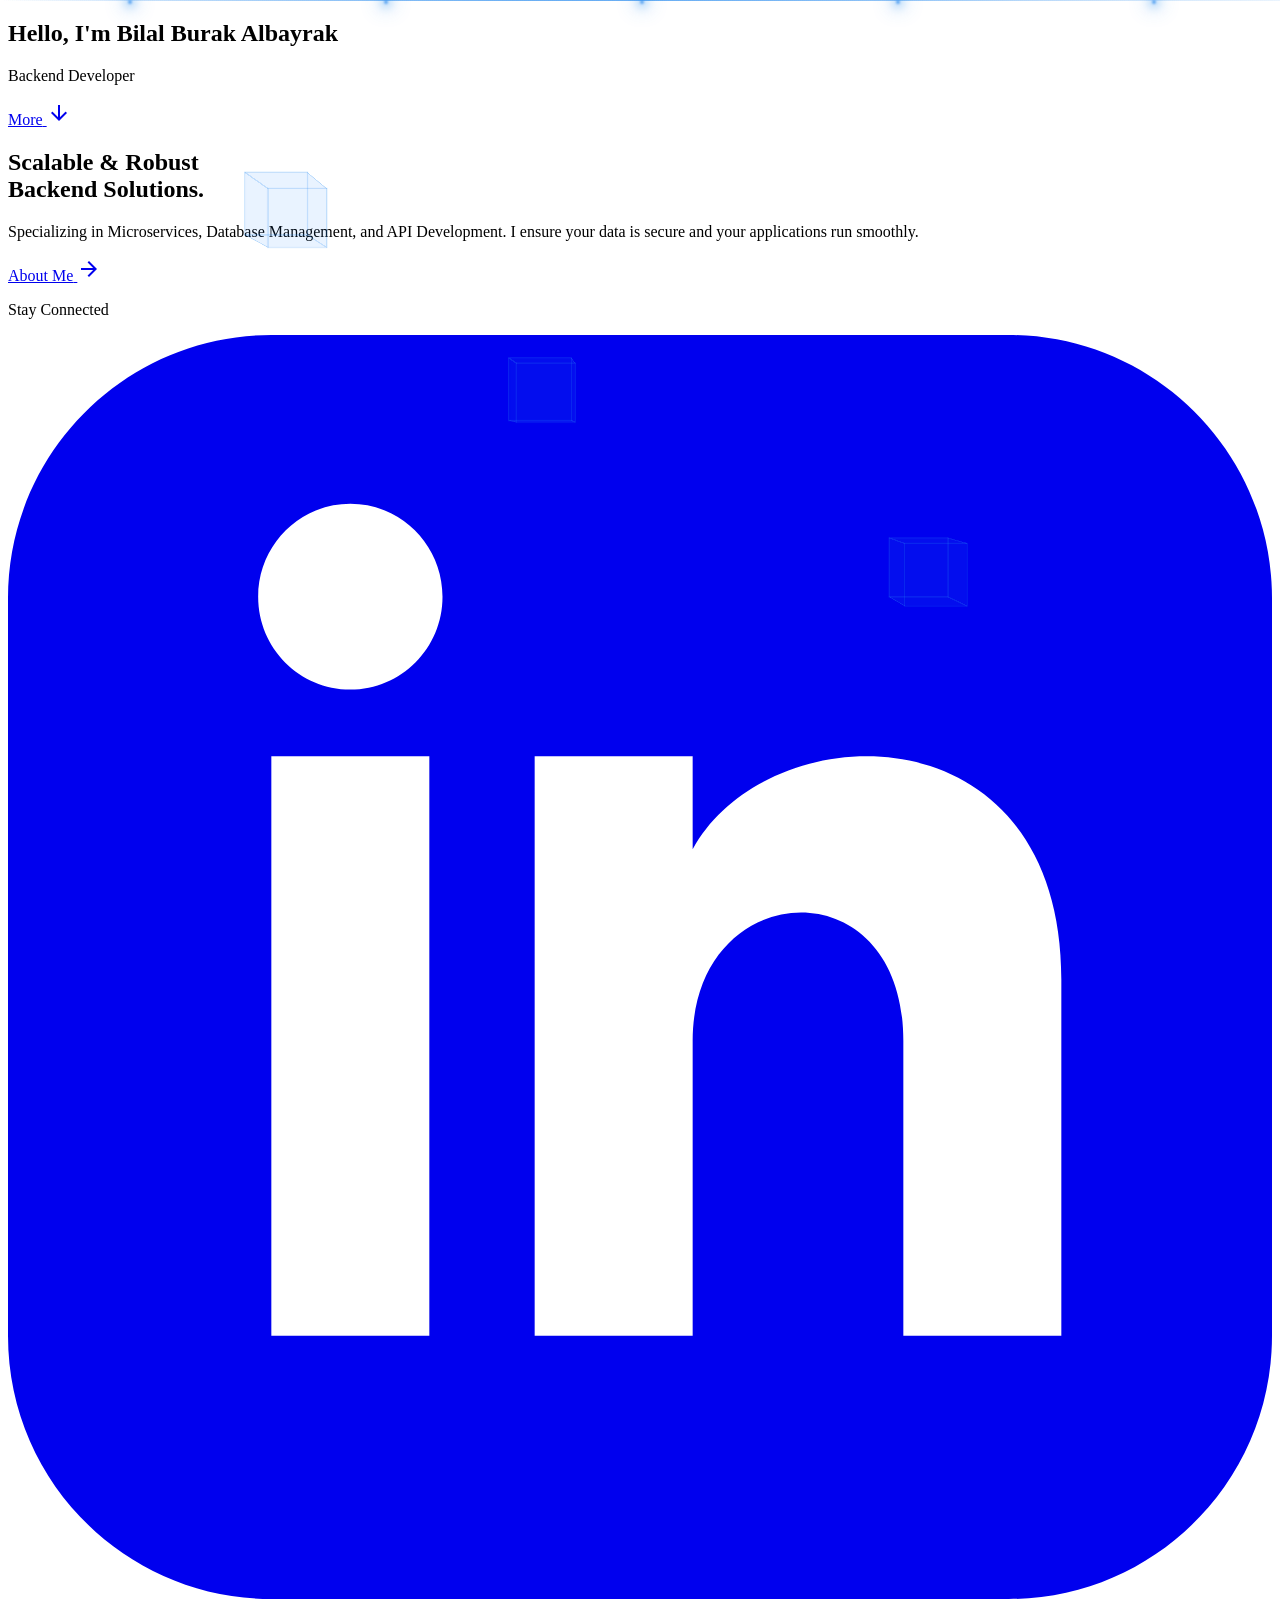
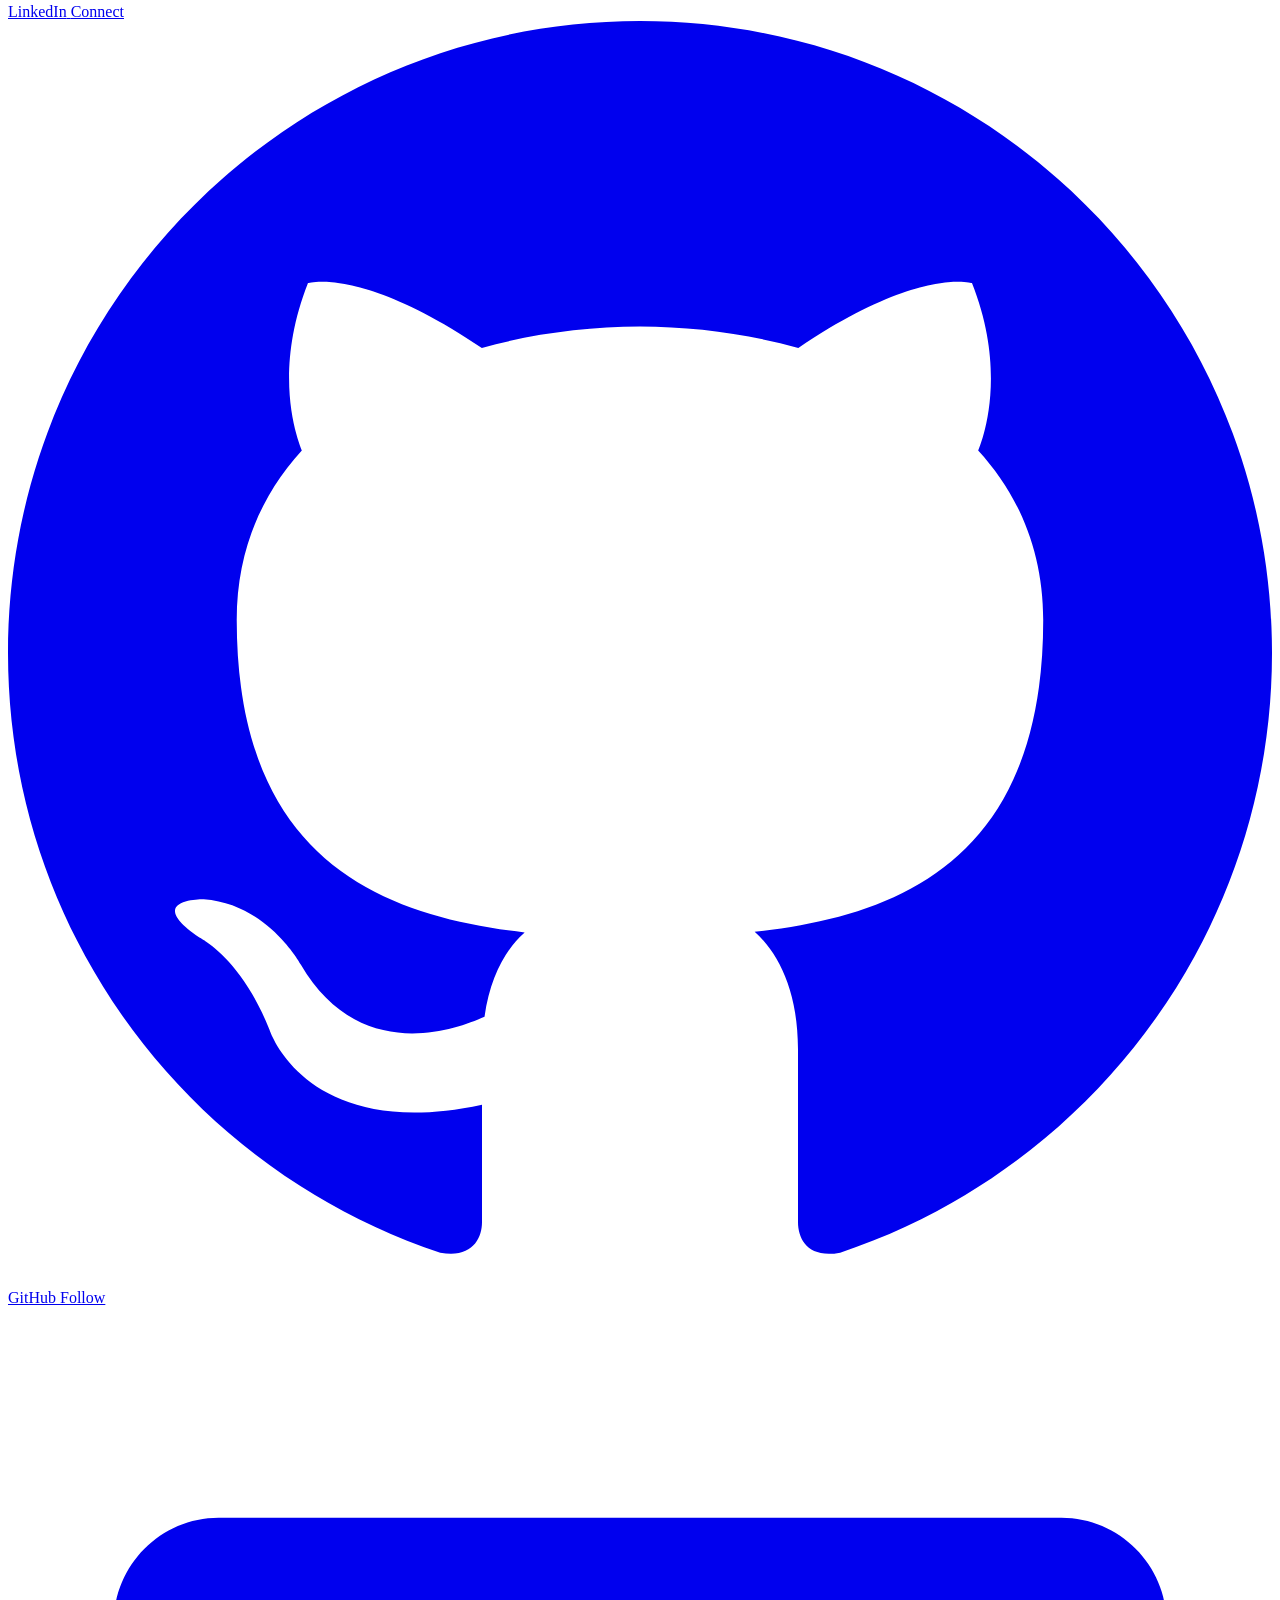
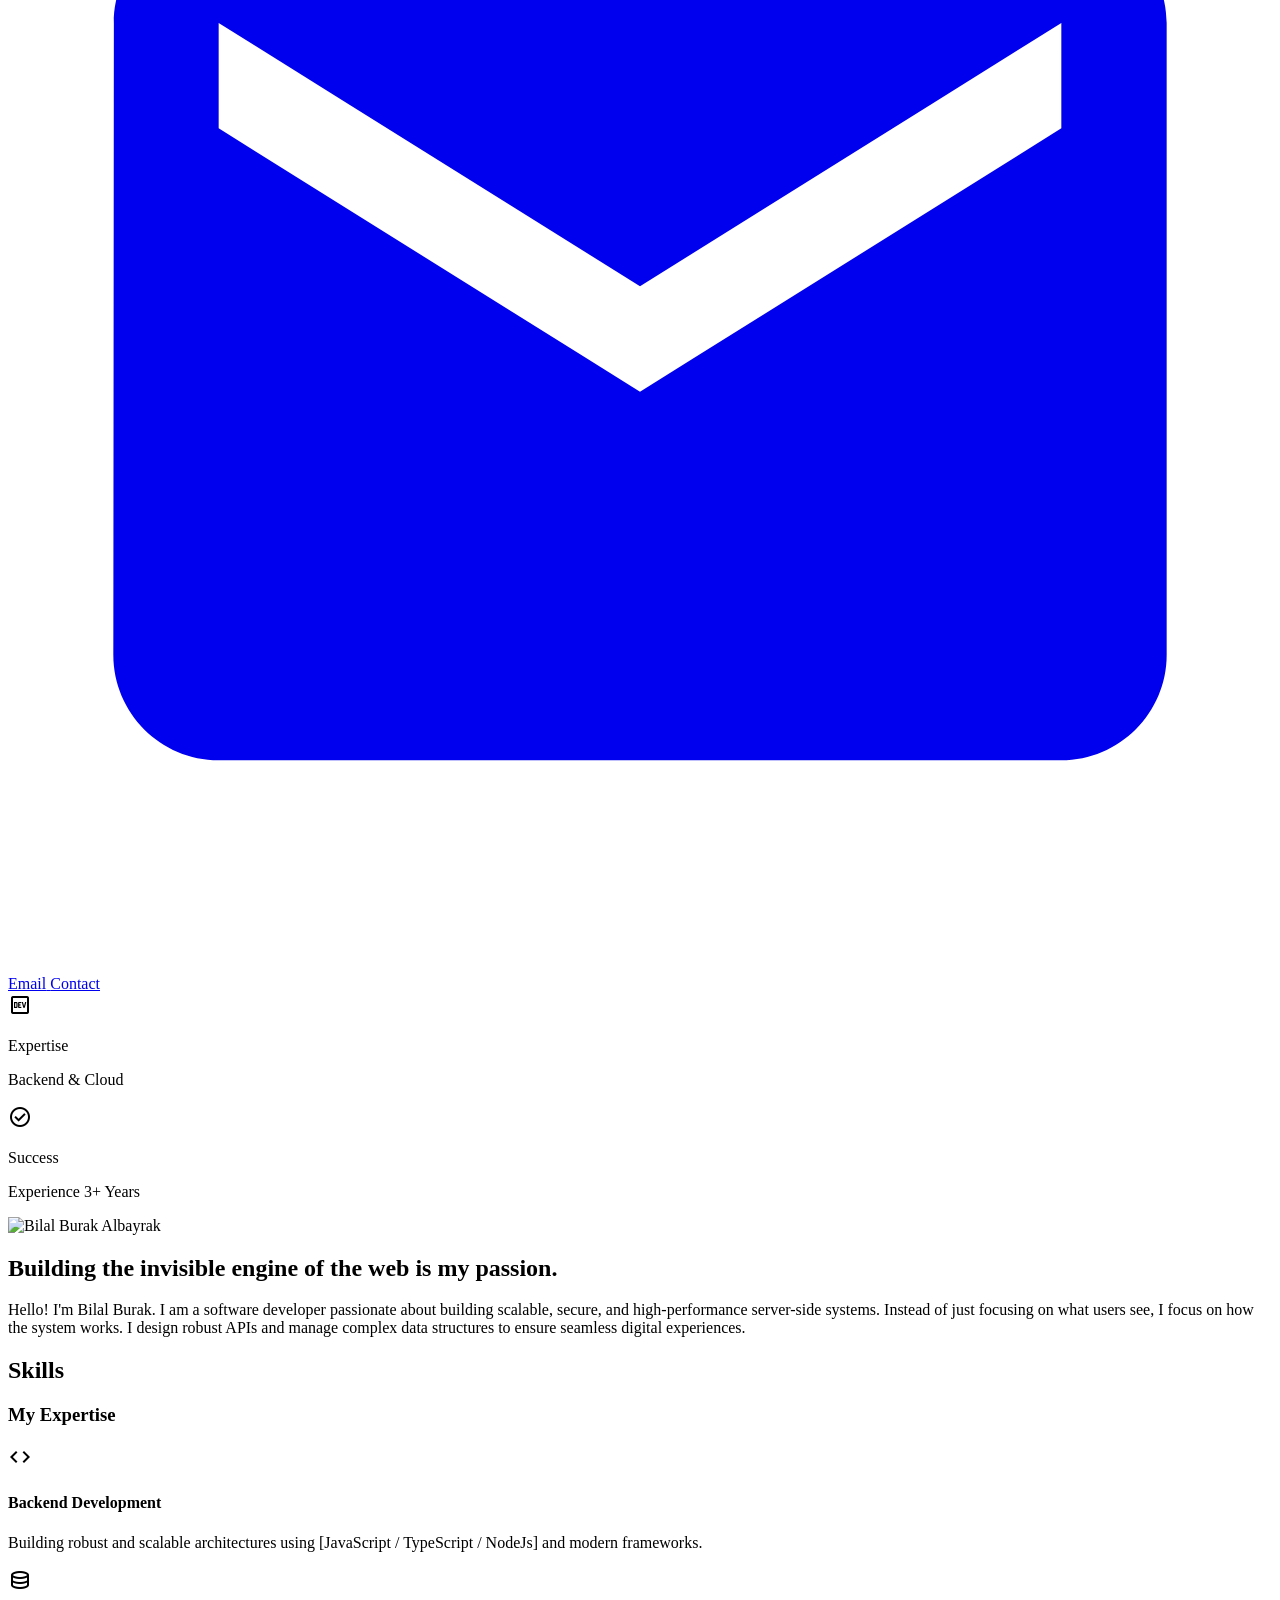
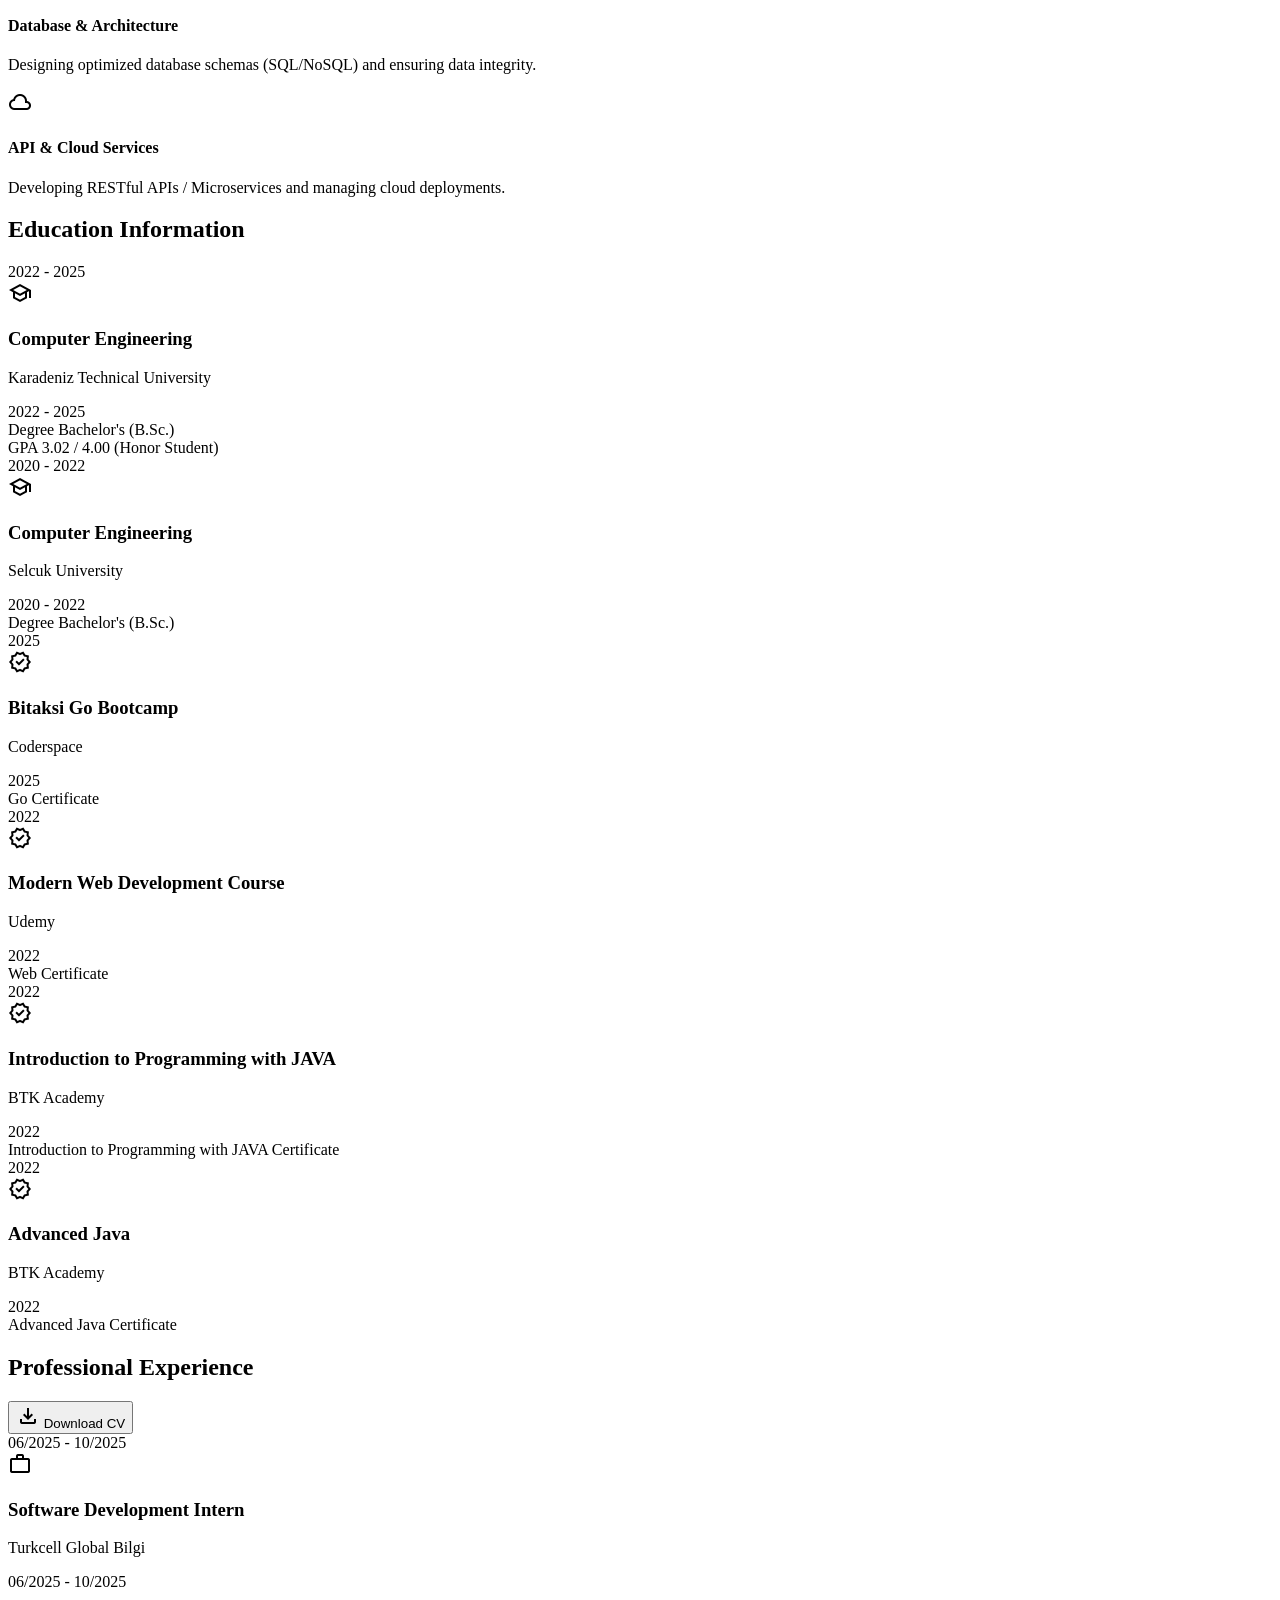
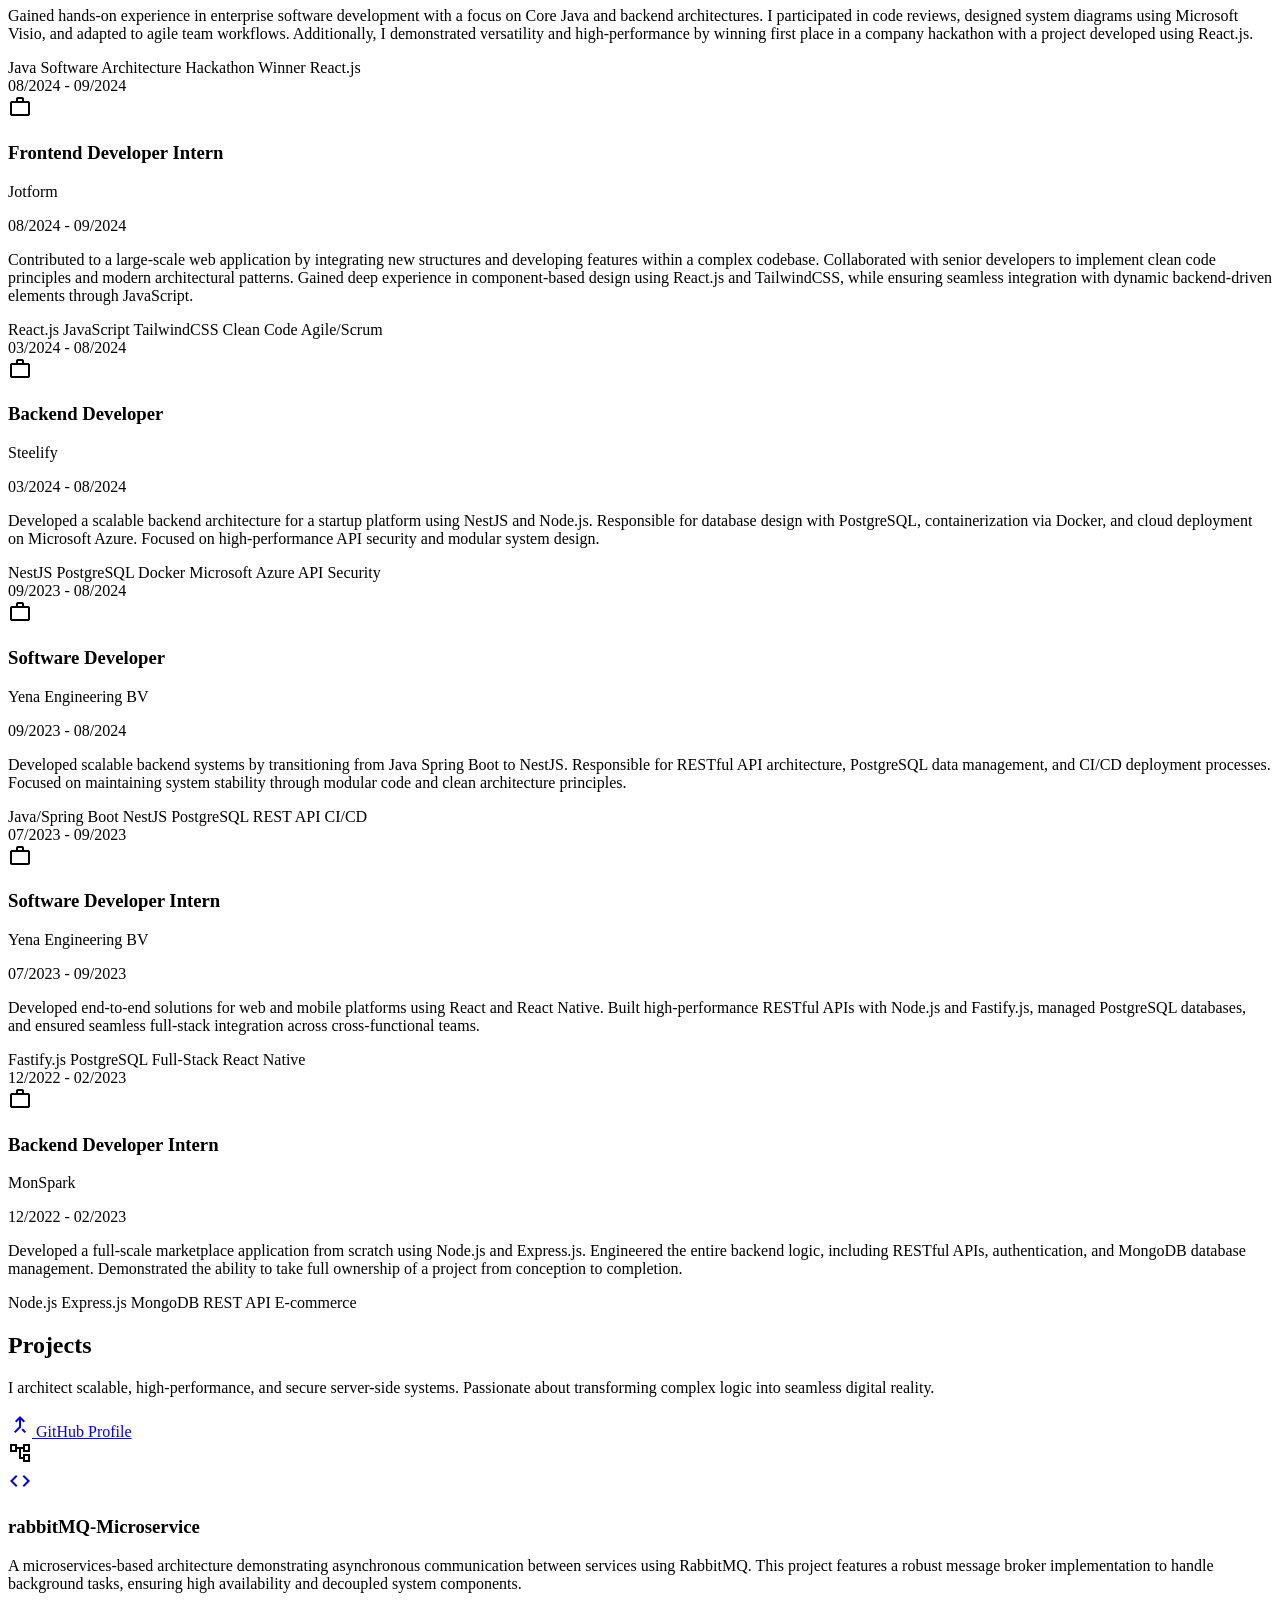
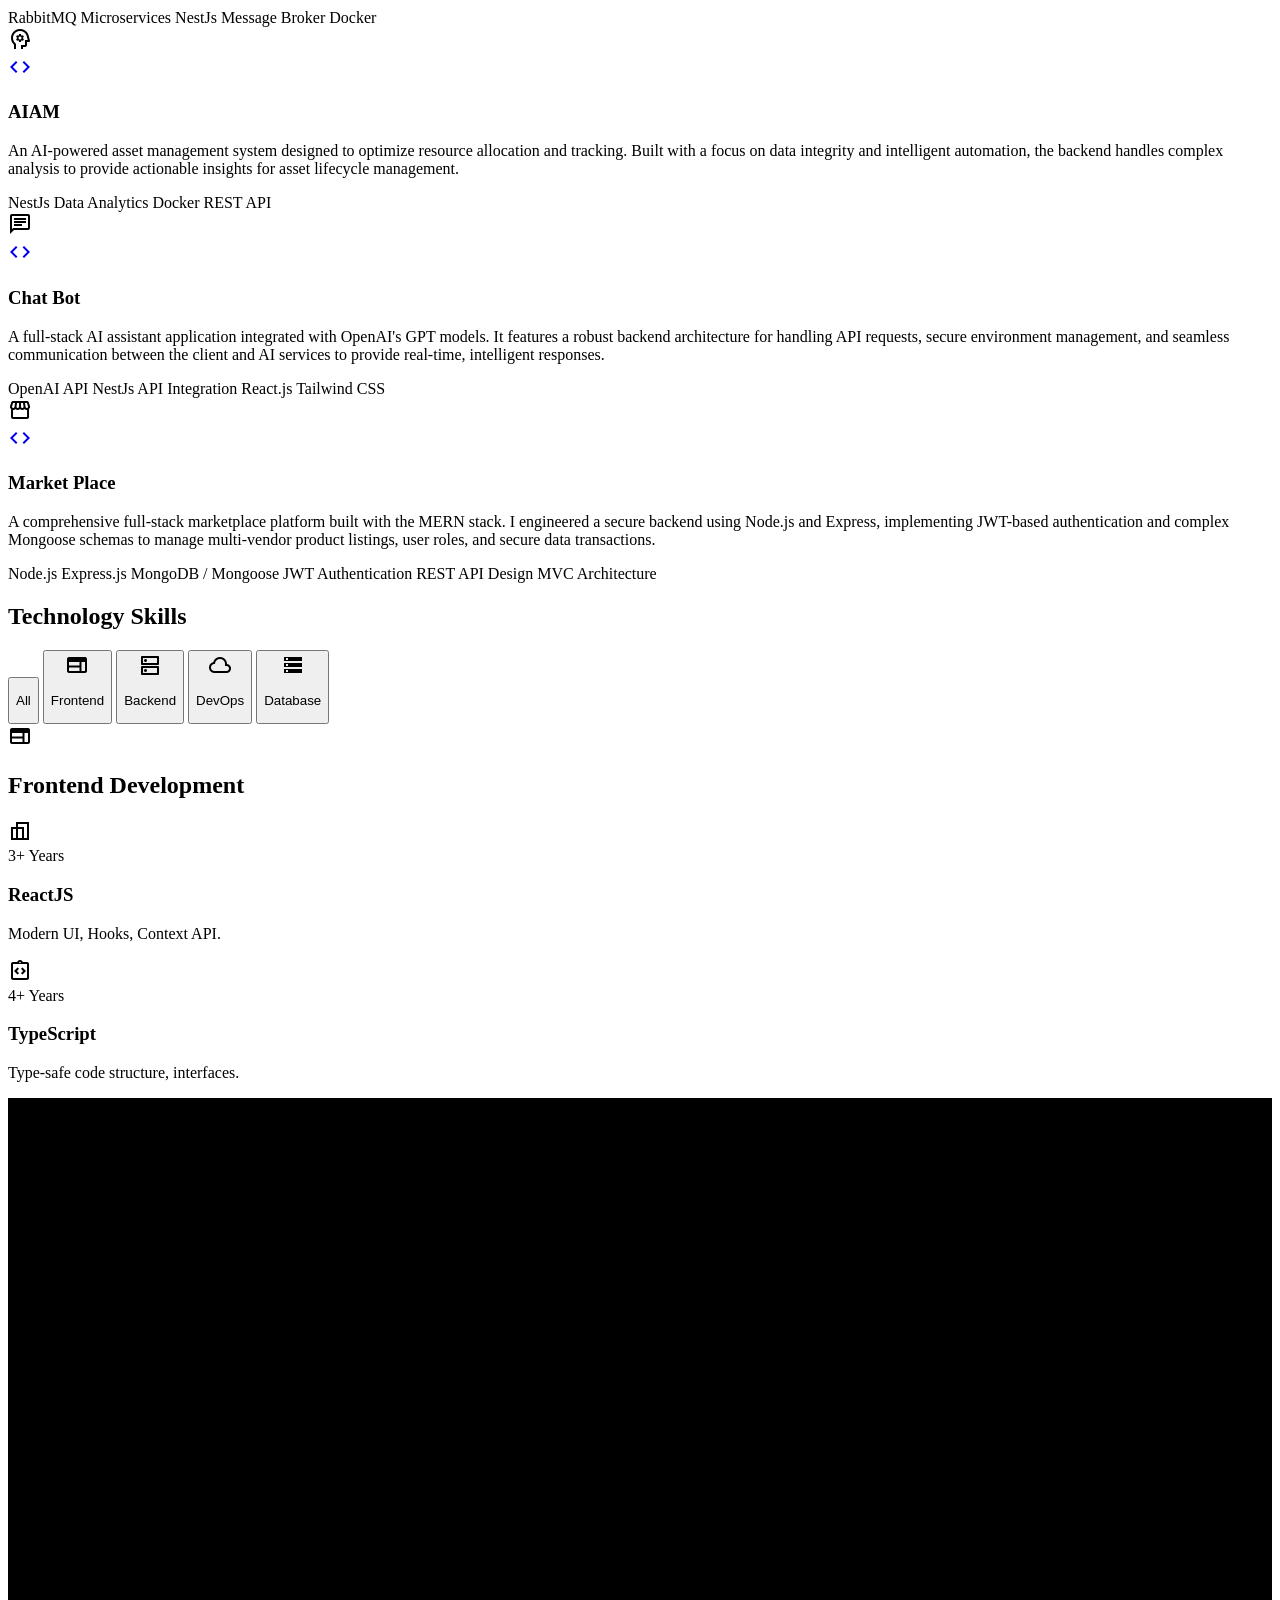
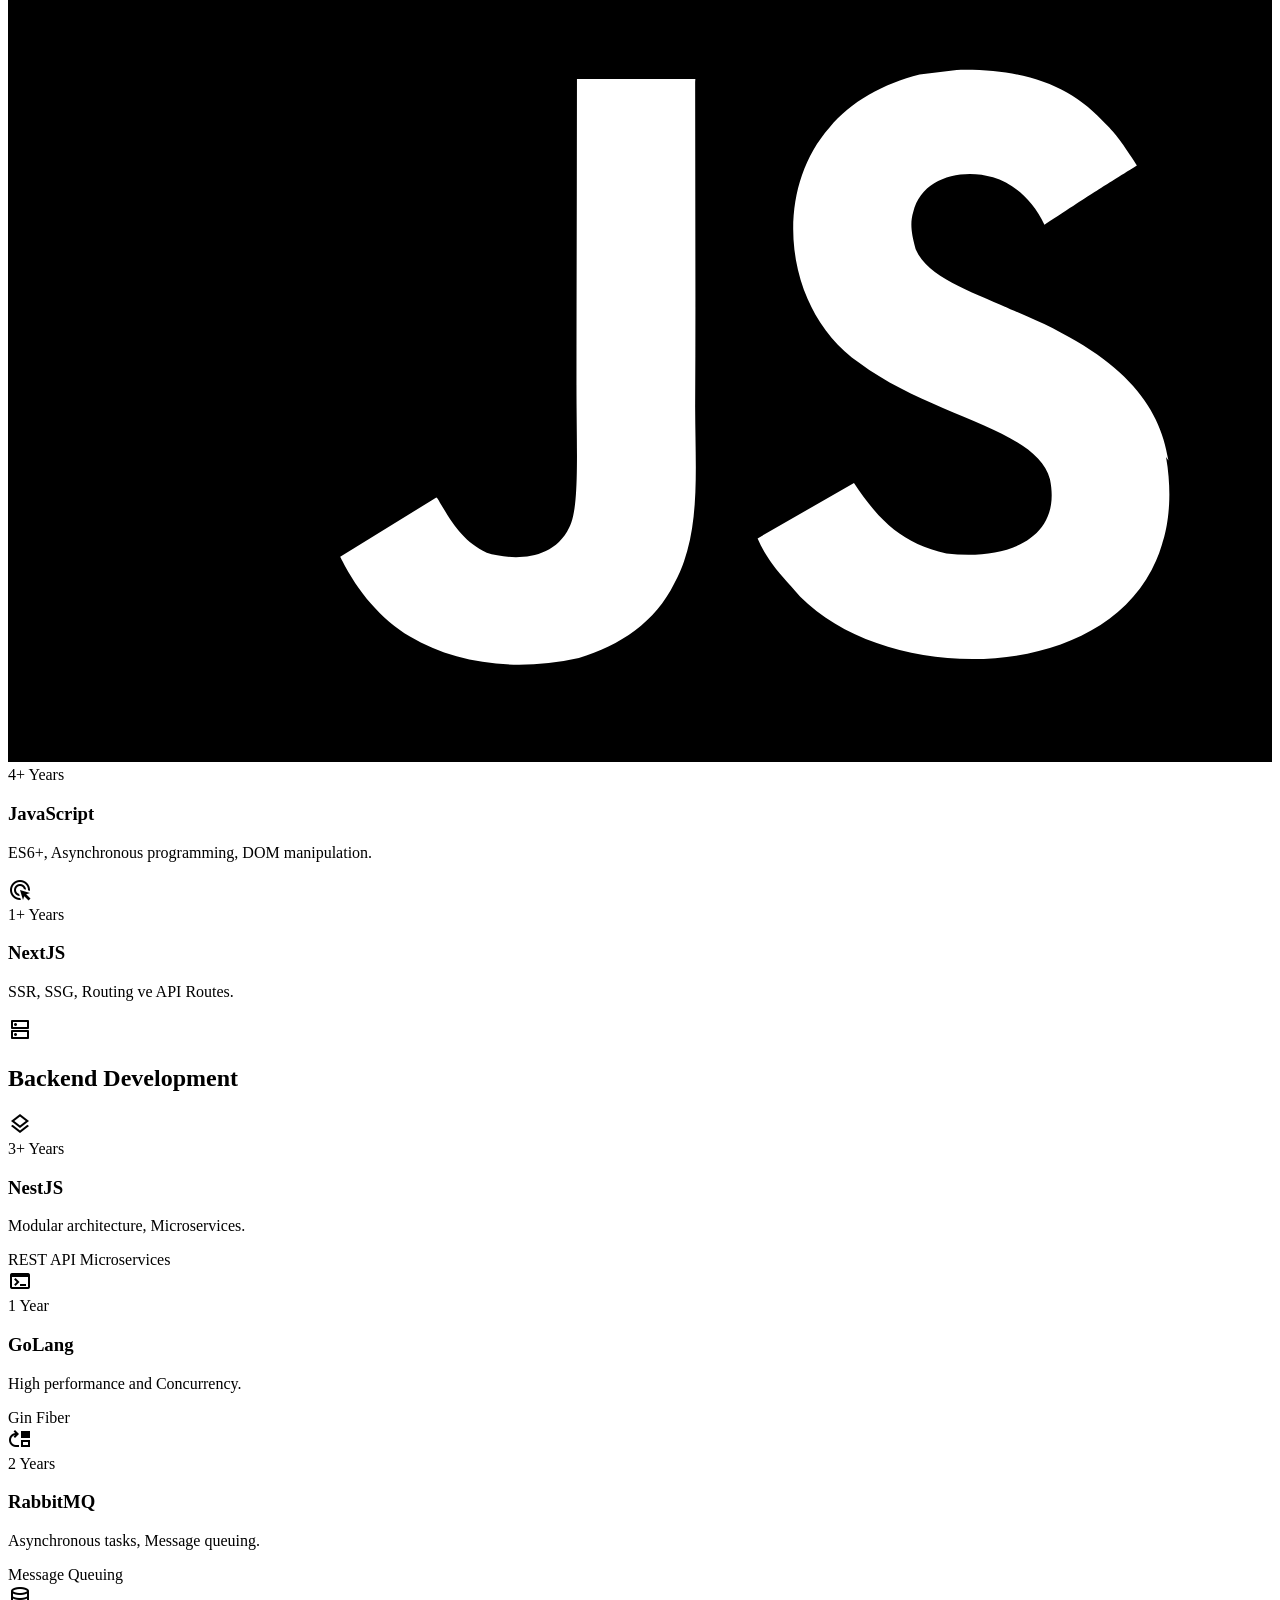
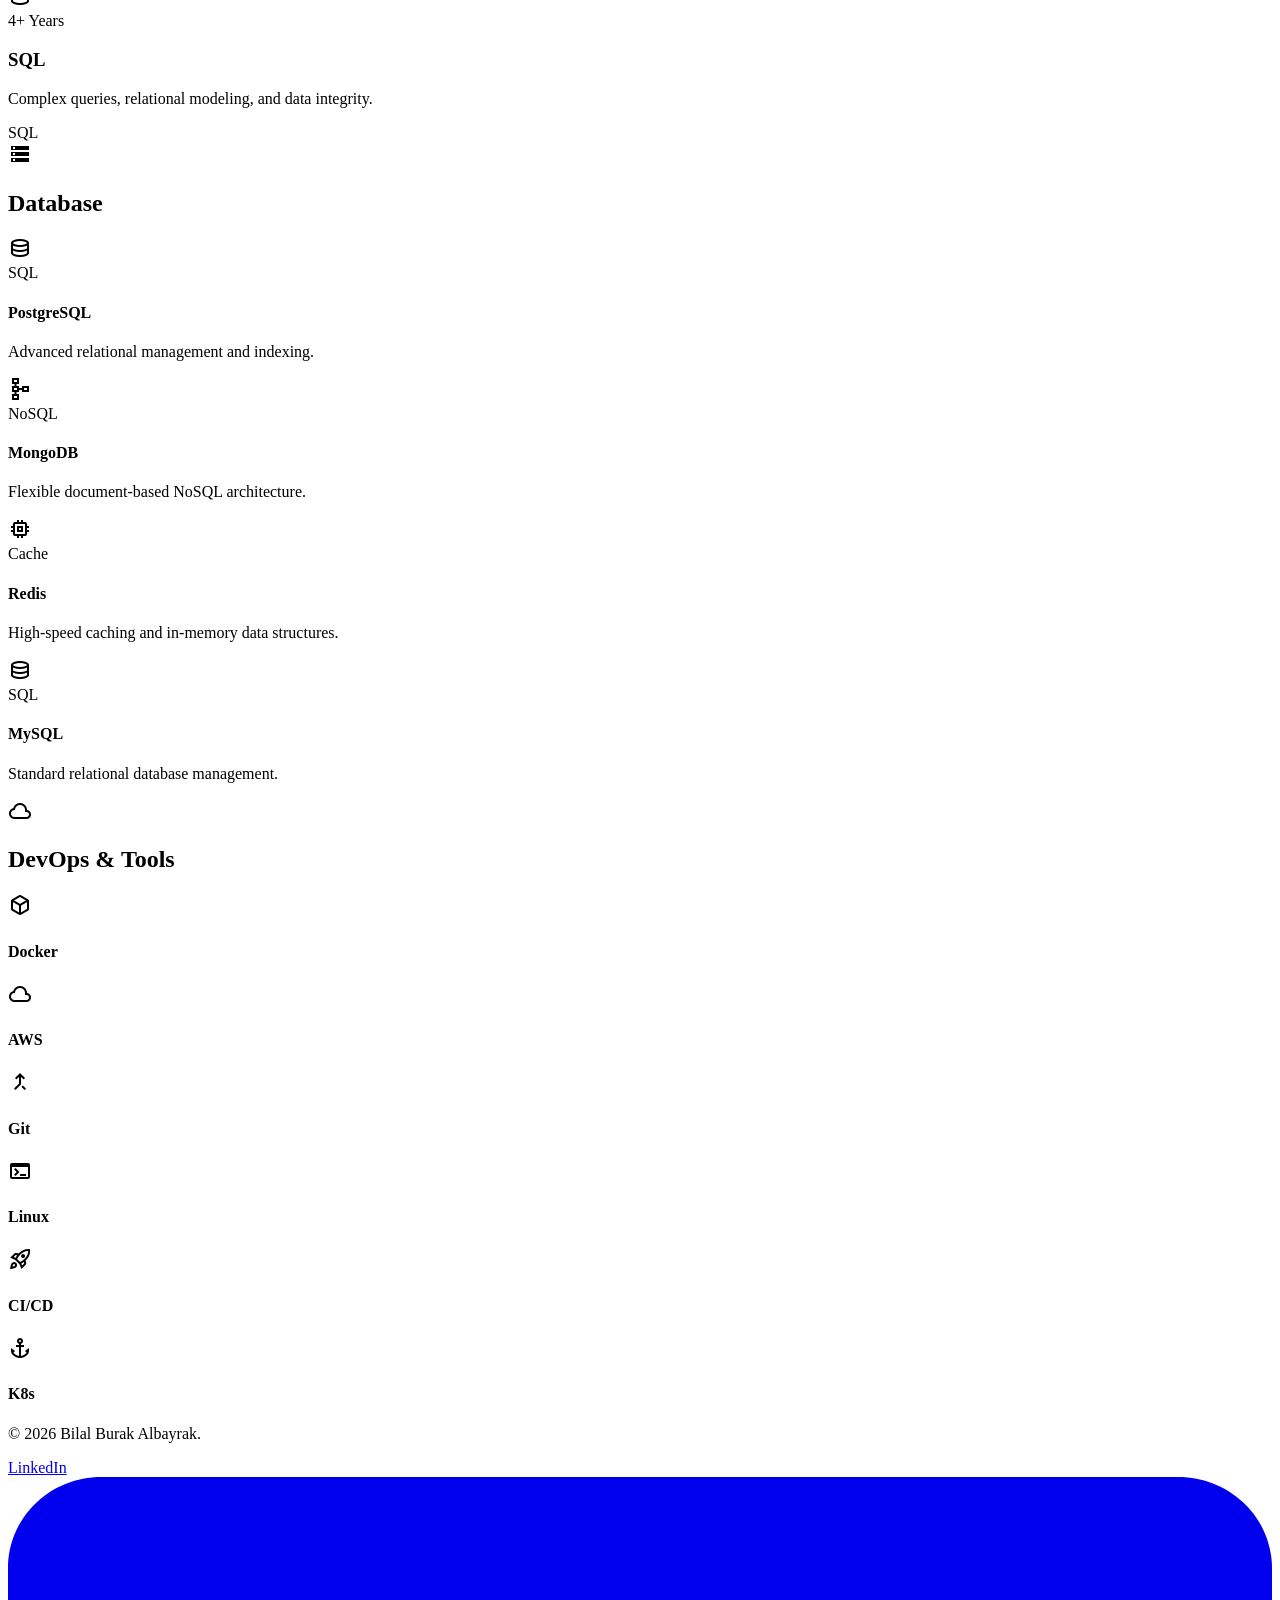
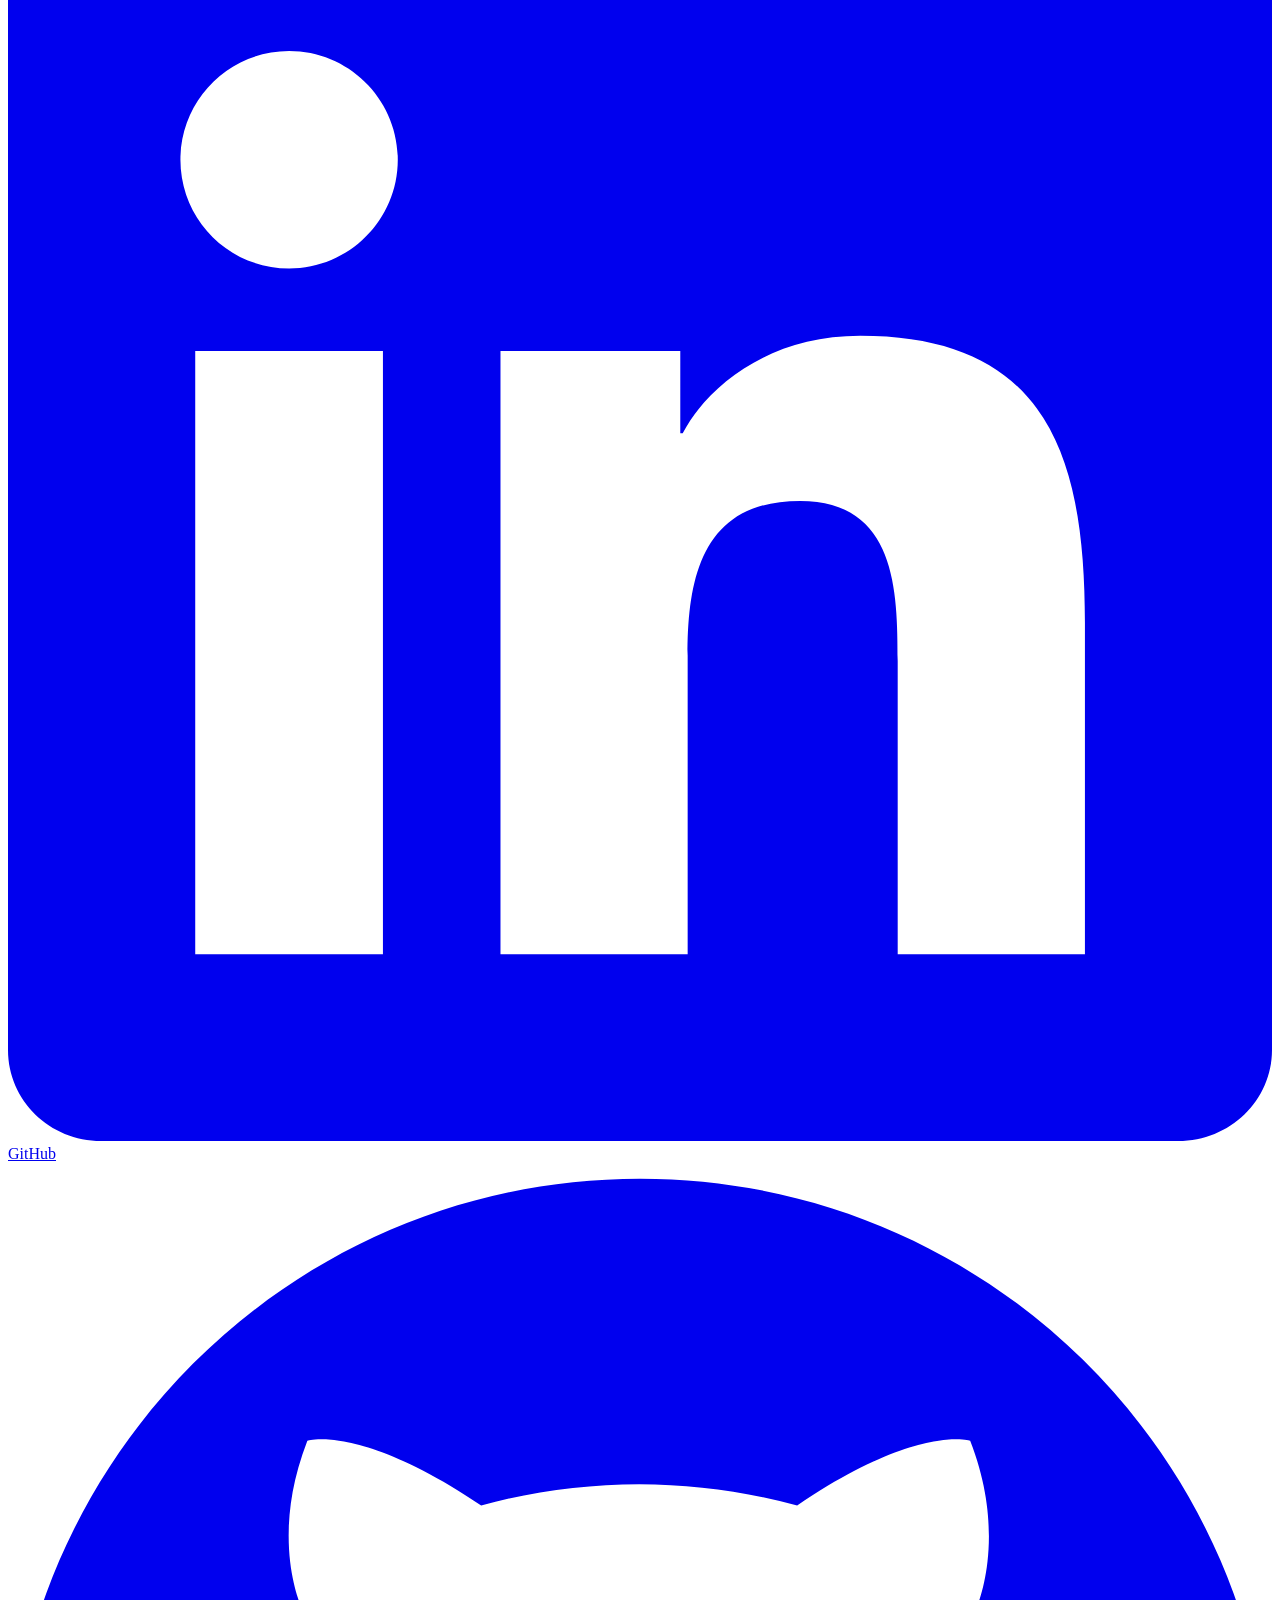
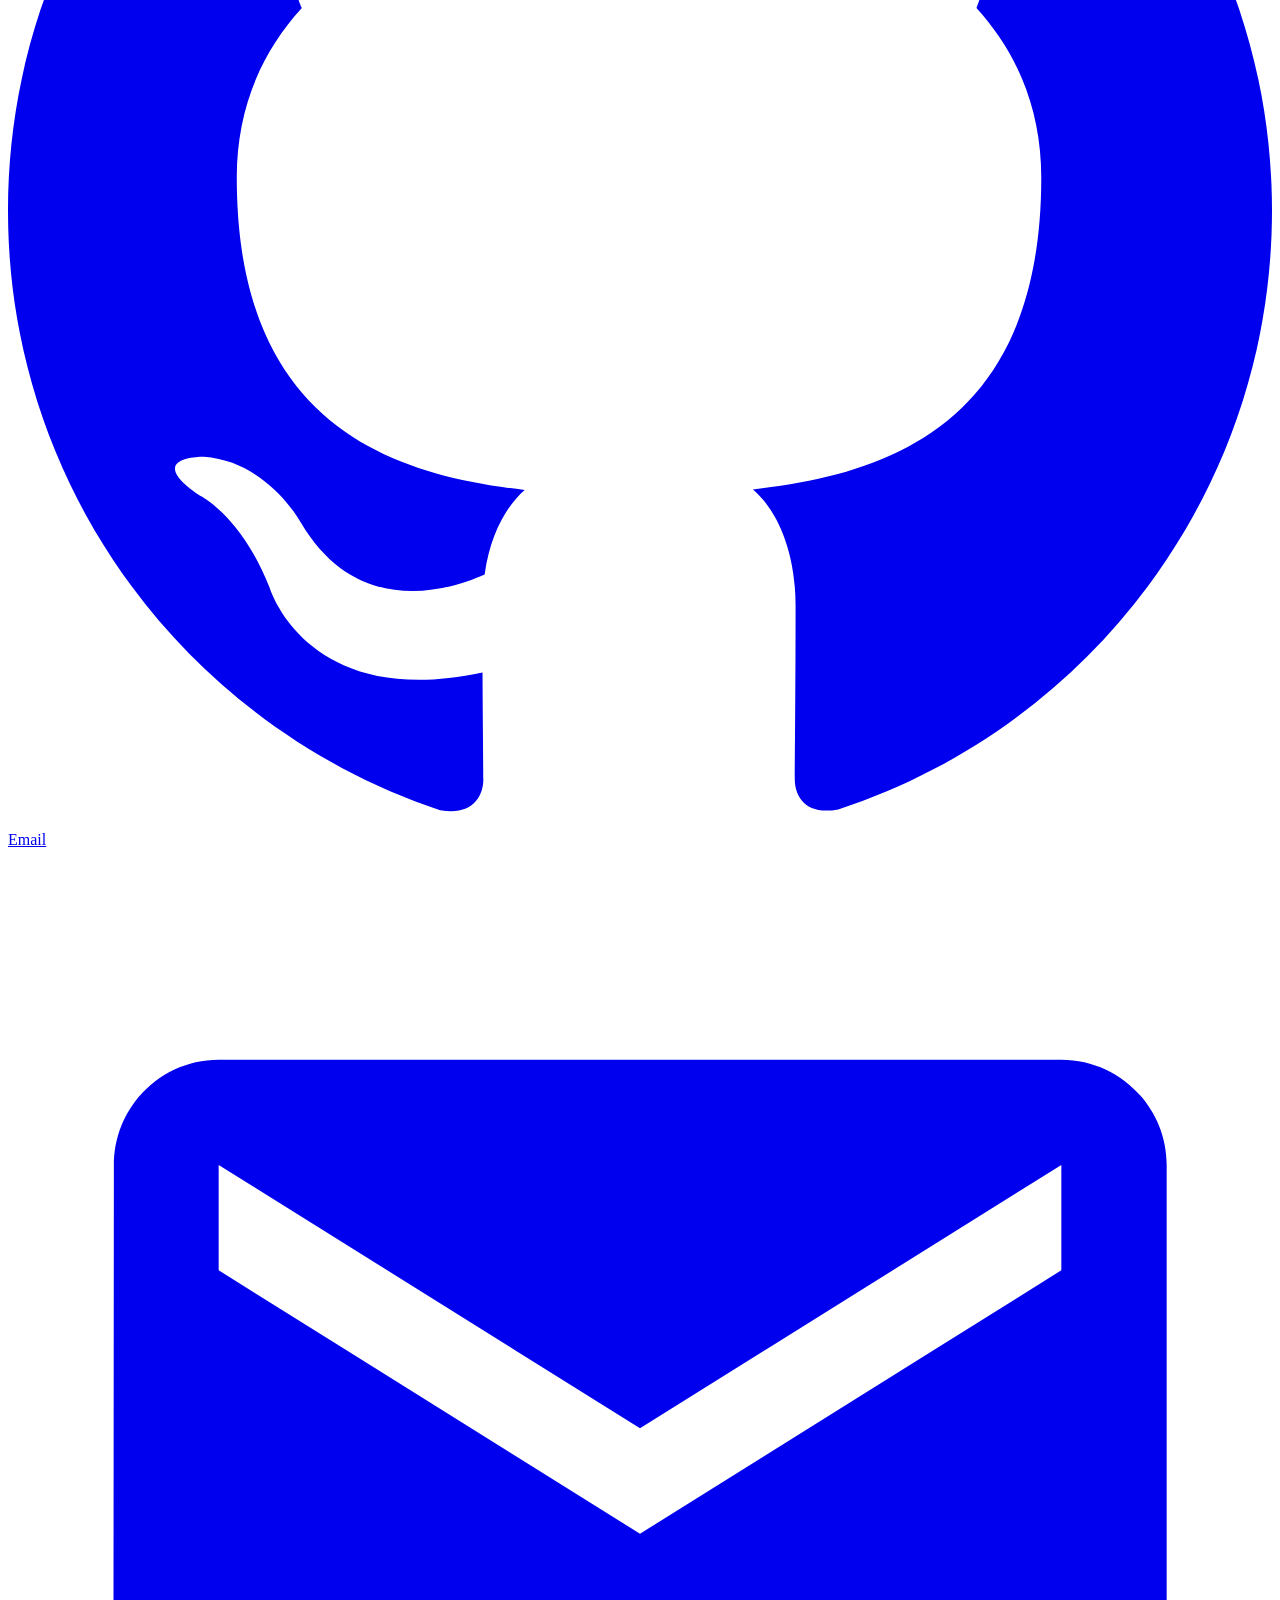
==== index.html @ 6f8b7e9f "Refactor code structure for improved readability and maintainability" ====
<!DOCTYPE html>
<html class="dark scroll-smooth" lang="tr">
  <head>
    <meta charset="utf-8" />
    <meta content="width=device-width, initial-scale=1.0" name="viewport" />
    <title>Portfolyo | Bilal Burak Albayrak</title>
    <script src="https://cdn.tailwindcss.com?plugins=forms,container-queries"></script>
    <link href="https://fonts.googleapis.com" rel="preconnect" />
    <link crossorigin="" href="https://fonts.gstatic.com" rel="preconnect" />
    <link
      href="https://fonts.googleapis.com/css2?family=Space+Grotesk:wght@300;400;500;600;700&family=Noto+Sans:wght@300;400;500;600;700&display=swap"
      rel="stylesheet"
    />
    <link
      href="https://fonts.googleapis.com/css2?family=Material+Symbols+Outlined:wght,FILL@100..700,0..1&display=swap"
      rel="stylesheet"
    />
    <link
      rel="icon"
      type="image/png"
      href="./bba/favicon-96x96.png"
      sizes="96x96"
    />
    <link rel="icon" type="image/svg+xml" href="./bba/favicon.svg" />
    <link rel="shortcut icon" href="./bba/favicon.ico" />
    <link
      rel="apple-touch-icon"
      sizes="180x180"
      href="./bba/apple-touch-icon.png"
    />
    <link rel="manifest" href="./bba/site.webmanifest" />

    <script src="tailwind.config.js"></script>
    <style>
      .animation-delay-2000 {
        animation-delay: 2s;
      }
      .animation-delay-3000 {
        animation-delay: 3s;
      }
      .animation-delay-4000 {
        animation-delay: 4s;
      }
      ::-webkit-scrollbar {
        width: 8px;
      }
      ::-webkit-scrollbar-track {
        background: #101922;
      }
      ::-webkit-scrollbar-thumb {
        background: #233648;
        border-radius: 4px;
      }
      ::-webkit-scrollbar-thumb:hover {
        background: #2b8cee;
      }
      .card-hover-effect:hover {
        transform: translateY(-2px);
        box-shadow: 0 10px 15px -3px rgba(43, 140, 238, 0.1),
          0 4px 6px -2px rgba(43, 140, 238, 0.05);
      }

      .holographic-grid {
        position: absolute;
        inset: 0;
        background: linear-gradient(
              90deg,
              rgba(43, 140, 238, 0.03) 1px,
              transparent 1px
            )
            0 0 / 50px 50px,
          linear-gradient(rgba(43, 140, 238, 0.03) 1px, transparent 1px) 0 0 /
            50px 50px;
        mask-image: radial-gradient(
          ellipse 80% 50% at 50% 50%,
          black 30%,
          transparent 70%
        );
        animation: gridFlow 20s linear infinite;
      }

      .neural-network {
        position: absolute;
        inset: 0;
        overflow: hidden;
      }

      .neural-line {
        position: absolute;
        background: linear-gradient(
          90deg,
          transparent,
          rgba(43, 140, 238, 0.3),
          transparent
        );
        height: 1px;
        transform-origin: left center;
        animation: neuralFlow 8s linear infinite;
      }

      @keyframes neuralFlow {
        0% {
          transform: translateX(-100%) scaleX(0);
          opacity: 0;
        }
        10% {
          opacity: 1;
        }
        90% {
          opacity: 1;
        }
        100% {
          transform: translateX(100vw) scaleX(1);
          opacity: 0;
        }
      }

      .quantum-particles {
        position: absolute;
        inset: 0;
      }

      .quantum-particle {
        position: absolute;
        width: 4px;
        height: 4px;
        background: rgba(43, 140, 238, 0.8);
        border-radius: 50%;
        filter: blur(1px);
        box-shadow: 0 0 10px 2px rgba(43, 140, 238, 0.6),
          0 0 20px 5px rgba(43, 140, 238, 0.3);
        animation: particleFloat 15s linear infinite;
      }

      .data-stream {
        position: absolute;
        top: 0;
        left: 0;
        width: 100%;
        height: 100%;
        overflow: hidden;
      }

      .data-bit {
        position: absolute;
        font-family: monospace;
        color: rgba(43, 140, 238, 0.4);
        font-size: 14px;
        opacity: 0;
        animation: dataFall 10s linear infinite;
      }

      @keyframes dataFall {
        0% {
          transform: translateY(-100px) rotate(0deg);
          opacity: 0;
        }
        10% {
          opacity: 1;
        }
        90% {
          opacity: 1;
        }
        100% {
          transform: translateY(100vh) rotate(360deg);
          opacity: 0;
        }
      }

      .cosmic-dust {
        position: absolute;
        inset: 0;
      }

      .dust-particle {
        position: absolute;
        width: 3px;
        height: 3px;
        background: rgba(255, 255, 255, 0.1);
        border-radius: 50%;
        filter: blur(0.5px);
        animation: dustFloat 20s linear infinite;
      }

      @keyframes dustFloat {
        0% {
          transform: translate(0, 0) rotate(0deg);
          opacity: 0;
        }
        10% {
          opacity: 0.5;
        }
        90% {
          opacity: 0.5;
        }
        100% {
          transform: translate(100px, -100px) rotate(180deg);
          opacity: 0;
        }
      }

      .cube-grid {
        position: absolute;
        inset: 0;
        perspective: 1000px;
        transform-style: preserve-3d;
      }

      .cube {
        position: absolute;
        width: 60px;
        height: 60px;
        transform-style: preserve-3d;
        animation: cubeRotate 40s linear infinite;
      }

      .cube-face {
        position: absolute;
        width: 100%;
        height: 100%;
        border: 1px solid rgba(43, 140, 238, 0.2);
        background: rgba(43, 140, 238, 0.05);
      }

      .cube-face.front {
        transform: translateZ(30px);
      }
      .cube-face.back {
        transform: translateZ(-30px) rotateY(180deg);
      }
      .cube-face.right {
        transform: rotateY(90deg) translateZ(30px);
      }
      .cube-face.left {
        transform: rotateY(-90deg) translateZ(30px);
      }
      .cube-face.top {
        transform: rotateX(90deg) translateZ(30px);
      }
      .cube-face.bottom {
        transform: rotateX(-90deg) translateZ(30px);
      }

      @keyframes cubeRotate {
        0% {
          transform: rotateX(0) rotateY(0) rotateZ(0);
        }
        100% {
          transform: rotateX(360deg) rotateY(360deg) rotateZ(360deg);
        }
      }
    </style>
  </head>
  <body
    class="bg-background-light dark:bg-background-dark text-slate-900 dark:text-white font-display antialiased overflow-x-hidden"
  >
    <!-- Header -->

    <section
      id="intro-1"
      class="min-h-screen flex flex-col justify-center relative overflow-hidden border-b border-border-dark animate-slide-down"
    >
      <div class="absolute inset-0 overflow-hidden pointer-events-none">
        <div class="neural-network">
          <div
            class="neural-line top-1/4"
            style="width: 100vw; animation-delay: 0s"
          ></div>
          <div
            class="neural-line top-1/3"
            style="width: 80vw; animation-delay: 2s"
          ></div>
          <div
            class="neural-line top-1/2"
            style="width: 120vw; animation-delay: 4s"
          ></div>
          <div
            class="neural-line top-2/3"
            style="width: 90vw; animation-delay: 6s"
          ></div>
        </div>

        <div class="quantum-particles">
          <div
            class="quantum-particle"
            style="left: 10%; animation-delay: 0s"
          ></div>
          <div
            class="quantum-particle"
            style="left: 30%; animation-delay: 3s"
          ></div>
          <div
            class="quantum-particle"
            style="left: 50%; animation-delay: 6s"
          ></div>
          <div
            class="quantum-particle"
            style="left: 70%; animation-delay: 9s"
          ></div>
          <div
            class="quantum-particle"
            style="left: 90%; animation-delay: 12s"
          ></div>
        </div>

        <div
          class="absolute top-1/2 left-1/2 -translate-x-1/2 -translate-y-1/2 w-[500px] h-[500px]"
        >
          <div
            class="absolute inset-0 rounded-full bg-gradient-to-r from-primary/30 via-primary/10 to-primary/30 animate-pulse-glow"
          ></div>
          <div
            class="absolute inset-10 rounded-full border-2 border-primary/20 animate-spin-orb"
          ></div>
          <div
            class="absolute inset-20 rounded-full border border-primary/10 animate-spin-slow"
            style="animation-direction: reverse"
          ></div>
          <div
            class="absolute inset-32 rounded-full border border-primary/5 animate-spin-slow"
          ></div>
        </div>

        <div
          class="absolute top-1/3 left-1/4 w-[100px] h-[100px] animate-float"
        >
          <div
            class="absolute inset-0 rounded-full bg-primary/10 blur-md"
          ></div>
          <div
            class="absolute inset-5 rounded-full border border-primary/20"
          ></div>
        </div>

        <div
          class="absolute bottom-1/3 right-1/4 w-[80px] h-[80px] animate-float"
          style="animation-delay: 2s"
        >
          <div
            class="absolute inset-0 rounded-full bg-primary/10 blur-md"
          ></div>
          <div
            class="absolute inset-5 rounded-full border border-primary/20"
          ></div>
        </div>

        <div class="data-stream">
          <div class="data-bit" style="left: 20%; animation-delay: 0s">
            011001
          </div>
          <div class="data-bit" style="left: 40%; animation-delay: 1s">
            101010
          </div>
          <div class="data-bit" style="left: 60%; animation-delay: 2s">
            110011
          </div>
          <div class="data-bit" style="left: 80%; animation-delay: 3s">
            001100
          </div>
          <div class="data-bit" style="left: 30%; animation-delay: 4s">
            111000
          </div>
          <div class="data-bit" style="left: 50%; animation-delay: 5s">
            010101
          </div>
          <div class="data-bit" style="left: 70%; animation-delay: 6s">
            100110
          </div>
        </div>

        <div class="cosmic-dust"></div>
        <div class="data-stream"></div>

        <div class="cube-grid">
          <div class="cube" style="top: 20%; left: 20%; animation-delay: 0s">
            <div class="cube-face front"></div>
            <div class="cube-face back"></div>
            <div class="cube-face right"></div>
            <div class="cube-face left"></div>
            <div class="cube-face top"></div>
            <div class="cube-face bottom"></div>
          </div>
          <div class="cube" style="top: 60%; left: 70%; animation-delay: 10s">
            <div class="cube-face front"></div>
            <div class="cube-face back"></div>
            <div class="cube-face right"></div>
            <div class="cube-face left"></div>
            <div class="cube-face top"></div>
            <div class="cube-face bottom"></div>
          </div>
          <div class="cube" style="top: 40%; left: 40%; animation-delay: 20s">
            <div class="cube-face front"></div>
            <div class="cube-face back"></div>
            <div class="cube-face right"></div>
            <div class="cube-face left"></div>
            <div class="cube-face top"></div>
            <div class="cube-face bottom"></div>
          </div>
        </div>
      </div>

      <div class="absolute inset-0 overflow-hidden pointer-events-none">
        <div
          class="absolute inset-0 bg-[linear-gradient(to_right,#80808012_1px,transparent_1px),linear-gradient(to_bottom,#80808012_1px,transparent_1px)] bg-[size:24px_24px] [mask-image:radial-gradient(ellipse_60%_50%_at_50%_0%,#000_70%,transparent_100%)]"
        ></div>
        <div
          class="absolute top-1/2 left-1/2 -translate-x-1/2 -translate-y-1/2 w-[600px] h-[600px] bg-primary/20 rounded-full blur-[120px] animate-blob mix-blend-screen dark:mix-blend-lighten opacity-60"
        ></div>
        <div
          class="absolute top-1/2 left-1/2 -translate-x-1/2 -translate-y-1/2 w-[500px] h-[500px] bg-blue-400/10 rounded-full blur-[100px] animate-blob animation-delay-2000 ml-32 mt-20 mix-blend-screen dark:mix-blend-lighten opacity-60"
        ></div>
      </div>

      <div
        class="relative z-10 w-full px-5 py-20 flex flex-col items-center justify-center text-center"
      >
        <h1
          class="mb-6 text-5xl md:text-7xl lg:text-8xl font-bold tracking-tight text-slate-900 dark:text-white"
        >
          <span
            class="block text-2xl md:text-3xl font-medium text-slate-500 dark:text-slate-400 tracking-normal mb-3"
            >Hello, I'm</span
          >
          <span
            class="bg-gradient-to-r from-slate-900 via-slate-700 to-slate-900 dark:from-white dark:via-slate-200 dark:to-white bg-[length:200%_auto] bg-clip-text text-transparent animate-shimmer"
            >Bilal Burak Albayrak</span
          >
        </h1>
        <p
          class="mb-12 text-xl md:text-2xl text-slate-600 dark:text-slate-300 font-medium"
        >
          Backend Developer
        </p>
        <div class="flex flex-col items-center gap-8 w-full">
          <a
            href="#intro-2"
            class="group relative flex items-center justify-center gap-3 rounded-full bg-primary hover:bg-blue-600 px-12 py-5 text-lg font-bold text-white transition-all shadow-lg hover:-translate-y-1"
          >
            <span>More</span>
            <span
              class="material-symbols-outlined text-[24px] group-hover:translate-x-1 transition-transform"
              >arrow_downward</span
            >
          </a>
        </div>
      </div>
    </section>

    <section
      id="intro-2"
      class="w-full relative overflow-hidden bg-background-light dark:bg-background-dark py-20 lg:py-32 border-b border-border-dark"
    >
      <div
        class="absolute -top-[20%] -right-[10%] h-[500px] w-[500px] rounded-full bg-primary/10 blur-[100px] pointer-events-none"
      ></div>
      <div
        class="absolute top-[40%] -left-[10%] h-[300px] w-[300px] rounded-full bg-blue-500/10 blur-[80px] pointer-events-none"
      ></div>

      <div class="mx-auto max-w-[1280px] px-5">
        <div
          class="flex flex-col-reverse lg:flex-row items-center gap-10 lg:gap-20"
        >
          <div class="flex flex-col gap-8 flex-1 text-center lg:text-left z-10">
            <div class="flex flex-col gap-4">
              <h2
                class="text-4xl md:text-5xl font-bold leading-[1.1] tracking-[-0.033em] text-slate-900 dark:text-white"
              >
                Scalable & Robust <br />
                <span
                  class="text-transparent bg-clip-text bg-gradient-to-r from-primary to-blue-400"
                  >Backend</span
                >
                Solutions.
              </h2>
              <p
                class="text-base md:text-lg leading-relaxed text-slate-500 dark:text-slate-400 max-w-2xl mx-auto lg:mx-0"
              >
                Specializing in Microservices, Database Management, and API
                Development. I ensure your data is secure and your applications
                run smoothly.
              </p>
            </div>
            <div class="flex flex-wrap gap-4 justify-center lg:justify-start">
              <a
                href="#about"
                class="group flex items-center justify-center gap-2 rounded-lg bg-primary hover:bg-blue-600 px-6 py-3.5 text-base font-bold text-white transition-all shadow-lg"
              >
                <span>About Me</span>
                <span
                  class="material-symbols-outlined text-[20px] group-hover:translate-x-1 transition-transform"
                  >arrow_forward</span
                >
              </a>
            </div>

            <div
              class="mt-4 pt-8 border-t border-slate-200 dark:border-border-dark flex flex-col gap-4"
            >
              <p
                class="text-xs font-semibold uppercase tracking-wider text-slate-400 dark:text-slate-500"
              >
                Stay Connected
              </p>
              <div class="flex justify-center lg:justify-start gap-4">
                <!-- LinkedIn Card -->
                <a
                  class="group flex items-center gap-3 rounded-xl bg-white dark:bg-card-dark border border-slate-200 dark:border-border-dark p-3 hover:border-primary/50 transition-colors shadow-sm"
                  href="https://www.linkedin.com/in/bbalbayrak/"
                  target="_blank"
                >
                  <div
                    class="flex h-8 w-8 items-center justify-center rounded-full bg-[#0077b5]/10 text-[#0077b5]"
                  >
                    <svg
                      class="w-5 h-5"
                      fill="currentColor"
                      viewBox="0 0 24 24"
                    >
                      <path
                        d="M19 0h-14c-2.761 0-5 2.239-5 5v14c0 2.761 2.239 5 5 5h14c2.762 0 5-2.239 5-5v-14c0-2.761-2.238-5-5-5zm-11 19h-3v-11h3v11zm-1.5-12.268c-.966 0-1.75-.79-1.75-1.764s.784-1.764 1.75-1.764 1.75.79 1.75 1.764-.783 1.764-1.75 1.764zm13.5 12.268h-3v-5.604c0-3.368-4-3.113-4 0v5.604h-3v-11h3v1.765c1.396-2.586 7-2.777 7 2.476v6.759z"
                      ></path>
                    </svg>
                  </div>
                  <div class="flex flex-col text-left">
                    <span class="text-xs text-slate-500 dark:text-slate-400"
                      >LinkedIn</span
                    >
                    <span
                      class="text-sm font-bold text-slate-900 dark:text-white group-hover:text-primary transition-colors"
                      >Connect</span
                    >
                  </div>
                </a>

                <!-- GitHub Card -->
                <a
                  class="group flex items-center gap-3 rounded-xl bg-white dark:bg-card-dark border border-slate-200 dark:border-border-dark p-3 hover:border-primary/50 transition-colors shadow-sm"
                  href="https://github.com/bbalbayrak"
                  target="_blank"
                >
                  <div
                    class="flex h-8 w-8 items-center justify-center rounded-full bg-slate-800/10 text-slate-800 dark:bg-white/10 dark:text-white"
                  >
                    <svg
                      class="w-5 h-5"
                      fill="currentColor"
                      viewBox="0 0 24 24"
                    >
                      <path
                        d="M12 0c-6.626 0-12 5.373-12 12 0 5.302 3.438 9.8 8.207 11.387.599.111.793-.261.793-.577v-2.234c-3.338.726-4.033-1.416-4.033-1.416-.546-1.387-1.333-1.756-1.333-1.756-1.089-.745.083-.729.083-.729 1.205.084 1.839 1.237 1.839 1.237 1.07 1.834 2.807 1.304 3.492.997.107-.775.418-1.305.762-1.604-2.665-.305-5.467-1.334-5.467-5.931 0-1.311.469-2.381 1.236-3.221-.124-.303-.535-1.524.117-3.176 0 0 1.008-.322 3.301 1.23.957-.266 1.983-.399 3.003-.404 1.02.005 2.047.138 3.006.404 2.291-1.552 3.297-1.23 3.297-1.23.653 1.653.242 2.874.118 3.176.77.84 1.235 1.911 1.235 3.221 0 4.609-2.807 5.624-5.479 5.921.43.372.823 1.102.823 2.222v3.293c0 .319.192.694.801.576 4.765-1.589 8.199-6.086 8.199-11.386 0-6.627-5.373-12-12-12z"
                      ></path>
                    </svg>
                  </div>
                  <div class="flex flex-col text-left">
                    <span class="text-xs text-slate-500 dark:text-slate-400"
                      >GitHub</span
                    >
                    <span
                      class="text-sm font-bold text-slate-900 dark:text-white group-hover:text-primary transition-colors"
                      >Follow</span
                    >
                  </div>
                </a>

                <!-- Email Card -->
                <a
                  class="group flex items-center gap-3 rounded-xl bg-white dark:bg-card-dark border border-slate-200 dark:border-border-dark p-3 hover:border-primary/50 transition-colors shadow-sm"
                  href="mailto:bbalbayrakk@gmail.com"
                >
                  <div
                    class="flex h-8 w-8 items-center justify-center rounded-full bg-blue-500/10 text-blue-600 dark:bg-blue-400/10 dark:text-blue-400"
                  >
                    <svg
                      class="w-5 h-5"
                      fill="currentColor"
                      viewBox="0 0 24 24"
                    >
                      <path
                        d="M20 4H4c-1.1 0-1.99.9-1.99 2L2 18c0 1.1.9 2 2 2h16c1.1 0 2-.9 2-2V6c0-1.1-.9-2-2-2zm0 4l-8 5-8-5V6l8 5 8-5v2z"
                      ></path>
                    </svg>
                  </div>
                  <div class="flex flex-col text-left">
                    <span class="text-xs text-slate-500 dark:text-slate-400"
                      >Email</span
                    >
                    <span
                      class="text-sm font-bold text-slate-900 dark:text-white group-hover:text-primary transition-colors"
                      >Contact</span
                    >
                  </div>
                </a>
              </div>
            </div>
          </div>

          <div
            class="flex-1 w-full flex justify-center lg:justify-end relative"
          >
            <div class="relative w-full max-w-[500px] aspect-square">
              <div
                class="absolute inset-0 rounded-full border border-slate-200 dark:border-slate-800 scale-90"
              ></div>
              <div
                class="absolute inset-0 rounded-full border border-slate-200 dark:border-slate-800 scale-75 opacity-50"
              ></div>
              <div
                class="absolute inset-0 rounded-full border border-dashed border-primary/30 scale-110 animate-spin-slow"
              ></div>
              <div
                class="absolute inset-4 rounded-3xl overflow-hidden shadow-2xl bg-card-dark border-4 border-white dark:border-card-dark"
              >
                <div
                  class="w-full h-full bg-cover bg-center bg-no-repeat"
                  style="
                    background-image: url('https://images.unsplash.com/photo-1555066931-4365d14bab8c?q=80&w=1000&auto=format&fit=crop');
                  "
                >
                  <div
                    class="absolute inset-0 bg-gradient-to-t from-background-dark/80 to-transparent"
                  ></div>
                </div>
              </div>
              <div
                class="absolute -bottom-6 -right-4 md:right-8 bg-white dark:bg-card-dark p-4 rounded-2xl shadow-xl border border-slate-100 dark:border-border-dark flex items-center gap-3 animate-bounce"
                style="animation-duration: 3s"
              >
                <div
                  class="bg-blue-100 dark:bg-blue-900/30 p-2 rounded-lg text-blue-600 dark:text-blue-400"
                >
                  <span class="material-symbols-outlined">logo_dev</span>
                </div>
                <div>
                  <p class="text-xs text-slate-500 font-semibold">Expertise</p>
                  <p class="text-sm font-bold text-slate-900 dark:text-white">
                    Backend & Cloud
                  </p>
                </div>
              </div>
              <div
                class="absolute top-10 -left-4 md:left-0 bg-white dark:bg-card-dark p-3 rounded-2xl shadow-xl border border-slate-100 dark:border-border-dark flex items-center gap-3 animate-pulse"
                style="animation-duration: 4s"
              >
                <div
                  class="bg-green-100 dark:bg-green-900/30 p-2 rounded-lg text-green-600 dark:text-green-400"
                >
                  <span class="material-symbols-outlined">check_circle</span>
                </div>
                <div>
                  <p class="text-xs text-slate-500 font-semibold">Success</p>
                  <p class="text-sm font-bold text-slate-900 dark:text-white">
                    Experience 3+ Years
                  </p>
                </div>
              </div>
            </div>
          </div>
        </div>
      </div>
    </section>

    <section
      id="about"
      class="w-full bg-surface-dark border-b border-border-dark"
    >
      <div class="w-full max-w-[1000px] px-5 md:px-10 py-16 mx-auto">
        <div class="flex flex-col items-center text-center mb-16">
          <div
            class="relative w-32 h-32 md:w-40 md:h-40 rounded-full overflow-hidden shadow-2xl border-4 border-border-dark mb-6 group"
          >
            <img
              src="https://drive.google.com/thumbnail?id=1oIFUVJ6rK_KxXKCunUZQ6S_z-WGGZBI6&sz=w400"
              alt="Bilal Burak Albayrak"
              class="w-full h-full object-cover transition-transform duration-700 group-hover:scale-105"
            />
          </div>
          <h2 class="text-2xl md:text-3xl font-bold text-white mb-4">
            Building the invisible engine of the web
            <span
              class="text-transparent bg-clip-text bg-gradient-to-r from-primary to-purple-400"
              >is my passion.</span
            >
          </h2>
          <div
            class="max-w-[800px] space-y-6 text-slate-300 text-lg leading-relaxed font-body"
          >
            <p>
              Hello! I'm Bilal Burak. I am a software developer passionate about
              building scalable, secure, and high-performance server-side
              systems. Instead of just focusing on what users see, I focus on
              how the system works. I design robust APIs and manage complex data
              structures to ensure seamless digital experiences.
            </p>
          </div>
        </div>

        <div class="mb-20">
          <div class="mb-10 text-center">
            <h2
              class="text-primary text-sm font-bold tracking-widest uppercase mb-2"
            >
              Skills
            </h2>
            <h3 class="text-white text-3xl font-bold">My Expertise</h3>
          </div>
          <div class="grid grid-cols-1 md:grid-cols-3 gap-6">
            <div
              class="group p-6 rounded-xl bg-background-dark border border-border-dark hover:border-primary/50 transition-all duration-300 text-center"
            >
              <div
                class="size-12 mx-auto rounded-lg bg-primary/10 flex items-center justify-center text-primary mb-4 group-hover:bg-primary group-hover:text-white transition-colors"
              >
                <span class="material-symbols-outlined text-[28px]">code</span>
              </div>
              <h4 class="text-lg font-bold text-white mb-2">
                Backend Development
              </h4>
              <p class="text-slate-400 text-sm">
                Building robust and scalable architectures using [JavaScript /
                TypeScript / NodeJs] and modern frameworks.
              </p>
            </div>
            <div
              class="group p-6 rounded-xl bg-background-dark border border-border-dark hover:border-primary/50 transition-all duration-300 text-center"
            >
              <div
                class="size-12 mx-auto rounded-lg bg-primary/10 flex items-center justify-center text-primary mb-4 group-hover:bg-primary group-hover:text-white transition-colors"
              >
                <span class="material-symbols-outlined text-[28px]"
                  >database</span
                >
              </div>
              <h4 class="text-lg font-bold text-white mb-2">
                Database & Architecture
              </h4>
              <p class="text-slate-400 text-sm">
                Designing optimized database schemas (SQL/NoSQL) and ensuring
                data integrity.
              </p>
            </div>
            <div
              class="group p-6 rounded-xl bg-background-dark border border-border-dark hover:border-primary/50 transition-all duration-300 text-center"
            >
              <div
                class="size-12 mx-auto rounded-lg bg-primary/10 flex items-center justify-center text-primary mb-4 group-hover:bg-primary group-hover:text-white transition-colors"
              >
                <span class="material-symbols-outlined text-[28px]">cloud</span>
              </div>
              <h4 class="text-lg font-bold text-white mb-2">
                API & Cloud Services
              </h4>
              <p class="text-slate-400 text-sm">
                Developing RESTful APIs / Microservices and managing cloud
                deployments.
              </p>
            </div>
          </div>
        </div>
      </div>
    </section>

    <section
      id="career"
      class="flex flex-col items-center flex-grow py-20 px-4 md:px-10 w-full bg-[#101922] border-b border-border-dark"
    >
      <div class="w-full max-w-[960px] flex flex-col gap-10">
        <div
          class="flex flex-col md:flex-row justify-between items-start md:items-center border-b border-[#233648] pb-6 gap-4"
        >
          <div>
            <h1
              class="text-3xl md:text-4xl font-bold tracking-tight mb-2 text-white"
            >
              Education Information
            </h1>
          </div>
        </div>

        <div class="relative pl-2 md:pl-0">
          <div
            class="absolute left-8 top-0 bottom-0 w-[2px] bg-[#233648] hidden md:block md:left-1/2 md:-ml-[1px]"
          ></div>
          <div
            class="absolute left-6 top-0 bottom-0 w-[2px] bg-[#233648] md:hidden"
          ></div>

          <div class="flex flex-col gap-12">
            <div
              class="relative flex flex-col md:flex-row items-center w-full group"
            >
              <div class="hidden md:flex w-1/2 justify-end pr-12 pb-2">
                <span
                  class="text-gray-400 font-bold text-lg group-hover:text-primary transition-colors"
                  >2022 - 2025</span
                >
              </div>
              <div
                class="absolute left-6 md:left-1/2 -ml-[18px] md:-ml-[18px] flex h-9 w-9 items-center justify-center rounded-full border-4 border-[#111a22] bg-[#233648] group-hover:bg-primary transition-colors z-10"
              >
                <span class="material-symbols-outlined text-white text-[18px]"
                  >school</span
                >
              </div>
              <div class="flex w-full md:w-1/2 pl-16 md:pl-12">
                <div
                  class="flex flex-col gap-3 p-6 rounded-xl bg-surface-dark border border-[#233648] hover:border-primary/50 transition-all duration-300 hover:-translate-y-1 hover:shadow-xl hover:shadow-primary/5 w-full"
                >
                  <div
                    class="flex flex-col sm:flex-row justify-between sm:items-start gap-2"
                  >
                    <div>
                      <h3 class="text-xl font-bold text-white">
                        Computer Engineering
                      </h3>
                      <p class="text-primary font-medium">
                        Karadeniz Technical University
                      </p>
                    </div>
                    <span
                      class="md:hidden inline-flex items-center rounded-md bg-[#233648] px-2 py-1 text-xs font-medium text-primary ring-1 ring-inset ring-primary/20 w-fit"
                      >2022 - 2025</span
                    >
                  </div>
                  <div
                    class="flex items-center gap-4 mt-2 border-t border-[#233648] pt-3"
                  >
                    <div class="flex flex-col">
                      <span
                        class="text-[10px] text-gray-500 uppercase tracking-wider font-semibold"
                        >Degree</span
                      >
                      <span class="text-sm font-medium text-white"
                        >Bachelor's (B.Sc.)</span
                      >
                    </div>
                    <div class="w-[1px] h-8 bg-[#233648]"></div>
                    <div class="flex flex-col">
                      <span
                        class="text-[10px] text-gray-500 uppercase tracking-wider font-semibold"
                        >GPA</span
                      >
                      <span class="text-sm font-medium text-white"
                        >3.02 / 4.00 (Honor Student)</span
                      >
                    </div>
                  </div>
                </div>
              </div>
            </div>

            <!-- İkinci eğitim: Selcuk University (sağda) -->
            <div
              class="relative flex flex-col md:flex-row-reverse items-center w-full group"
            >
              <div class="hidden md:flex w-1/2 justify-start pl-12 pb-2">
                <span
                  class="text-gray-400 font-bold text-lg group-hover:text-primary transition-colors"
                  >2020 - 2022</span
                >
              </div>
              <div
                class="absolute left-6 md:left-1/2 -ml-[18px] md:-ml-[18px] flex h-9 w-9 items-center justify-center rounded-full border-4 border-[#111a22] bg-[#233648] group-hover:bg-primary transition-colors z-10"
              >
                <span class="material-symbols-outlined text-white text-[18px]"
                  >school</span
                >
              </div>
              <div class="flex w-full md:w-1/2 pl-16 md:pr-12 md:pl-0">
                <div
                  class="flex flex-col gap-3 p-6 rounded-xl bg-surface-dark border border-[#233648] hover:border-primary/50 transition-all duration-300 hover:-translate-y-1 hover:shadow-xl hover:shadow-primary/5 w-full"
                >
                  <div
                    class="flex flex-col sm:flex-row justify-between sm:items-start gap-2"
                  >
                    <div>
                      <h3 class="text-xl font-bold text-white">
                        Computer Engineering
                      </h3>
                      <p class="text-primary font-medium">Selcuk University</p>
                    </div>
                    <span
                      class="md:hidden inline-flex items-center rounded-md bg-[#233648] px-2 py-1 text-xs font-medium text-gray-300 ring-1 ring-inset ring-gray-500/20 w-fit"
                      >2020 - 2022</span
                    >
                  </div>
                  <div
                    class="flex items-center gap-4 mt-2 border-t border-[#233648] pt-3"
                  >
                    <div class="flex flex-col">
                      <span
                        class="text-[10px] text-gray-500 uppercase tracking-wider font-semibold"
                        >Degree</span
                      >
                      <span class="text-sm font-medium text-white"
                        >Bachelor's (B.Sc.)</span
                      >
                    </div>
                  </div>
                </div>
              </div>
            </div>

            <!-- Sertifika 1: Bitaksi Go Bootcamp (solda) -->
            <div
              class="relative flex flex-col md:flex-row items-center w-full group"
            >
              <div class="hidden md:flex w-1/2 justify-end pr-12 pb-2">
                <span
                  class="text-gray-400 font-bold text-lg group-hover:text-primary transition-colors"
                  >2025</span
                >
              </div>
              <div
                class="absolute left-6 md:left-1/2 -ml-[18px] md:-ml-[18px] flex h-9 w-9 items-center justify-center rounded-full border-4 border-[#111a22] bg-[#233648] group-hover:bg-primary transition-colors z-10"
              >
                <span class="material-symbols-outlined text-white text-[18px]"
                  >verified</span
                >
              </div>
              <div class="flex w-full md:w-1/2 pl-16 md:pl-12">
                <div
                  class="flex flex-col gap-3 p-6 rounded-xl bg-surface-dark border border-[#233648] hover:border-primary/50 transition-all duration-300 hover:-translate-y-1 hover:shadow-xl hover:shadow-primary/5 w-full"
                >
                  <div
                    class="flex flex-col sm:flex-row justify-between sm:items-start gap-2"
                  >
                    <div>
                      <h3 class="text-xl font-bold text-white">
                        Bitaksi Go Bootcamp
                      </h3>
                      <p class="text-primary font-medium">Coderspace</p>
                    </div>
                    <span
                      class="md:hidden inline-flex items-center rounded-md bg-[#233648] px-2 py-1 text-xs font-medium text-gray-300 ring-1 ring-inset ring-gray-500/20 w-fit"
                      >2025</span
                    >
                  </div>
                  <div class="flex flex-wrap gap-2 mt-2">
                    <span
                      class="px-3 py-1 rounded-full bg-[#111a22] text-xs font-medium text-gray-300 border border-[#233648]"
                      >Go Certificate</span
                    >
                  </div>
                </div>
              </div>
            </div>

            <!-- Sertifika 2: Modern Web Development Course (sağda) -->
            <div
              class="relative flex flex-col md:flex-row-reverse items-center w-full group"
            >
              <div class="hidden md:flex w-1/2 justify-start pl-12 pb-2">
                <span
                  class="text-gray-400 font-bold text-lg group-hover:text-primary transition-colors"
                  >2022</span
                >
              </div>
              <div
                class="absolute left-6 md:left-1/2 -ml-[18px] md:-ml-[18px] flex h-9 w-9 items-center justify-center rounded-full border-4 border-[#111a22] bg-[#233648] group-hover:bg-primary transition-colors z-10"
              >
                <span class="material-symbols-outlined text-white text-[18px]"
                  >verified</span
                >
              </div>
              <div class="flex w-full md:w-1/2 pl-16 md:pr-12 md:pl-0">
                <div
                  class="flex flex-col gap-3 p-6 rounded-xl bg-surface-dark border border-[#233648] hover:border-primary/50 transition-all duration-300 hover:-translate-y-1 hover:shadow-xl hover:shadow-primary/5 w-full"
                >
                  <div
                    class="flex flex-col sm:flex-row justify-between sm:items-start gap-2"
                  >
                    <div>
                      <h3 class="text-xl font-bold text-white">
                        Modern Web Development Course
                      </h3>
                      <p class="text-primary font-medium">Udemy</p>
                    </div>
                    <span
                      class="md:hidden inline-flex items-center rounded-md bg-[#233648] px-2 py-1 text-xs font-medium text-gray-300 ring-1 ring-inset ring-gray-500/20 w-fit"
                      >2022</span
                    >
                  </div>
                  <div class="flex flex-wrap gap-2 mt-2">
                    <span
                      class="px-3 py-1 rounded-full bg-[#111a22] text-xs font-medium text-gray-300 border border-[#233648]"
                      >Web Certificate</span
                    >
                  </div>
                </div>
              </div>
            </div>

            <!-- Sertifika 3: Başka bir Web Certificate (solda) - eğer gerekliyse -->
            <div
              class="relative flex flex-col md:flex-row items-center w-full group"
            >
              <div class="hidden md:flex w-1/2 justify-end pr-12 pb-2">
                <span
                  class="text-gray-400 font-bold text-lg group-hover:text-primary transition-colors"
                  >2022</span
                >
              </div>
              <div
                class="absolute left-6 md:left-1/2 -ml-[18px] md:-ml-[18px] flex h-9 w-9 items-center justify-center rounded-full border-4 border-[#111a22] bg-[#233648] group-hover:bg-primary transition-colors z-10"
              >
                <span class="material-symbols-outlined text-white text-[18px]"
                  >verified</span
                >
              </div>
              <div class="flex w-full md:w-1/2 pl-16 md:pl-12">
                <div
                  class="flex flex-col gap-3 p-6 rounded-xl bg-surface-dark border border-[#233648] hover:border-primary/50 transition-all duration-300 hover:-translate-y-1 hover:shadow-xl hover:shadow-primary/5 w-full"
                >
                  <div
                    class="flex flex-col sm:flex-row justify-between sm:items-start gap-2"
                  >
                    <div>
                      <h3 class="text-xl font-bold text-white">
                        Introduction to Programming with JAVA
                      </h3>
                      <p class="text-primary font-medium">BTK Academy</p>
                    </div>
                    <span
                      class="md:hidden inline-flex items-center rounded-md bg-[#233648] px-2 py-1 text-xs font-medium text-gray-300 ring-1 ring-inset ring-gray-500/20 w-fit"
                      >2022</span
                    >
                  </div>
                  <div class="flex flex-wrap gap-2 mt-2">
                    <span
                      class="px-3 py-1 rounded-full bg-[#111a22] text-xs font-medium text-gray-300 border border-[#233648]"
                      >Introduction to Programming with JAVA Certificate</span
                    >
                  </div>
                </div>
              </div>
            </div>
          </div>

          <div
            class="relative flex flex-col md:flex-row-reverse items-center w-full group"
          >
            <div class="hidden md:flex w-1/2 justify-start pl-12 pb-2">
              <span
                class="text-gray-400 font-bold text-lg group-hover:text-primary transition-colors"
                >2022</span
              >
            </div>
            <div
              class="absolute left-6 md:left-1/2 -ml-[18px] md:-ml-[18px] flex h-9 w-9 items-center justify-center rounded-full border-4 border-[#111a22] bg-[#233648] group-hover:bg-primary transition-colors z-10"
            >
              <span class="material-symbols-outlined text-white text-[18px]"
                >verified</span
              >
            </div>
            <div class="flex w-full md:w-1/2 pl-16 md:pr-12 md:pl-0">
              <div
                class="flex flex-col gap-3 p-6 rounded-xl bg-surface-dark border border-[#233648] hover:border-primary/50 transition-all duration-300 hover:-translate-y-1 hover:shadow-xl hover:shadow-primary/5 w-full"
              >
                <div
                  class="flex flex-col sm:flex-row justify-between sm:items-start gap-2"
                >
                  <div>
                    <h3 class="text-xl font-bold text-white">Advanced Java</h3>
                    <p class="text-primary font-medium">BTK Academy</p>
                  </div>
                  <span
                    class="md:hidden inline-flex items-center rounded-md bg-[#233648] px-2 py-1 text-xs font-medium text-gray-300 ring-1 ring-inset ring-gray-500/20 w-fit"
                    >2022</span
                  >
                </div>
                <div class="flex flex-wrap gap-2 mt-2">
                  <span
                    class="px-3 py-1 rounded-full bg-[#111a22] text-xs font-medium text-gray-300 border border-[#233648]"
                    >Advanced Java Certificate</span
                  >
                </div>
              </div>
            </div>
          </div>
        </div>
      </div>
    </section>

    <section
      id="experience"
      class="flex flex-col items-center flex-grow py-20 px-4 md:px-10 w-full bg-background-dark border-b border-border-dark"
    >
      <div class="w-full max-w-[960px] flex flex-col gap-10">
        <div
          class="flex flex-col md:flex-row justify-between items-start md:items-center border-b border-[#233648] pb-6 gap-4"
        >
          <div>
            <h1
              class="text-3xl md:text-4xl font-bold tracking-tight mb-2 text-white"
            >
              Professional Experience
            </h1>
          </div>
          <button
            onclick="window.open('https://drive.google.com/file/d/1WsdX2Kbck4eHiHCENeceL0ozvdWiOYrn/view?usp=sharing', '_blank')"
            class="flex shrink-0 cursor-pointer items-center justify-center overflow-hidden rounded-lg h-10 px-6 bg-primary hover:bg-blue-600 transition-all text-white gap-2 text-sm font-bold leading-normal tracking-[0.015em] shadow-lg shadow-primary/20"
          >
            <span class="material-symbols-outlined text-[20px]">download</span>
            <span class="truncate">Download CV</span>
          </button>
        </div>
        <div class="relative pl-2 md:pl-0">
          <div
            class="absolute left-8 top-0 bottom-0 w-[2px] bg-[#233648] hidden md:block md:left-1/2 md:-ml-[1px]"
          ></div>
          <div
            class="absolute left-6 top-0 bottom-0 w-[2px] bg-[#233648] md:hidden"
          ></div>
          <div class="flex flex-col gap-12">
            <div
              class="relative flex flex-col md:flex-row items-center w-full group"
            >
              <div class="hidden md:flex w-1/2 justify-end pr-12 pb-2">
                <span
                  class="text-gray-400 font-bold text-lg group-hover:text-primary transition-colors"
                  >06/2025 - 10/2025</span
                >
              </div>
              <div
                class="absolute left-6 md:left-1/2 -ml-[18px] md:-ml-[18px] flex h-9 w-9 items-center justify-center rounded-full border-4 border-[#111a22] bg-[#233648] group-hover:bg-primary transition-colors z-10"
              >
                <span class="material-symbols-outlined text-white text-[18px]"
                  >work</span
                >
              </div>
              <div class="flex w-full md:w-1/2 pl-16 md:pl-12">
                <div
                  class="flex flex-col gap-3 p-6 rounded-xl bg-surface-dark border border-[#233648] hover:border-primary/50 transition-all duration-300 hover:-translate-y-1 hover:shadow-xl hover:shadow-primary/5 w-full"
                >
                  <div
                    class="flex flex-col sm:flex-row justify-between sm:items-start gap-2"
                  >
                    <div>
                      <h3 class="text-xl font-bold text-white">
                        Software Development Intern
                      </h3>
                      <p class="text-primary font-medium">
                        Turkcell Global Bilgi
                      </p>
                    </div>
                    <span
                      class="md:hidden inline-flex items-center rounded-md bg-[#233648] px-2 py-1 text-xs font-medium text-primary ring-1 ring-inset ring-primary/20 w-fit"
                      >06/2025 - 10/2025</span
                    >
                  </div>
                  <p class="text-gray-400 text-sm leading-relaxed">
                    Gained hands-on experience in enterprise software
                    development with a focus on Core Java and backend
                    architectures. I participated in code reviews, designed
                    system diagrams using Microsoft Visio, and adapted to agile
                    team workflows. Additionally, I demonstrated versatility and
                    high-performance by winning first place in a company
                    hackathon with a project developed using React.js.
                  </p>
                  <div class="flex flex-wrap gap-2 mt-2">
                    <span
                      class="px-3 py-1 rounded-full bg-[#111a22] text-xs font-medium text-gray-300 border border-[#233648]"
                      >Java</span
                    >
                    <span
                      class="px-3 py-1 rounded-full bg-[#111a22] text-xs font-medium text-gray-300 border border-[#233648]"
                      >Software Architecture</span
                    >
                    <span
                      class="px-3 py-1 rounded-full bg-[#111a22] text-xs font-medium text-gray-300 border border-[#233648]"
                      >Hackathon Winner</span
                    >
                    <span
                      class="px-3 py-1 rounded-full bg-[#111a22] text-xs font-medium text-gray-300 border border-[#233648]"
                      >React.js</span
                    >
                  </div>
                </div>
              </div>
            </div>

            <div
              class="relative flex flex-col md:flex-row-reverse items-center w-full group"
            >
              <div class="hidden md:flex w-1/2 justify-start pl-12 pb-2">
                <span
                  class="text-gray-400 font-bold text-lg group-hover:text-primary transition-colors"
                  >08/2024 - 09/2024</span
                >
              </div>
              <div
                class="absolute left-6 md:left-1/2 -ml-[18px] md:-ml-[18px] flex h-9 w-9 items-center justify-center rounded-full border-4 border-[#111a22] bg-[#233648] group-hover:bg-primary transition-colors z-10"
              >
                <span class="material-symbols-outlined text-white text-[18px]"
                  >work</span
                >
              </div>
              <div class="flex w-full md:w-1/2 pl-16 md:pr-12 md:pl-0">
                <div
                  class="flex flex-col gap-3 p-6 rounded-xl bg-surface-dark border border-[#233648] hover:border-primary/50 transition-all duration-300 hover:-translate-y-1 hover:shadow-xl hover:shadow-primary/5 w-full"
                >
                  <div
                    class="flex flex-col sm:flex-row justify-between sm:items-start gap-2"
                  >
                    <div>
                      <h3 class="text-xl font-bold text-white">
                        Frontend Developer Intern
                      </h3>
                      <p class="text-primary font-medium">Jotform</p>
                    </div>
                    <span
                      class="md:hidden inline-flex items-center rounded-md bg-[#233648] px-2 py-1 text-xs font-medium text-gray-300 ring-1 ring-inset ring-gray-500/20 w-fit"
                      >08/2024 - 09/2024</span
                    >
                  </div>
                  <p class="text-gray-400 text-sm leading-relaxed">
                    Contributed to a large-scale web application by integrating
                    new structures and developing features within a complex
                    codebase. Collaborated with senior developers to implement
                    clean code principles and modern architectural patterns.
                    Gained deep experience in component-based design using
                    React.js and TailwindCSS, while ensuring seamless
                    integration with dynamic backend-driven elements through
                    JavaScript.
                  </p>
                  <div class="flex flex-wrap gap-2 mt-2">
                    <span
                      class="px-3 py-1 rounded-full bg-[#111a22] text-xs font-medium text-gray-300 border border-[#233648]"
                      >React.js</span
                    >
                    <span
                      class="px-3 py-1 rounded-full bg-[#111a22] text-xs font-medium text-gray-300 border border-[#233648]"
                      >JavaScript</span
                    >
                    <span
                      class="px-3 py-1 rounded-full bg-[#111a22] text-xs font-medium text-gray-300 border border-[#233648]"
                      >TailwindCSS</span
                    >
                    <span
                      class="px-3 py-1 rounded-full bg-[#111a22] text-xs font-medium text-gray-300 border border-[#233648]"
                      >Clean Code</span
                    >
                    <span
                      class="px-3 py-1 rounded-full bg-[#111a22] text-xs font-medium text-gray-300 border border-[#233648]"
                      >Agile/Scrum</span
                    >
                  </div>
                </div>
              </div>
            </div>

            <div
              class="relative flex flex-col md:flex-row items-center w-full group"
            >
              <div class="hidden md:flex w-1/2 justify-end pr-12 pb-2">
                <span
                  class="text-gray-400 font-bold text-lg group-hover:text-primary transition-colors"
                  >03/2024 - 08/2024</span
                >
              </div>
              <div
                class="absolute left-6 md:left-1/2 -ml-[18px] md:-ml-[18px] flex h-9 w-9 items-center justify-center rounded-full border-4 border-[#111a22] bg-[#233648] group-hover:bg-primary transition-colors z-10"
              >
                <span class="material-symbols-outlined text-white text-[18px]"
                  >work</span
                >
              </div>
              <div class="flex w-full md:w-1/2 pl-16 md:pl-12">
                <div
                  class="flex flex-col gap-3 p-6 rounded-xl bg-surface-dark border border-[#233648] hover:border-primary/50 transition-all duration-300 hover:-translate-y-1 hover:shadow-xl hover:shadow-primary/5 w-full"
                >
                  <div
                    class="flex flex-col sm:flex-row justify-between sm:items-start gap-2"
                  >
                    <div>
                      <h3 class="text-xl font-bold text-white">
                        Backend Developer
                      </h3>
                      <p class="text-primary font-medium">Steelify</p>
                    </div>
                    <span
                      class="md:hidden inline-flex items-center rounded-md bg-[#233648] px-2 py-1 text-xs font-medium text-gray-300 ring-1 ring-inset ring-gray-500/20 w-fit"
                      >03/2024 - 08/2024</span
                    >
                  </div>
                  <p class="text-gray-400 text-sm leading-relaxed">
                    Developed a scalable backend architecture for a startup
                    platform using NestJS and Node.js. Responsible for database
                    design with PostgreSQL, containerization via Docker, and
                    cloud deployment on Microsoft Azure. Focused on
                    high-performance API security and modular system design.
                  </p>
                  <div class="flex flex-wrap gap-2 mt-2">
                    <span
                      class="px-3 py-1 rounded-full bg-[#111a22] text-xs font-medium text-gray-300 border border-[#233648]"
                      >NestJS</span
                    >
                    <span
                      class="px-3 py-1 rounded-full bg-[#111a22] text-xs font-medium text-gray-300 border border-[#233648]"
                      >PostgreSQL</span
                    >
                    <span
                      class="px-3 py-1 rounded-full bg-[#111a22] text-xs font-medium text-gray-300 border border-[#233648]"
                      >Docker</span
                    >
                    <span
                      class="px-3 py-1 rounded-full bg-[#111a22] text-xs font-medium text-gray-300 border border-[#233648]"
                      >Microsoft Azure</span
                    >
                    <span
                      class="px-3 py-1 rounded-full bg-[#111a22] text-xs font-medium text-gray-300 border border-[#233648]"
                      >API Security</span
                    >
                  </div>
                </div>
              </div>
            </div>

            <div
              class="relative flex flex-col md:flex-row-reverse items-center w-full group"
            >
              <div class="hidden md:flex w-1/2 justify-start pl-12 pb-2">
                <span
                  class="text-gray-400 font-bold text-lg group-hover:text-primary transition-colors"
                  >09/2023 - 08/2024</span
                >
              </div>
              <div
                class="absolute left-6 md:left-1/2 -ml-[18px] md:-ml-[18px] flex h-9 w-9 items-center justify-center rounded-full border-4 border-[#111a22] bg-[#233648] group-hover:bg-primary transition-colors z-10"
              >
                <span class="material-symbols-outlined text-white text-[18px]"
                  >work</span
                >
              </div>
              <div class="flex w-full md:w-1/2 pl-16 md:pr-12 md:pl-0">
                <div
                  class="flex flex-col gap-3 p-6 rounded-xl bg-surface-dark border border-[#233648] hover:border-primary/50 transition-all duration-300 hover:-translate-y-1 hover:shadow-xl hover:shadow-primary/5 w-full"
                >
                  <div
                    class="flex flex-col sm:flex-row justify-between sm:items-start gap-2"
                  >
                    <div>
                      <h3 class="text-xl font-bold text-white">
                        Software Developer
                      </h3>
                      <p class="text-primary font-medium">
                        Yena Engineering BV
                      </p>
                    </div>
                    <span
                      class="md:hidden inline-flex items-center rounded-md bg-[#233648] px-2 py-1 text-xs font-medium text-gray-300 ring-1 ring-inset ring-gray-500/20 w-fit"
                      >09/2023 - 08/2024</span
                    >
                  </div>
                  <p class="text-gray-400 text-sm leading-relaxed">
                    Developed scalable backend systems by transitioning from
                    Java Spring Boot to NestJS. Responsible for RESTful API
                    architecture, PostgreSQL data management, and CI/CD
                    deployment processes. Focused on maintaining system
                    stability through modular code and clean architecture
                    principles.
                  </p>
                  <div class="flex flex-wrap gap-2 mt-2">
                    <span
                      class="px-3 py-1 rounded-full bg-[#111a22] text-xs font-medium text-gray-300 border border-[#233648]"
                      >Java/Spring Boot</span
                    >
                    <span
                      class="px-3 py-1 rounded-full bg-[#111a22] text-xs font-medium text-gray-300 border border-[#233648]"
                      >NestJS</span
                    >
                    <span
                      class="px-3 py-1 rounded-full bg-[#111a22] text-xs font-medium text-gray-300 border border-[#233648]"
                      >PostgreSQL</span
                    >
                    <span
                      class="px-3 py-1 rounded-full bg-[#111a22] text-xs font-medium text-gray-300 border border-[#233648]"
                      >REST API</span
                    >
                    <span
                      class="px-3 py-1 rounded-full bg-[#111a22] text-xs font-medium text-gray-300 border border-[#233648]"
                      >CI/CD</span
                    >
                  </div>
                </div>
              </div>
            </div>

            <div
              class="relative flex flex-col md:flex-row items-center w-full group"
            >
              <div class="hidden md:flex w-1/2 justify-end pr-12 pb-2">
                <span
                  class="text-gray-400 font-bold text-lg group-hover:text-primary transition-colors"
                  >07/2023 - 09/2023</span
                >
              </div>
              <div
                class="absolute left-6 md:left-1/2 -ml-[18px] md:-ml-[18px] flex h-9 w-9 items-center justify-center rounded-full border-4 border-[#111a22] bg-[#233648] group-hover:bg-primary transition-colors z-10"
              >
                <span class="material-symbols-outlined text-white text-[18px]"
                  >work</span
                >
              </div>
              <div class="flex w-full md:w-1/2 pl-16 md:pl-12">
                <div
                  class="flex flex-col gap-3 p-6 rounded-xl bg-surface-dark border border-[#233648] hover:border-primary/50 transition-all duration-300 hover:-translate-y-1 hover:shadow-xl hover:shadow-primary/5 w-full"
                >
                  <div
                    class="flex flex-col sm:flex-row justify-between sm:items-start gap-2"
                  >
                    <div>
                      <h3 class="text-xl font-bold text-white">
                        Software Developer Intern
                      </h3>
                      <p class="text-primary font-medium">
                        Yena Engineering BV
                      </p>
                    </div>
                    <span
                      class="md:hidden inline-flex items-center rounded-md bg-[#233648] px-2 py-1 text-xs font-medium text-gray-300 ring-1 ring-inset ring-gray-500/20 w-fit"
                      >07/2023 - 09/2023</span
                    >
                  </div>
                  <p class="text-gray-400 text-sm leading-relaxed">
                    Developed end-to-end solutions for web and mobile platforms
                    using React and React Native. Built high-performance RESTful
                    APIs with Node.js and Fastify.js, managed PostgreSQL
                    databases, and ensured seamless full-stack integration
                    across cross-functional teams.
                  </p>
                  <div class="flex flex-wrap gap-2 mt-2">
                    <span
                      class="px-3 py-1 rounded-full bg-[#111a22] text-xs font-medium text-gray-300 border border-[#233648]"
                      >Fastify.js</span
                    >
                    <span
                      class="px-3 py-1 rounded-full bg-[#111a22] text-xs font-medium text-gray-300 border border-[#233648]"
                      >PostgreSQL</span
                    >
                    <span
                      class="px-3 py-1 rounded-full bg-[#111a22] text-xs font-medium text-gray-300 border border-[#233648]"
                      >Full-Stack</span
                    >
                    <span
                      class="px-3 py-1 rounded-full bg-[#111a22] text-xs font-medium text-gray-300 border border-[#233648]"
                      >React Native</span
                    >
                  </div>
                </div>
              </div>
            </div>

            <div
              class="relative flex flex-col md:flex-row-reverse items-center w-full group"
            >
              <div class="hidden md:flex w-1/2 justify-start pl-12 pb-2">
                <span
                  class="text-gray-400 font-bold text-lg group-hover:text-primary transition-colors"
                  >12/2022 - 02/2023</span
                >
              </div>
              <div
                class="absolute left-6 md:left-1/2 -ml-[18px] md:-ml-[18px] flex h-9 w-9 items-center justify-center rounded-full border-4 border-[#111a22] bg-[#233648] group-hover:bg-primary transition-colors z-10"
              >
                <span class="material-symbols-outlined text-white text-[18px]"
                  >work</span
                >
              </div>
              <div class="flex w-full md:w-1/2 pl-16 md:pr-12 md:pl-0">
                <div
                  class="flex flex-col gap-3 p-6 rounded-xl bg-surface-dark border border-[#233648] hover:border-primary/50 transition-all duration-300 hover:-translate-y-1 hover:shadow-xl hover:shadow-primary/5 w-full"
                >
                  <div
                    class="flex flex-col sm:flex-row justify-between sm:items-start gap-2"
                  >
                    <div>
                      <h3 class="text-xl font-bold text-white">
                        Backend Developer Intern
                      </h3>
                      <p class="text-primary font-medium">MonSpark</p>
                    </div>
                    <span
                      class="md:hidden inline-flex items-center rounded-md bg-[#233648] px-2 py-1 text-xs font-medium text-gray-300 ring-1 ring-inset ring-gray-500/20 w-fit"
                      >12/2022 - 02/2023</span
                    >
                  </div>
                  <p class="text-gray-400 text-sm leading-relaxed">
                    Developed a full-scale marketplace application from scratch
                    using Node.js and Express.js. Engineered the entire backend
                    logic, including RESTful APIs, authentication, and MongoDB
                    database management. Demonstrated the ability to take full
                    ownership of a project from conception to completion.
                  </p>
                  <div class="flex flex-wrap gap-2 mt-2">
                    <span
                      class="px-3 py-1 rounded-full bg-[#111a22] text-xs font-medium text-gray-300 border border-[#233648]"
                      >Node.js</span
                    >
                    <span
                      class="px-3 py-1 rounded-full bg-[#111a22] text-xs font-medium text-gray-300 border border-[#233648]"
                      >Express.js</span
                    >
                    <span
                      class="px-3 py-1 rounded-full bg-[#111a22] text-xs font-medium text-gray-300 border border-[#233648]"
                      >MongoDB</span
                    >
                    <span
                      class="px-3 py-1 rounded-full bg-[#111a22] text-xs font-medium text-gray-300 border border-[#233648]"
                      >REST API</span
                    >
                    <span
                      class="px-3 py-1 rounded-full bg-[#111a22] text-xs font-medium text-gray-300 border border-[#233648]"
                      >E-commerce</span
                    >
                  </div>
                </div>
              </div>
            </div>
          </div>
        </div>
      </div>
    </section>

    <section
      id="projects"
      class="flex flex-col items-center flex-grow py-20 px-4 md:px-10 w-full bg-background-dark border-b border-border-dark"
    >
      <div class="w-full max-w-[960px] flex flex-col gap-10">
        <div
          class="flex flex-col md:flex-row justify-between items-start md:items-center border-b border-[#233648] pb-6 gap-4"
        >
          <div>
            <h1
              class="text-3xl md:text-4xl font-bold tracking-tight mb-2 text-white"
            >
              Projects
            </h1>
            <p class="text-gray-400 text-sm md:text-base max-w-xl">
              I architect scalable, high-performance, and secure server-side
              systems. Passionate about transforming complex logic into seamless
              digital reality.
            </p>
          </div>
          <a
            class="flex shrink-0 cursor-pointer items-center justify-center overflow-hidden rounded-lg h-10 px-6 bg-[#233648] hover:bg-[#2d455d] transition-all text-white gap-2 text-sm font-bold leading-normal tracking-[0.015em] border border-[#233648] hover:border-gray-600 shadow-lg shadow-black/20"
            href="https://github.com/bbalbayrak"
            target="_blank"
          >
            <span class="material-symbols-outlined text-[20px]"
              >call_merge</span
            >
            <span class="truncate">GitHub Profile</span>
          </a>
        </div>
        <div class="grid grid-cols-1 md:grid-cols-2 gap-6">
          <div
            class="flex flex-col p-6 rounded-xl bg-surface-dark border border-[#233648] hover:border-primary/50 transition-all duration-300 hover:-translate-y-1 hover:shadow-xl hover:shadow-primary/5 group h-full"
          >
            <div class="flex justify-between items-start mb-5">
              <div
                class="flex items-center justify-center size-12 rounded-lg bg-[#111a22] border border-[#233648] text-primary group-hover:bg-primary group-hover:text-white transition-colors duration-300"
              >
                <span class="material-symbols-outlined text-[24px]"
                  >account_tree</span
                >
              </div>
              <div class="flex gap-2">
                <a
                  class="flex items-center justify-center size-9 rounded-full bg-[#111a22] border border-[#233648] text-gray-400 hover:text-white hover:border-gray-500 transition-colors"
                  href="https://github.com/bbalbayrak/rabbitMQ-Microservice"
                  title="Source Code"
                  target="_blank"
                >
                  <span class="material-symbols-outlined text-[18px]"
                    >code</span
                  >
                </a>
              </div>
            </div>
            <h3
              class="text-xl font-bold text-white mb-3 group-hover:text-primary transition-colors"
            >
              rabbitMQ-Microservice
            </h3>
            <p class="text-gray-400 text-sm leading-relaxed mb-6 flex-grow">
              A microservices-based architecture demonstrating asynchronous
              communication between services using RabbitMQ. This project
              features a robust message broker implementation to handle
              background tasks, ensuring high availability and decoupled system
              components.
            </p>
            <div
              class="flex flex-wrap gap-2 pt-4 border-t border-[#233648]/50 mt-auto"
            >
              <span
                class="px-3 py-1 rounded-full bg-[#111a22] text-xs font-medium text-gray-400 border border-[#233648]"
                >RabbitMQ</span
              >
              <span
                class="px-3 py-1 rounded-full bg-[#111a22] text-xs font-medium text-gray-400 border border-[#233648]"
                >Microservices</span
              >
              <span
                class="px-3 py-1 rounded-full bg-[#111a22] text-xs font-medium text-gray-400 border border-[#233648]"
                >NestJs</span
              >
              <span
                class="px-3 py-1 rounded-full bg-[#111a22] text-xs font-medium text-gray-400 border border-[#233648]"
                >Message Broker</span
              >
              <span
                class="px-3 py-1 rounded-full bg-[#111a22] text-xs font-medium text-gray-400 border border-[#233648]"
                >Docker</span
              >
            </div>
          </div>
          <div
            class="flex flex-col p-6 rounded-xl bg-surface-dark border border-[#233648] hover:border-primary/50 transition-all duration-300 hover:-translate-y-1 hover:shadow-xl hover:shadow-primary/5 group h-full"
          >
            <div class="flex justify-between items-start mb-5">
              <div
                class="flex items-center justify-center size-12 rounded-lg bg-[#111a22] border border-[#233648] text-primary group-hover:bg-primary group-hover:text-white transition-colors duration-300"
              >
                <span class="material-symbols-outlined text-[24px]"
                  >psychology</span
                >
              </div>
              <div class="flex gap-2">
                <a
                  class="flex items-center justify-center size-9 rounded-full bg-[#111a22] border border-[#233648] text-gray-400 hover:text-white hover:border-gray-500 transition-colors"
                  href="https://github.com/bbalbayrak/AIAM"
                  title="Source Code"
                  target="_blank"
                >
                  <span class="material-symbols-outlined text-[18px]"
                    >code</span
                  >
                </a>
              </div>
            </div>
            <h3
              class="text-xl font-bold text-white mb-3 group-hover:text-primary transition-colors"
            >
              AIAM
            </h3>
            <p class="text-gray-400 text-sm leading-relaxed mb-6 flex-grow">
              An AI-powered asset management system designed to optimize
              resource allocation and tracking. Built with a focus on data
              integrity and intelligent automation, the backend handles complex
              analysis to provide actionable insights for asset lifecycle
              management.
            </p>
            <div
              class="flex flex-wrap gap-2 pt-4 border-t border-[#233648]/50 mt-auto"
            >
              <span
                class="px-3 py-1 rounded-full bg-[#111a22] text-xs font-medium text-gray-400 border border-[#233648]"
                >NestJs</span
              >
              <span
                class="px-3 py-1 rounded-full bg-[#111a22] text-xs font-medium text-gray-400 border border-[#233648]"
                >Data Analytics</span
              >
              <span
                class="px-3 py-1 rounded-full bg-[#111a22] text-xs font-medium text-gray-400 border border-[#233648]"
                >Docker</span
              >
              <span
                class="px-3 py-1 rounded-full bg-[#111a22] text-xs font-medium text-gray-400 border border-[#233648]"
                >REST API</span
              >
            </div>
          </div>
          <div
            class="flex flex-col p-6 rounded-xl bg-surface-dark border border-[#233648] hover:border-primary/50 transition-all duration-300 hover:-translate-y-1 hover:shadow-xl hover:shadow-primary/5 group h-full"
          >
            <div class="flex justify-between items-start mb-5">
              <div
                class="flex items-center justify-center size-12 rounded-lg bg-[#111a22] border border-[#233648] text-primary group-hover:bg-primary group-hover:text-white transition-colors duration-300"
              >
                <span class="material-symbols-outlined text-[24px]">chat</span>
              </div>
              <div class="flex gap-2">
                <a
                  class="flex items-center justify-center size-9 rounded-full bg-[#111a22] border border-[#233648] text-gray-400 hover:text-white hover:border-gray-500 transition-colors"
                  href="https://github.com/bbalbayrak/ChatBot"
                  title="Source Code"
                  target="_blank"
                >
                  <span class="material-symbols-outlined text-[18px]"
                    >code</span
                  >
                </a>
              </div>
            </div>
            <h3
              class="text-xl font-bold text-white mb-3 group-hover:text-primary transition-colors"
            >
              Chat Bot
            </h3>
            <p class="text-gray-400 text-sm leading-relaxed mb-6 flex-grow">
              A full-stack AI assistant application integrated with OpenAI's GPT
              models. It features a robust backend architecture for handling API
              requests, secure environment management, and seamless
              communication between the client and AI services to provide
              real-time, intelligent responses.
            </p>
            <div
              class="flex flex-wrap gap-2 pt-4 border-t border-[#233648]/50 mt-auto"
            >
              <span
                class="px-3 py-1 rounded-full bg-[#111a22] text-xs font-medium text-gray-400 border border-[#233648]"
                >OpenAI API</span
              >
              <span
                class="px-3 py-1 rounded-full bg-[#111a22] text-xs font-medium text-gray-400 border border-[#233648]"
                >NestJs</span
              >
              <span
                class="px-3 py-1 rounded-full bg-[#111a22] text-xs font-medium text-gray-400 border border-[#233648]"
                >API Integration</span
              >
              <span
                class="px-3 py-1 rounded-full bg-[#111a22] text-xs font-medium text-gray-400 border border-[#233648]"
                >React.js</span
              >
              <span
                class="px-3 py-1 rounded-full bg-[#111a22] text-xs font-medium text-gray-400 border border-[#233648]"
                >Tailwind CSS</span
              >
            </div>
          </div>
          <div
            class="flex flex-col p-6 rounded-xl bg-surface-dark border border-[#233648] hover:border-primary/50 transition-all duration-300 hover:-translate-y-1 hover:shadow-xl hover:shadow-primary/5 group h-full"
          >
            <div class="flex justify-between items-start mb-5">
              <div
                class="flex items-center justify-center size-12 rounded-lg bg-[#111a22] border border-[#233648] text-primary group-hover:bg-primary group-hover:text-white transition-colors duration-300"
              >
                <span class="material-symbols-outlined text-[24px]"
                  >storefront</span
                >
              </div>
              <div class="flex gap-2">
                <a
                  class="flex items-center justify-center size-9 rounded-full bg-[#111a22] border border-[#233648] text-gray-400 hover:text-white hover:border-gray-500 transition-colors"
                  href="https://github.com/bbalbayrak/Market-Place"
                  title="Source Code"
                  target="_blank"
                >
                  <span class="material-symbols-outlined text-[18px]"
                    >code</span
                  >
                </a>
              </div>
            </div>
            <h3
              class="text-xl font-bold text-white mb-3 group-hover:text-primary transition-colors"
            >
              Market Place
            </h3>
            <p class="text-gray-400 text-sm leading-relaxed mb-6 flex-grow">
              A comprehensive full-stack marketplace platform built with the
              MERN stack. I engineered a secure backend using Node.js and
              Express, implementing JWT-based authentication and complex
              Mongoose schemas to manage multi-vendor product listings, user
              roles, and secure data transactions.
            </p>
            <div
              class="flex flex-wrap gap-2 pt-4 border-t border-[#233648]/50 mt-auto"
            >
              <span
                class="px-3 py-1 rounded-full bg-[#111a22] text-xs font-medium text-gray-400 border border-[#233648]"
                >Node.js</span
              >
              <span
                class="px-3 py-1 rounded-full bg-[#111a22] text-xs font-medium text-gray-400 border border-[#233648]"
                >Express.js</span
              >
              <span
                class="px-3 py-1 rounded-full bg-[#111a22] text-xs font-medium text-gray-400 border border-[#233648]"
                >MongoDB / Mongoose</span
              >
              <span
                class="px-3 py-1 rounded-full bg-[#111a22] text-xs font-medium text-gray-400 border border-[#233648]"
                >JWT Authentication</span
              >
              <span
                class="px-3 py-1 rounded-full bg-[#111a22] text-xs font-medium text-gray-400 border border-[#233648]"
                >REST API Design</span
              >
              <span
                class="px-3 py-1 rounded-full bg-[#111a22] text-xs font-medium text-gray-400 border border-[#233648]"
                >MVC Architecture</span
              >
            </div>
          </div>
        </div>
      </div>
    </section>

    <section
      id="skills"
      class="w-full bg-background-dark border-b border-border-dark"
    >
      <div class="layout-container flex h-full grow flex-col font-display">
        <div class="px-4 md:px-20 lg:px-40 flex flex-1 justify-center py-5">
          <div
            class="layout-content-container flex flex-col max-w-[960px] flex-1"
          >
            <div class="flex flex-wrap justify-between gap-3 p-4 mt-4">
              <div class="flex min-w-72 flex-col gap-3">
                <h1
                  class="text-white text-4xl md:text-5xl font-black leading-tight tracking-[-0.033em]"
                >
                  Technology Skills
                </h1>
              </div>
            </div>

            <div class="flex gap-3 p-4 flex-wrap overflow-x-auto pb-6">
              <button
                onclick="filterSkills('all')"
                class="flex h-8 shrink-0 items-center justify-center gap-x-2 rounded-lg bg-primary text-white pl-4 pr-4 transition-all"
                id="btn-all"
              >
                <p class="text-xs font-bold leading-normal">All</p>
              </button>
              <button
                onclick="filterSkills('frontend')"
                class="flex h-8 shrink-0 items-center justify-center gap-x-2 rounded-lg bg-[#233648] hover:bg-[#2f455a] pl-4 pr-4 transition-all group"
                id="btn-frontend"
              >
                <span
                  class="material-symbols-outlined text-[16px] text-text-muted group-hover:text-white"
                  >web</span
                >
                <p
                  class="text-text-muted group-hover:text-white text-xs font-medium leading-normal"
                >
                  Frontend
                </p>
              </button>
              <button
                onclick="filterSkills('backend')"
                class="flex h-8 shrink-0 items-center justify-center gap-x-2 rounded-lg bg-[#233648] hover:bg-[#2f455a] pl-4 pr-4 transition-all group"
                id="btn-backend"
              >
                <span
                  class="material-symbols-outlined text-[16px] text-text-muted group-hover:text-white"
                  >dns</span
                >
                <p
                  class="text-text-muted group-hover:text-white text-xs font-medium leading-normal"
                >
                  Backend
                </p>
              </button>
              <button
                onclick="filterSkills('devops')"
                class="flex h-8 shrink-0 items-center justify-center gap-x-2 rounded-lg bg-[#233648] hover:bg-[#2f455a] pl-4 pr-4 transition-all group"
                id="btn-devops"
              >
                <span
                  class="material-symbols-outlined text-[16px] text-text-muted group-hover:text-white"
                  >cloud_queue</span
                >
                <p
                  class="text-text-muted group-hover:text-white text-xs font-medium leading-normal"
                >
                  DevOps
                </p>
              </button>
              <button
                onclick="filterSkills('database')"
                class="flex h-8 shrink-0 items-center justify-center gap-x-2 rounded-lg bg-[#233648] hover:bg-[#2f455a] pl-4 pr-4 transition-all group"
                id="btn-database"
              >
                <span
                  class="material-symbols-outlined text-[16px] text-text-muted group-hover:text-white"
                  >storage</span
                >
                <p
                  class="text-text-muted group-hover:text-white text-xs font-medium leading-normal"
                >
                  Database
                </p>
              </button>
            </div>

            <!-- Frontend Geliştirme Bölümü -->
            <div class="mt-2 skill-section" id="frontend-section">
              <div
                class="flex items-center gap-2 px-4 pb-2 pt-4 border-b border-[#233648] mb-4"
              >
                <span class="material-symbols-outlined text-primary text-xl"
                  >web</span
                >
                <h2
                  class="text-white text-lg font-bold leading-tight tracking-[-0.015em]"
                >
                  Frontend Development
                </h2>
              </div>
              <div
                class="grid grid-cols-2 md:grid-cols-3 lg:grid-cols-4 gap-3 px-4"
              >
                <div
                  class="bg-[#233648] rounded-lg p-3 border border-transparent hover:border-primary/50 card-hover-effect transition-all duration-300 group flex flex-col justify-between min-h-[140px]"
                >
                  <div>
                    <div class="flex justify-between items-start mb-2">
                      <div
                        class="size-9 rounded-md bg-[#111a22] flex items-center justify-center group-hover:bg-primary/20 transition-colors"
                      >
                        <span
                          class="material-symbols-outlined text-[#61dafb] text-xl"
                          >responsive_layout</span
                        >
                      </div>
                      <span
                        class="bg-[#111a22] text-text-muted text-[10px] font-semibold px-1.5 py-0.5 rounded"
                        >3+ Years</span
                      >
                    </div>
                    <h3 class="text-white text-sm font-bold mb-1">ReactJS</h3>
                    <p
                      class="text-text-muted text-xs leading-snug line-clamp-2"
                    >
                      Modern UI, Hooks, Context API.
                    </p>
                  </div>
                  <div class="w-full bg-[#111a22] rounded-full h-1 mt-3">
                    <div
                      class="bg-[#61dafb] h-1 rounded-full"
                      style="width: 80%"
                    ></div>
                  </div>
                </div>
                <div
                  class="bg-[#233648] rounded-lg p-3 border border-transparent hover:border-primary/50 card-hover-effect transition-all duration-300 group flex flex-col justify-between min-h-[140px]"
                >
                  <div>
                    <div class="flex justify-between items-start mb-2">
                      <div
                        class="size-9 rounded-md bg-[#111a22] flex items-center justify-center group-hover:bg-primary/20 transition-colors"
                      >
                        <span
                          class="material-symbols-outlined text-[#3178c6] text-xl"
                          >integration_instructions</span
                        >
                      </div>
                      <span
                        class="bg-[#111a22] text-text-muted text-[10px] font-semibold px-1.5 py-0.5 rounded"
                        >4+ Years</span
                      >
                    </div>
                    <h3 class="text-white text-sm font-bold mb-1">
                      TypeScript
                    </h3>
                    <p
                      class="text-text-muted text-xs leading-snug line-clamp-2"
                    >
                      Type-safe code structure, interfaces.
                    </p>
                  </div>
                  <div class="w-full bg-[#111a22] rounded-full h-1 mt-3">
                    <div
                      class="bg-[#3178c6] h-1 rounded-full"
                      style="width: 95%"
                    ></div>
                  </div>
                </div>
                <div
                  class="bg-[#233648] rounded-lg p-3 border border-transparent hover:border-primary/50 card-hover-effect transition-all duration-300 group flex flex-col justify-between min-h-[140px]"
                >
                  <div>
                    <div class="flex justify-between items-start mb-2">
                      <div
                        class="size-9 rounded-md bg-[#111a22] flex items-center justify-center group-hover:bg-primary/20 transition-colors"
                      >
                        <svg
                          class="w-6 h-6 text-[#f7df1e]"
                          fill="currentColor"
                          viewBox="0 0 24 24"
                        >
                          <path
                            d="M0 0h24v24H0V0zm22.034 18.276c-.175-1.095-.888-2.015-3.003-2.873-.736-.345-1.554-.585-1.797-1.14-.091-.33-.105-.51-.046-.705.15-.646.915-.84 1.515-.66.39.12.75.42.976.9 1.034-.676 1.034-.676 1.755-1.125-.27-.42-.404-.601-.586-.78-.63-.705-1.469-1.065-2.834-1.034l-.705.089c-.676.165-1.32.525-1.71 1.005-1.14 1.291-.811 3.541.569 4.471 1.365 1.02 3.361 1.244 3.616 2.205.24 1.17-.87 1.545-1.966 1.41-.811-.18-1.26-.586-1.755-1.336l-1.83 1.051c.21.48.45.689.81 1.109 1.74 1.756 6.09 1.666 6.871-1.004.029-.09.24-.705.074-1.65l.046.067zm-8.983-7.245h-2.248c0 1.938-.009 3.864-.009 5.805 0 1.232.063 2.363-.138 2.711-.33.689-1.18.601-1.566.48-.396-.196-.597-.466-.83-.855-.063-.105-.11-.196-.127-.196l-1.825 1.125c.305.63.75 1.172 1.324 1.517.855.51 2.004.675 3.207.405.783-.226 1.458-.691 1.811-1.411.51-.93.402-2.07.397-3.346.012-2.054 0-4.109 0-6.179l.004-.056z"
                          />
                        </svg>
                      </div>
                      <span
                        class="bg-[#111a22] text-text-muted text-[10px] font-semibold px-1.5 py-0.5 rounded"
                        >4+ Years</span
                      >
                    </div>
                    <h3 class="text-white text-sm font-bold mb-1">
                      JavaScript
                    </h3>
                    <p
                      class="text-text-muted text-xs leading-snug line-clamp-2"
                    >
                      ES6+, Asynchronous programming, DOM manipulation.
                    </p>
                  </div>
                  <div class="w-full bg-[#111a22] rounded-full h-1 mt-3">
                    <div
                      class="bg-[#f7df1e] h-1 rounded-full"
                      style="width: 95%"
                    ></div>
                  </div>
                </div>
                <div
                  class="bg-[#233648] rounded-lg p-3 border border-transparent hover:border-primary/50 card-hover-effect transition-all duration-300 group flex flex-col justify-between min-h-[140px]"
                >
                  <div>
                    <div class="flex justify-between items-start mb-2">
                      <div
                        class="size-9 rounded-md bg-[#111a22] flex items-center justify-center group-hover:bg-primary/20 transition-colors"
                      >
                        <span
                          class="material-symbols-outlined text-white text-xl"
                          >Ads_Click</span
                        >
                      </div>
                      <span
                        class="bg-[#111a22] text-text-muted text-[10px] font-semibold px-1.5 py-0.5 rounded"
                        >1+ Years</span
                      >
                    </div>
                    <h3 class="text-white text-sm font-bold mb-1">NextJS</h3>
                    <p
                      class="text-text-muted text-xs leading-snug line-clamp-2"
                    >
                      SSR, SSG, Routing ve API Routes.
                    </p>
                  </div>
                  <div class="w-full bg-[#111a22] rounded-full h-1 mt-3">
                    <div
                      class="bg-white h-1 rounded-full"
                      style="width: 60%"
                    ></div>
                  </div>
                </div>
              </div>
            </div>

            <!-- Backend Geliştirme Bölümü -->
            <div class="mt-6 skill-section" id="backend-section">
              <div
                class="flex items-center gap-2 px-4 pb-2 pt-4 border-b border-[#233648] mb-4"
              >
                <span class="material-symbols-outlined text-primary text-xl"
                  >dns</span
                >
                <h2
                  class="text-white text-lg font-bold leading-tight tracking-[-0.015em]"
                >
                  Backend Development
                </h2>
              </div>
              <div
                class="grid grid-cols-2 md:grid-cols-3 lg:grid-cols-4 gap-3 px-4"
              >
                <div
                  class="bg-[#233648] rounded-lg p-3 border border-transparent hover:border-primary/50 card-hover-effect transition-all duration-300 group flex flex-col justify-between min-h-[140px]"
                >
                  <div>
                    <div class="flex justify-between items-start mb-2">
                      <div
                        class="size-9 rounded-md bg-[#111a22] flex items-center justify-center group-hover:bg-primary/20 transition-colors"
                      >
                        <span
                          class="material-symbols-outlined text-[#e0234e] text-xl"
                          >layers</span
                        >
                      </div>
                      <span
                        class="bg-[#111a22] text-text-muted text-[10px] font-semibold px-1.5 py-0.5 rounded"
                        >3+ Years</span
                      >
                    </div>
                    <h3 class="text-white text-sm font-bold mb-1">NestJS</h3>
                    <p
                      class="text-text-muted text-xs leading-snug line-clamp-2"
                    >
                      Modular architecture, Microservices.
                    </p>
                    <div class="w-full bg-[#111a22] rounded-full h-1 mt-3">
                      <div
                        class="bg-[#e0234e] h-1 rounded-full"
                        style="width: 90%"
                      ></div>
                    </div>
                  </div>
                  <div class="flex flex-wrap gap-1 mt-2">
                    <span
                      class="text-[9px] bg-[#111a22] text-[#92adc9] px-1.5 py-0.5 rounded"
                      >REST API</span
                    >
                    <span
                      class="text-[9px] bg-[#111a22] text-[#92adc9] px-1.5 py-0.5 rounded"
                      >Microservices</span
                    >
                  </div>
                </div>
                <div
                  class="bg-[#233648] rounded-lg p-3 border border-transparent hover:border-primary/50 card-hover-effect transition-all duration-300 group flex flex-col justify-between min-h-[140px]"
                >
                  <div>
                    <div class="flex justify-between items-start mb-2">
                      <div
                        class="size-9 rounded-md bg-[#111a22] flex items-center justify-center group-hover:bg-primary/20 transition-colors"
                      >
                        <span
                          class="material-symbols-outlined text-[#00add8] text-xl"
                          >terminal</span
                        >
                      </div>
                      <span
                        class="bg-[#111a22] text-text-muted text-[10px] font-semibold px-1.5 py-0.5 rounded"
                        >1 Year</span
                      >
                    </div>
                    <h3 class="text-white text-sm font-bold mb-1">GoLang</h3>
                    <p
                      class="text-text-muted text-xs leading-snug line-clamp-2"
                    >
                      High performance and Concurrency.
                    </p>
                    <div class="w-full bg-[#111a22] rounded-full h-1 mt-3">
                      <div
                        class="bg-[#00add8] h-1 rounded-full"
                        style="width: 50%"
                      ></div>
                    </div>
                  </div>
                  <div class="flex flex-wrap gap-1 mt-2">
                    <span
                      class="text-[9px] bg-[#111a22] text-[#92adc9] px-1.5 py-0.5 rounded"
                      >Gin</span
                    >
                    <span
                      class="text-[9px] bg-[#111a22] text-[#92adc9] px-1.5 py-0.5 rounded"
                      >Fiber</span
                    >
                  </div>
                </div>
                <div
                  class="bg-[#233648] rounded-lg p-3 border border-transparent hover:border-primary/50 card-hover-effect transition-all duration-300 group flex flex-col justify-between min-h-[140px]"
                >
                  <div>
                    <div class="flex justify-between items-start mb-2">
                      <div
                        class="size-9 rounded-md bg-[#111a22] flex items-center justify-center group-hover:bg-primary/20 transition-colors"
                      >
                        <span
                          class="material-symbols-outlined text-[#ff6600] text-xl"
                          >move_up</span
                        >
                      </div>
                      <span
                        class="bg-[#111a22] text-text-muted text-[10px] font-semibold px-1.5 py-0.5 rounded"
                        >2 Years</span
                      >
                    </div>
                    <h3 class="text-white text-sm font-bold mb-1">RabbitMQ</h3>
                    <p
                      class="text-text-muted text-xs leading-snug line-clamp-2"
                    >
                      Asynchronous tasks, Message queuing.
                    </p>
                    <div class="w-full bg-[#111a22] rounded-full h-1 mt-3">
                      <div
                        class="bg-[#ff6600] h-1 rounded-full"
                        style="width: 75%"
                      ></div>
                    </div>
                  </div>
                  <div class="flex flex-wrap gap-1 mt-2">
                    <span
                      class="text-[9px] bg-[#111a22] text-[#92adc9] px-1.5 py-0.5 rounded"
                      >Message Queuing</span
                    >
                  </div>
                </div>
                <div
                  class="bg-[#233648] rounded-lg p-3 border border-transparent hover:border-primary/50 card-hover-effect transition-all duration-300 group flex flex-col justify-between min-h-[140px]"
                >
                  <div>
                    <div class="flex justify-between items-start mb-2">
                      <div
                        class="size-9 rounded-md bg-[#111a22] flex items-center justify-center group-hover:bg-primary/20 transition-colors"
                      >
                        <span
                          class="material-symbols-outlined text-[#ffe873] text-xl"
                          >database</span
                        >
                      </div>
                      <span
                        class="bg-[#111a22] text-text-muted text-[10px] font-semibold px-1.5 py-0.5 rounded"
                        >4+ Years</span
                      >
                    </div>
                    <h3 class="text-white text-sm font-bold mb-1">SQL</h3>
                    <p
                      class="text-text-muted text-xs leading-snug line-clamp-2"
                    >
                      Complex queries, relational modeling, and data integrity.
                    </p>
                    <div class="w-full bg-[#111a22] rounded-full h-1 mt-3">
                      <div
                        class="bg-[#ffe873] h-1 rounded-full"
                        style="width: 90%"
                      ></div>
                    </div>
                  </div>
                  <div class="flex flex-wrap gap-1 mt-2">
                    <span
                      class="text-[9px] bg-[#111a22] text-[#92adc9] px-1.5 py-0.5 rounded"
                      >SQL</span
                    >
                  </div>
                </div>
              </div>
            </div>

            <!-- Database and DevOps Grid -->
            <div class="grid grid-cols-1 md:grid-cols-2 gap-4 mt-6 px-4">
              <!-- Database part -->
              <div class="skill-section" id="database-section">
                <div
                  class="flex items-center gap-2 px-0 pb-2 pt-2 border-b border-[#233648] mb-3"
                >
                  <span class="material-symbols-outlined text-primary text-xl"
                    >storage</span
                  >
                  <h2
                    class="text-white text-lg font-bold leading-tight tracking-[-0.015em]"
                  >
                    Database
                  </h2>
                </div>
                <div class="grid grid-cols-2 gap-3">
                  <div
                    class="flex flex-col gap-2 bg-[#233648] p-3 rounded-lg border border-transparent hover:border-primary/30 transition-all"
                  >
                    <div class="flex items-center justify-between">
                      <div
                        class="size-8 rounded bg-[#111a22] flex items-center justify-center shrink-0"
                      >
                        <span
                          class="material-symbols-outlined text-[#336791] text-lg"
                          >database</span
                        >
                      </div>
                      <span
                        class="text-[10px] bg-[#111a22] text-text-muted px-1.5 py-0.5 rounded"
                        >SQL</span
                      >
                    </div>
                    <div>
                      <h4 class="text-white font-bold text-sm">PostgreSQL</h4>
                      <p class="text-text-muted text-[10px] leading-tight mt-1">
                        Advanced relational management and indexing.
                      </p>
                    </div>
                  </div>
                  <div
                    class="flex flex-col gap-2 bg-[#233648] p-3 rounded-lg border border-transparent hover:border-primary/30 transition-all"
                  >
                    <div class="flex items-center justify-between">
                      <div
                        class="size-8 rounded bg-[#111a22] flex items-center justify-center shrink-0"
                      >
                        <span
                          class="material-symbols-outlined text-[#47a248] text-lg"
                          >schema</span
                        >
                      </div>
                      <span
                        class="text-[10px] bg-[#111a22] text-text-muted px-1.5 py-0.5 rounded"
                        >NoSQL</span
                      >
                    </div>
                    <div>
                      <h4 class="text-white font-bold text-sm">MongoDB</h4>
                      <p class="text-text-muted text-[10px] leading-tight mt-1">
                        Flexible document-based NoSQL architecture.
                      </p>
                    </div>
                  </div>
                  <div
                    class="flex flex-col gap-2 bg-[#233648] p-3 rounded-lg border border-transparent hover:border-primary/30 transition-all"
                  >
                    <div class="flex items-center justify-between">
                      <div
                        class="size-8 rounded bg-[#111a22] flex items-center justify-center shrink-0"
                      >
                        <span
                          class="material-symbols-outlined text-[#d82c20] text-lg"
                          >memory</span
                        >
                      </div>
                      <span
                        class="text-[10px] bg-[#111a22] text-text-muted px-1.5 py-0.5 rounded"
                        >Cache</span
                      >
                    </div>
                    <div>
                      <h4 class="text-white font-bold text-sm">Redis</h4>
                      <p class="text-text-muted text-[10px] leading-tight mt-1">
                        High-speed caching and in-memory data structures.
                      </p>
                    </div>
                  </div>
                  <div
                    class="flex flex-col gap-2 bg-[#233648] p-3 rounded-lg border border-transparent hover:border-primary/30 transition-all"
                  >
                    <div class="flex items-center justify-between">
                      <div
                        class="size-8 rounded bg-[#111a22] flex items-center justify-center shrink-0"
                      >
                        <span
                          class="material-symbols-outlined text-[#00758f] text-lg"
                          >database</span
                        >
                      </div>
                      <span
                        class="text-[10px] bg-[#111a22] text-text-muted px-1.5 py-0.5 rounded"
                        >SQL</span
                      >
                    </div>
                    <div>
                      <h4 class="text-white font-bold text-sm">MySQL</h4>
                      <p class="text-text-muted text-[10px] leading-tight mt-1">
                        Standard relational database management.
                      </p>
                    </div>
                  </div>
                </div>
              </div>

              <!-- DevOps part -->
              <div class="skill-section" id="devops-section">
                <div
                  class="flex items-center gap-2 px-0 pb-2 pt-2 border-b border-[#233648] mb-3"
                >
                  <span class="material-symbols-outlined text-primary text-xl"
                    >cloud_queue</span
                  >
                  <h2
                    class="text-white text-lg font-bold leading-tight tracking-[-0.015em]"
                  >
                    DevOps & Tools
                  </h2>
                </div>
                <div class="grid grid-cols-3 gap-3">
                  <div
                    class="bg-[#233648] p-3 rounded-lg text-center hover:bg-[#2f455a] transition-colors border border-transparent hover:border-primary/30 flex flex-col items-center justify-center h-full"
                  >
                    <span
                      class="material-symbols-outlined text-[#2496ed] text-2xl mb-1.5"
                      >deployed_code</span
                    >
                    <h4 class="text-white font-bold text-xs">Docker</h4>
                  </div>
                  <div
                    class="bg-[#233648] p-3 rounded-lg text-center hover:bg-[#2f455a] transition-colors border border-transparent hover:border-primary/30 flex flex-col items-center justify-center h-full"
                  >
                    <span
                      class="material-symbols-outlined text-[#ff9900] text-2xl mb-1.5"
                      >cloud</span
                    >
                    <h4 class="text-white font-bold text-xs">AWS</h4>
                  </div>
                  <div
                    class="bg-[#233648] p-3 rounded-lg text-center hover:bg-[#2f455a] transition-colors border border-transparent hover:border-primary/30 flex flex-col items-center justify-center h-full"
                  >
                    <span
                      class="material-symbols-outlined text-[#f05032] text-2xl mb-1.5"
                      >call_merge</span
                    >
                    <h4 class="text-white font-bold text-xs">Git</h4>
                  </div>
                  <div
                    class="bg-[#233648] p-3 rounded-lg text-center hover:bg-[#2f455a] transition-colors border border-transparent hover:border-primary/30 flex flex-col items-center justify-center h-full"
                  >
                    <span
                      class="material-symbols-outlined text-white text-2xl mb-1.5"
                      >terminal</span
                    >
                    <h4 class="text-white font-bold text-xs">Linux</h4>
                  </div>
                  <div
                    class="bg-[#233648] p-3 rounded-lg text-center hover:bg-[#2f455a] transition-colors border border-transparent hover:border-primary/30 flex flex-col items-center justify-center h-full"
                  >
                    <span
                      class="material-symbols-outlined text-[#2088ff] text-2xl mb-1.5"
                      >rocket_launch</span
                    >
                    <h4 class="text-white font-bold text-xs">CI/CD</h4>
                  </div>
                  <div
                    class="bg-[#233648] p-3 rounded-lg text-center hover:bg-[#2f455a] transition-colors border border-transparent hover:border-primary/30 flex flex-col items-center justify-center h-full"
                  >
                    <span
                      class="material-symbols-outlined text-[#326ce5] text-2xl mb-1.5"
                      >anchor</span
                    >
                    <h4 class="text-white font-bold text-xs">K8s</h4>
                  </div>
                </div>
              </div>
            </div>

            <div class="mt-12 mb-8 px-4 flex justify-center">
              <p class="text-[#92adc9] text-xs text-center">
                © 2026 Bilal Burak Albayrak.
              </p>
            </div>
          </div>
        </div>
      </div>
    </section>

    <script>
      document.addEventListener("DOMContentLoaded", function () {
        filterSkills("all");
      });

      function filterSkills(category) {
        const sections = document.querySelectorAll(".skill-section");
        const buttons = document.querySelectorAll(
          'button[onclick^="filterSkills"]'
        );

        buttons.forEach((button) => {
          button.classList.remove("bg-primary", "text-white");
          button.classList.add("bg-[#233648]", "text-text-muted");

          const span = button.querySelector("span");
          const p = button.querySelector("p");

          if (span) {
            span.classList.remove("text-white");
            span.classList.add("text-text-muted");
          }

          if (p) {
            p.classList.remove("text-white");
            p.classList.add("text-text-muted");
          }
        });

        const activeButton = document.getElementById(`btn-${category}`);
        if (activeButton) {
          activeButton.classList.remove("bg-[#233648]", "text-text-muted");
          activeButton.classList.add("bg-primary", "text-white");

          const activeSpan = activeButton.querySelector("span");
          const activeP = activeButton.querySelector("p");

          if (activeSpan) {
            activeSpan.classList.remove("text-text-muted");
            activeSpan.classList.add("text-white");
          }

          if (activeP) {
            activeP.classList.remove("text-text-muted");
            activeP.classList.add("text-white");
          }
        }

        if (category === "all") {
          sections.forEach((section) => {
            section.style.display = "block";
          });
        } else {
          sections.forEach((section) => {
            if (section.id === `${category}-section`) {
              section.style.display = "block";
            } else {
              section.style.display = "none";
            }
          });
        }
      }
    </script>

    <style>
      .skill-section {
        transition: all 0.3s ease;
      }
      @media (max-width: 768px) {
        .skill-section {
          margin-top: 1rem !important;
        }
      }
    </style>

    <div
      class="w-full py-8 px-5 text-center bg-surface-dark border-t border-border-dark"
    >
      <div class="max-w-[600px] mx-auto flex flex-col gap-6 items-center">
        <div class="flex gap-6 mt-10">
          <!-- LinkedIn Bağlantısı -->
          <a
            class="text-slate-400 hover:text-white transition-colors"
            href="https://www.linkedin.com/in/bbalbayrak"
            target="_blank"
            rel="noopener noreferrer"
          >
            <span class="sr-only">LinkedIn</span>
            <div class="size-6">
              <svg
                fill="currentColor"
                viewBox="0 0 24 24"
                xmlns="http://www.w3.org/2000/svg"
              >
                <path
                  d="M20.447 20.452h-3.554v-5.569c0-1.328-.027-3.037-1.852-3.037-1.853 0-2.136 1.445-2.136 2.939v5.667H9.351V9h3.414v1.561h.046c.477-.9 1.637-1.85 3.37-1.85 3.601 0 4.267 2.37 4.267 5.455v6.286zM5.337 7.433c-1.144 0-2.063-.926-2.063-2.065 0-1.138.92-2.063 2.063-2.063 1.14 0 2.064.925 2.064 2.063 0 1.139-.925 2.065-2.064 2.065zm1.782 13.019H3.555V9h3.564v11.452zM22.225 0H1.771C.792 0 0 .774 0 1.729v20.542C0 23.227.792 24 1.771 24h20.451C23.2 24 24 23.227 24 22.271V1.729C24 .774 23.2 0 22.222 0h.003z"
                ></path>
              </svg>
            </div>
          </a>
          <!-- GitHub Bağlantısı -->
          <a
            class="text-slate-400 hover:text-white transition-colors"
            href="https://www.github.com/bbalbayrak"
            target="_blank"
            rel="noopener noreferrer"
          >
            <span class="sr-only">GitHub</span>
            <div class="size-6">
              <svg
                fill="currentColor"
                viewBox="0 0 24 24"
                xmlns="http://www.w3.org/2000/svg"
              >
                <path
                  d="M12 .297c-6.63 0-12 5.373-12 12 0 5.303 3.438 9.8 8.205 11.385.6.113.82-.258.82-.577 0-.285-.01-1.04-.015-2.04-3.338.724-4.042-1.61-4.042-1.61C4.422 18.07 3.633 17.7 3.633 17.7c-1.087-.744.084-.729.084-.729 1.205.084 1.838 1.236 1.838 1.236 1.07 1.835 2.809 1.305 3.495.998.108-.776.419-1.305.76-1.605-2.665-.3-5.466-1.332-5.466-5.93 0-1.31.465-2.38 1.235-3.22-.135-.303-.54-1.523.105-3.176 0 0 1.005-.322 3.3 1.23.96-.267 1.98-.399 3-.405 1.02.006 2.04.138 3 .405 2.28-1.552 3.285-1.23 3.285-1.23.645 1.653.24 2.873.12 3.176.765.84 1.23 1.91 1.23 3.22 0 4.61-2.805 5.625-5.475 5.92.42.36.81 1.096.81 2.22 0 1.606-.015 2.896-.015 3.286 0 .315.21.69.825.57C20.565 22.092 24 17.592 24 12.297c0-6.627-5.373-12-12-12"
                ></path>
              </svg>
            </div>
          </a>
          <!-- E-mail Connection -->
          <a
            class="text-slate-400 hover:text-white transition-colors"
            href="mailto:bbalbayrakk@gmail.com"
            rel="noopener noreferrer"
          >
            <span class="sr-only">Email</span>
            <div class="size-6">
              <svg
                fill="currentColor"
                viewBox="0 0 24 24"
                xmlns="http://www.w3.org/2000/svg"
              >
                <path
                  d="M20 4H4c-1.1 0-1.99.9-1.99 2L2 18c0 1.1.9 2 2 2h16c1.1 0 2-.9 2-2V6c0-1.1-.9-2-2-2zm0 4l-8 5-8-5V6l8 5 8-5v2z"
                />
              </svg>
            </div>
          </a>
        </div>
        <div class="mt-8 text-xs text-slate-500">
          © 2026 Bilal Burak Albayrak. All rights reserved.
        </div>
      </div>
    </div>
  </body>
</html>
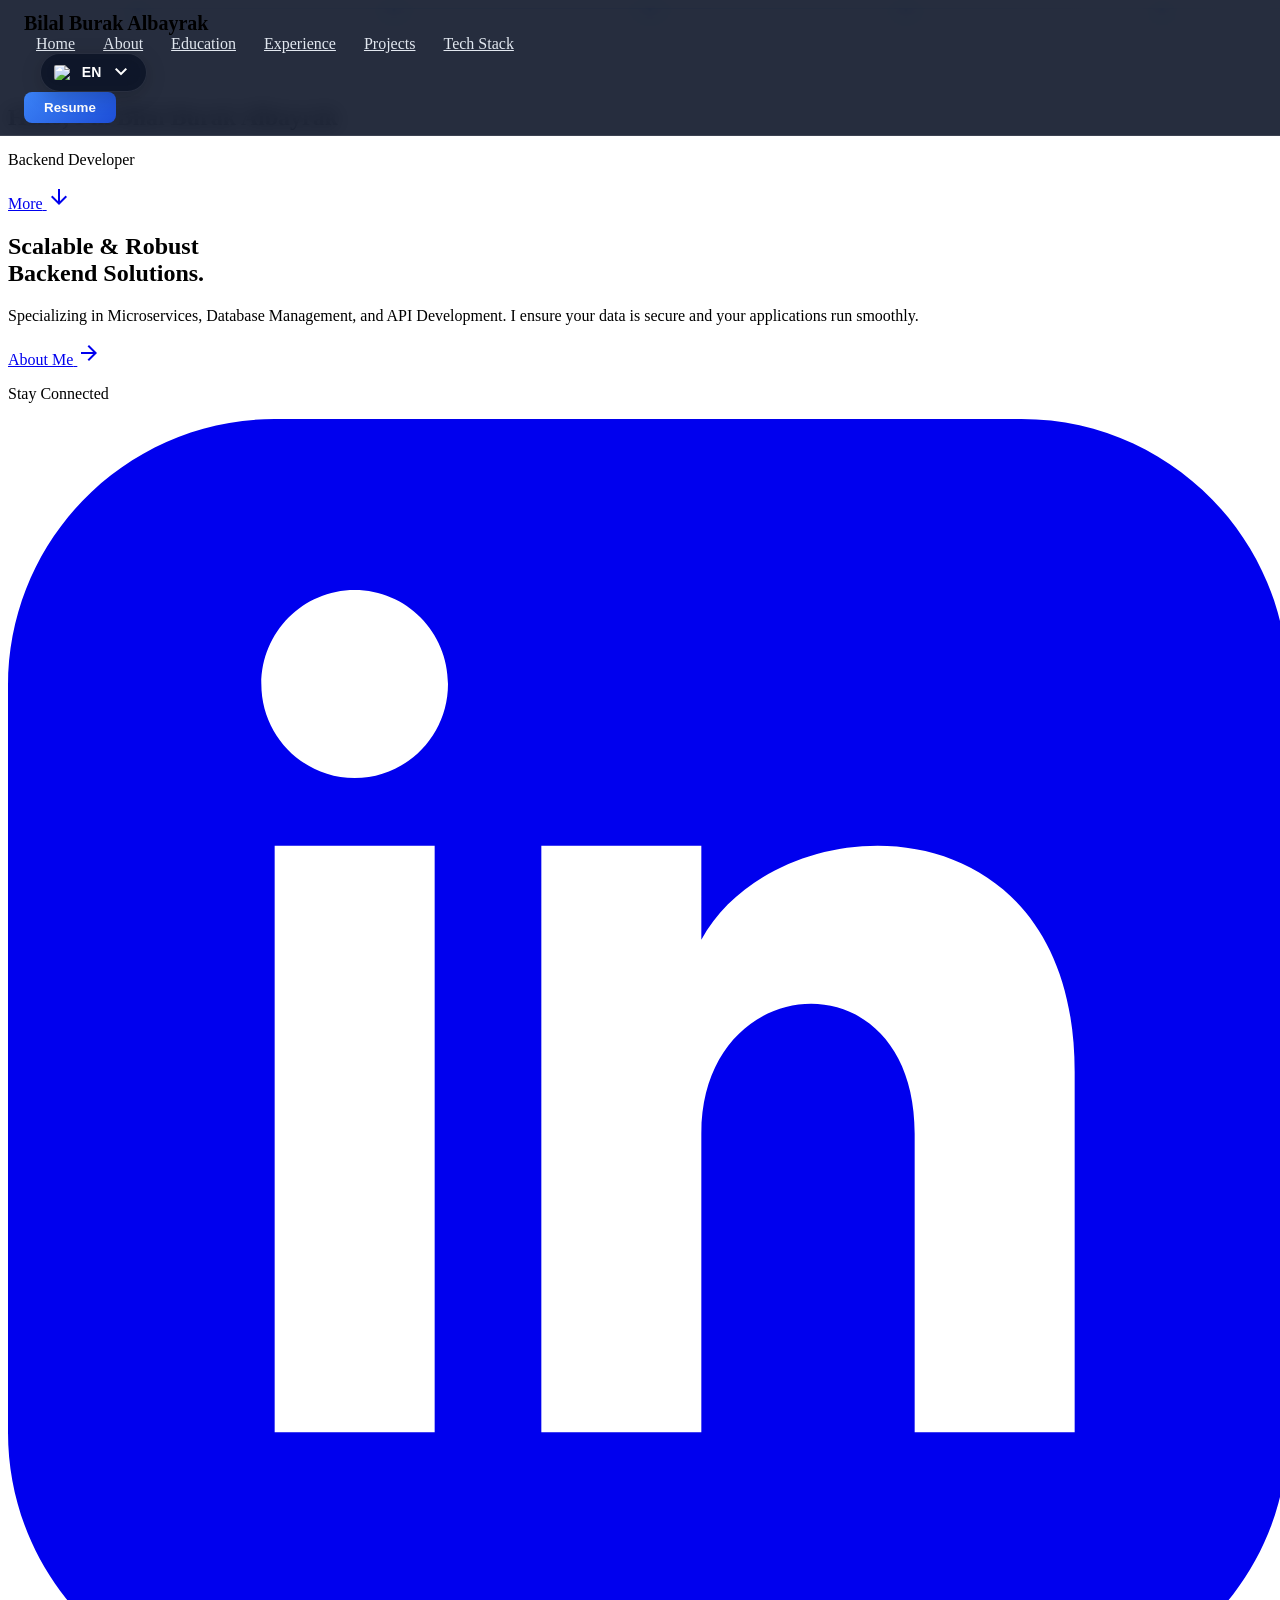
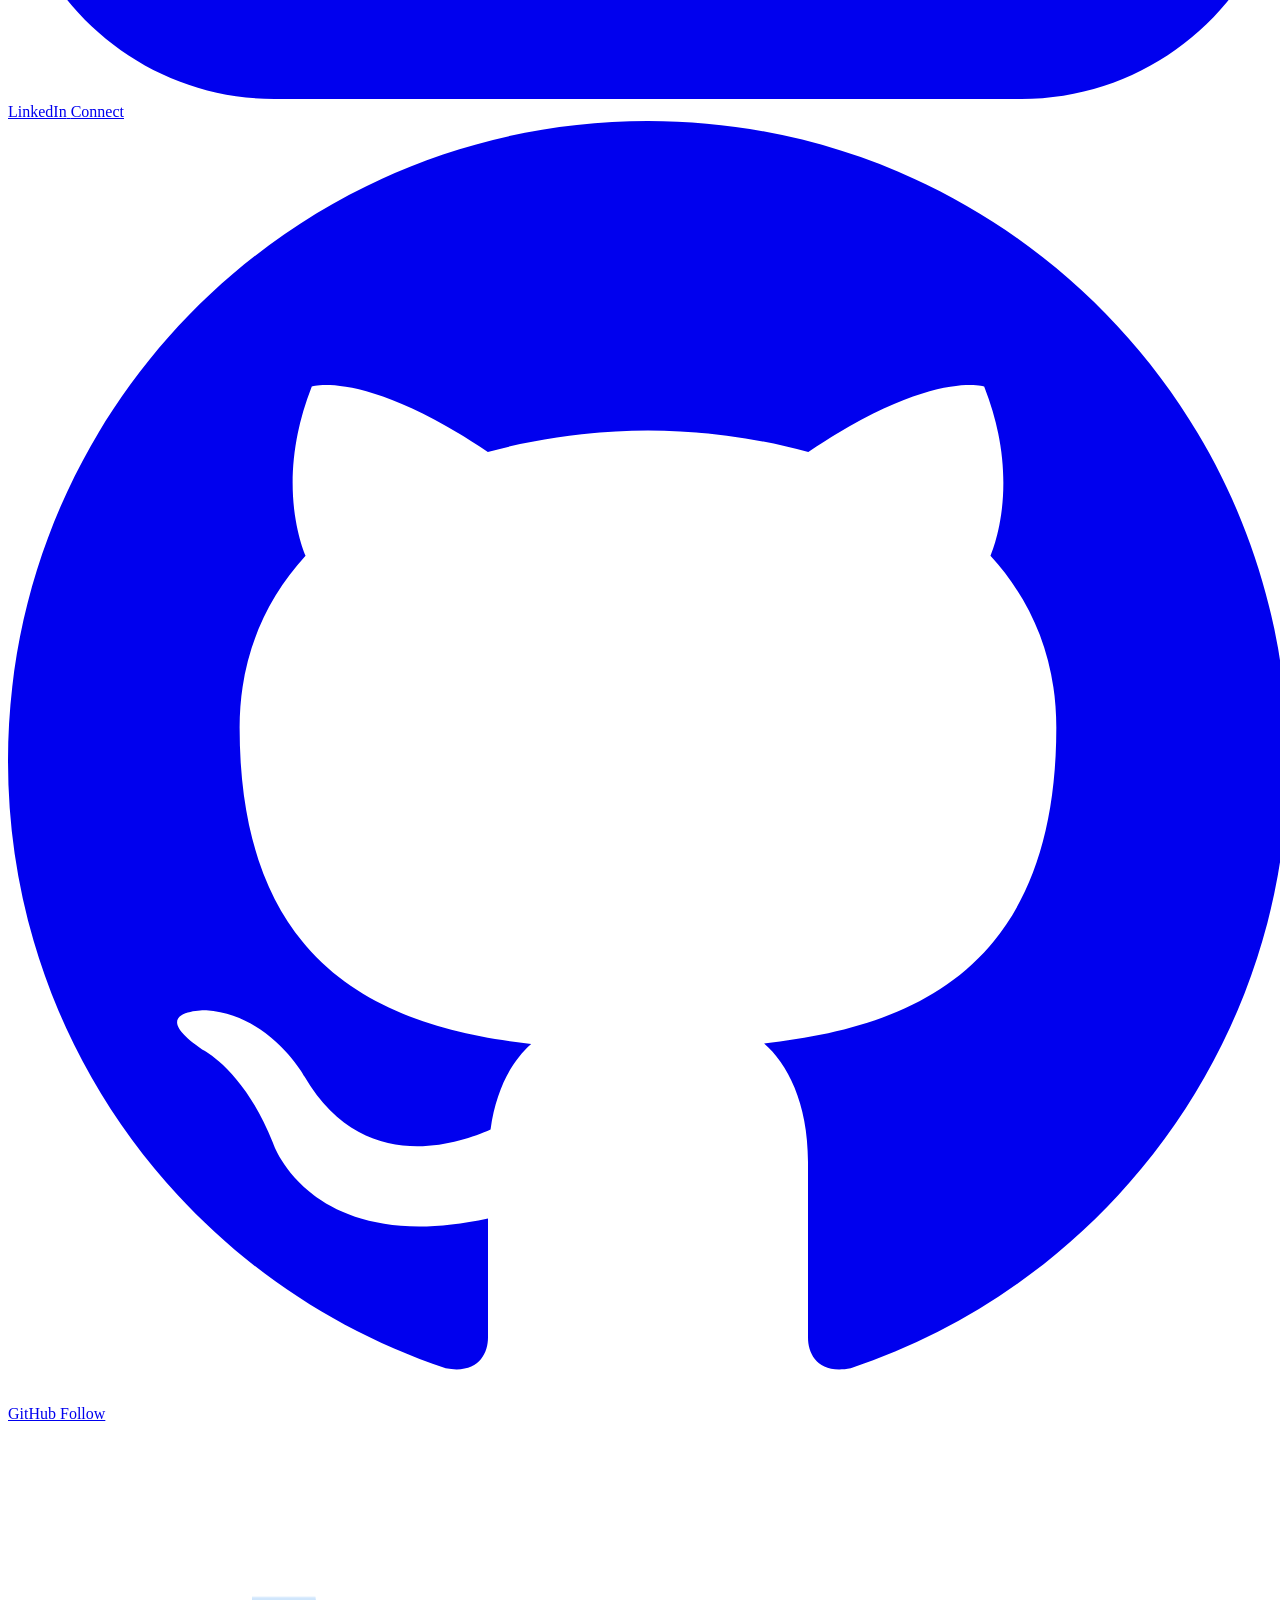
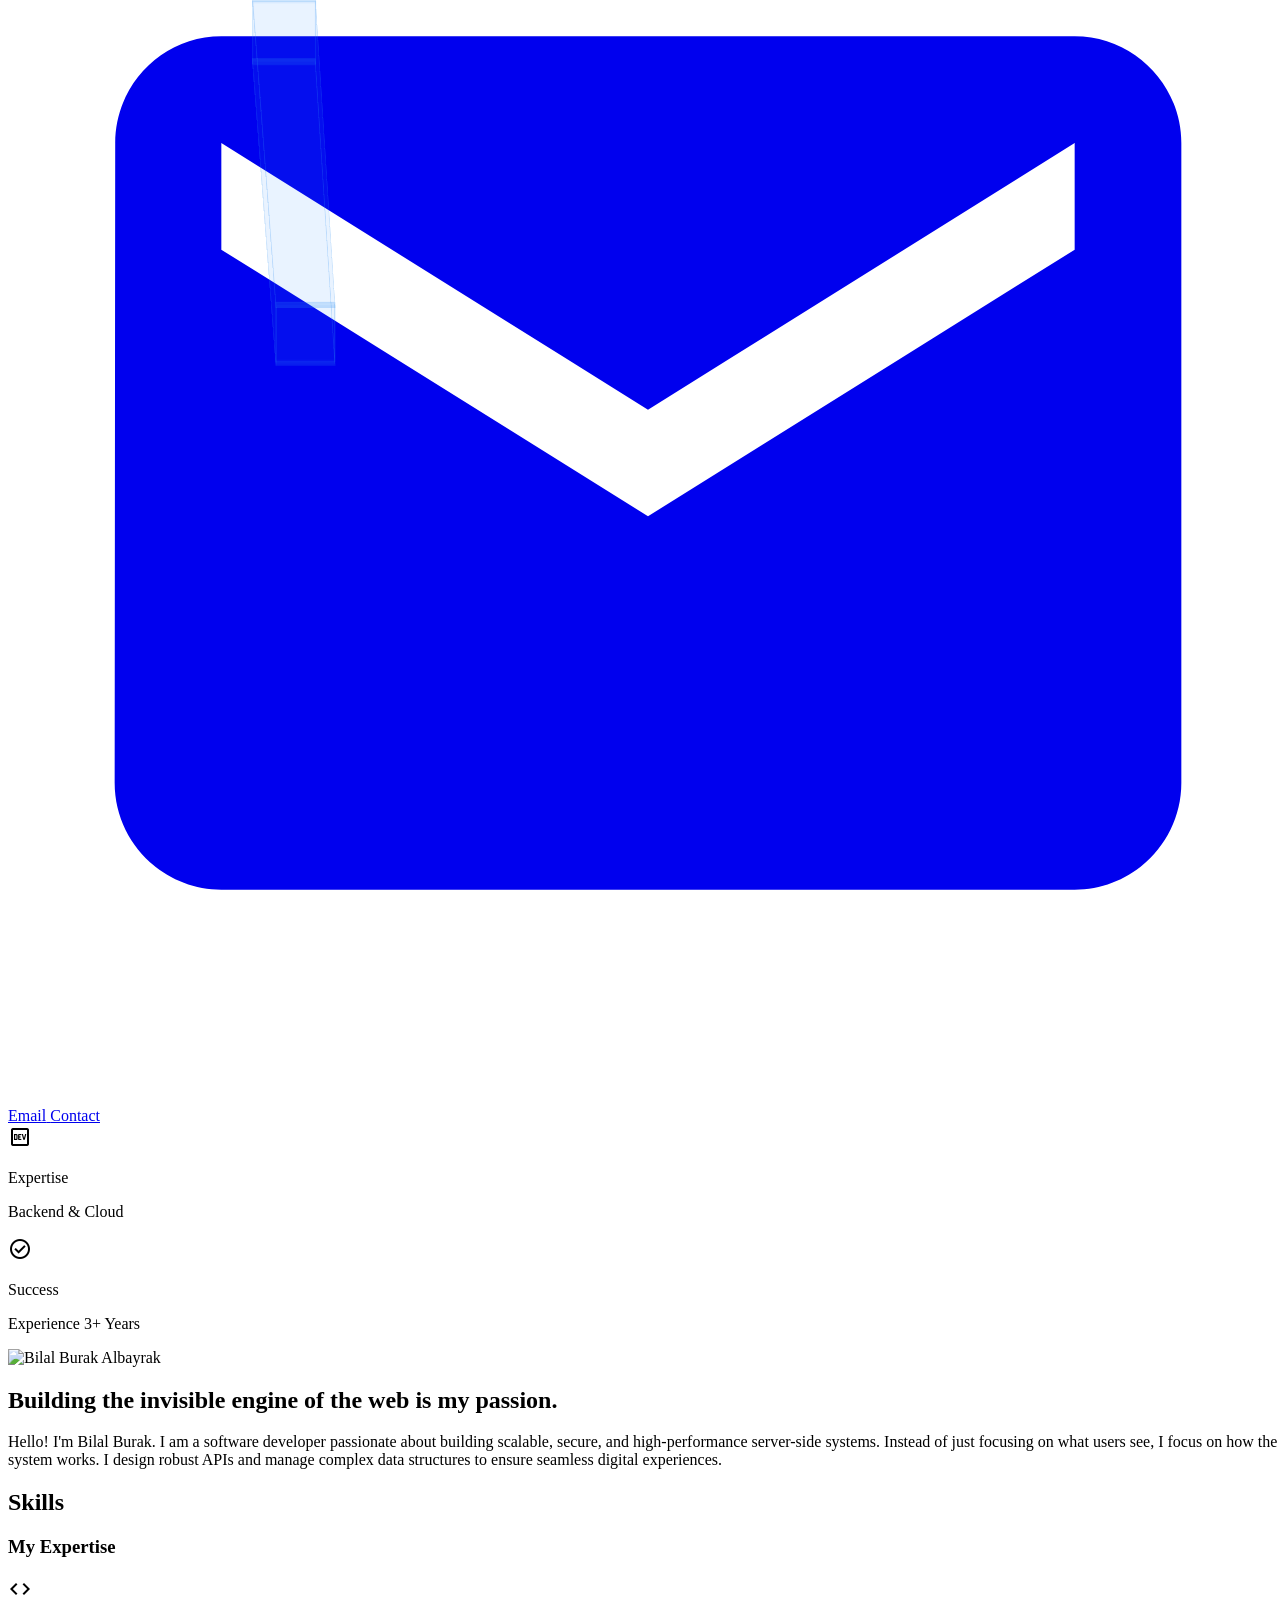
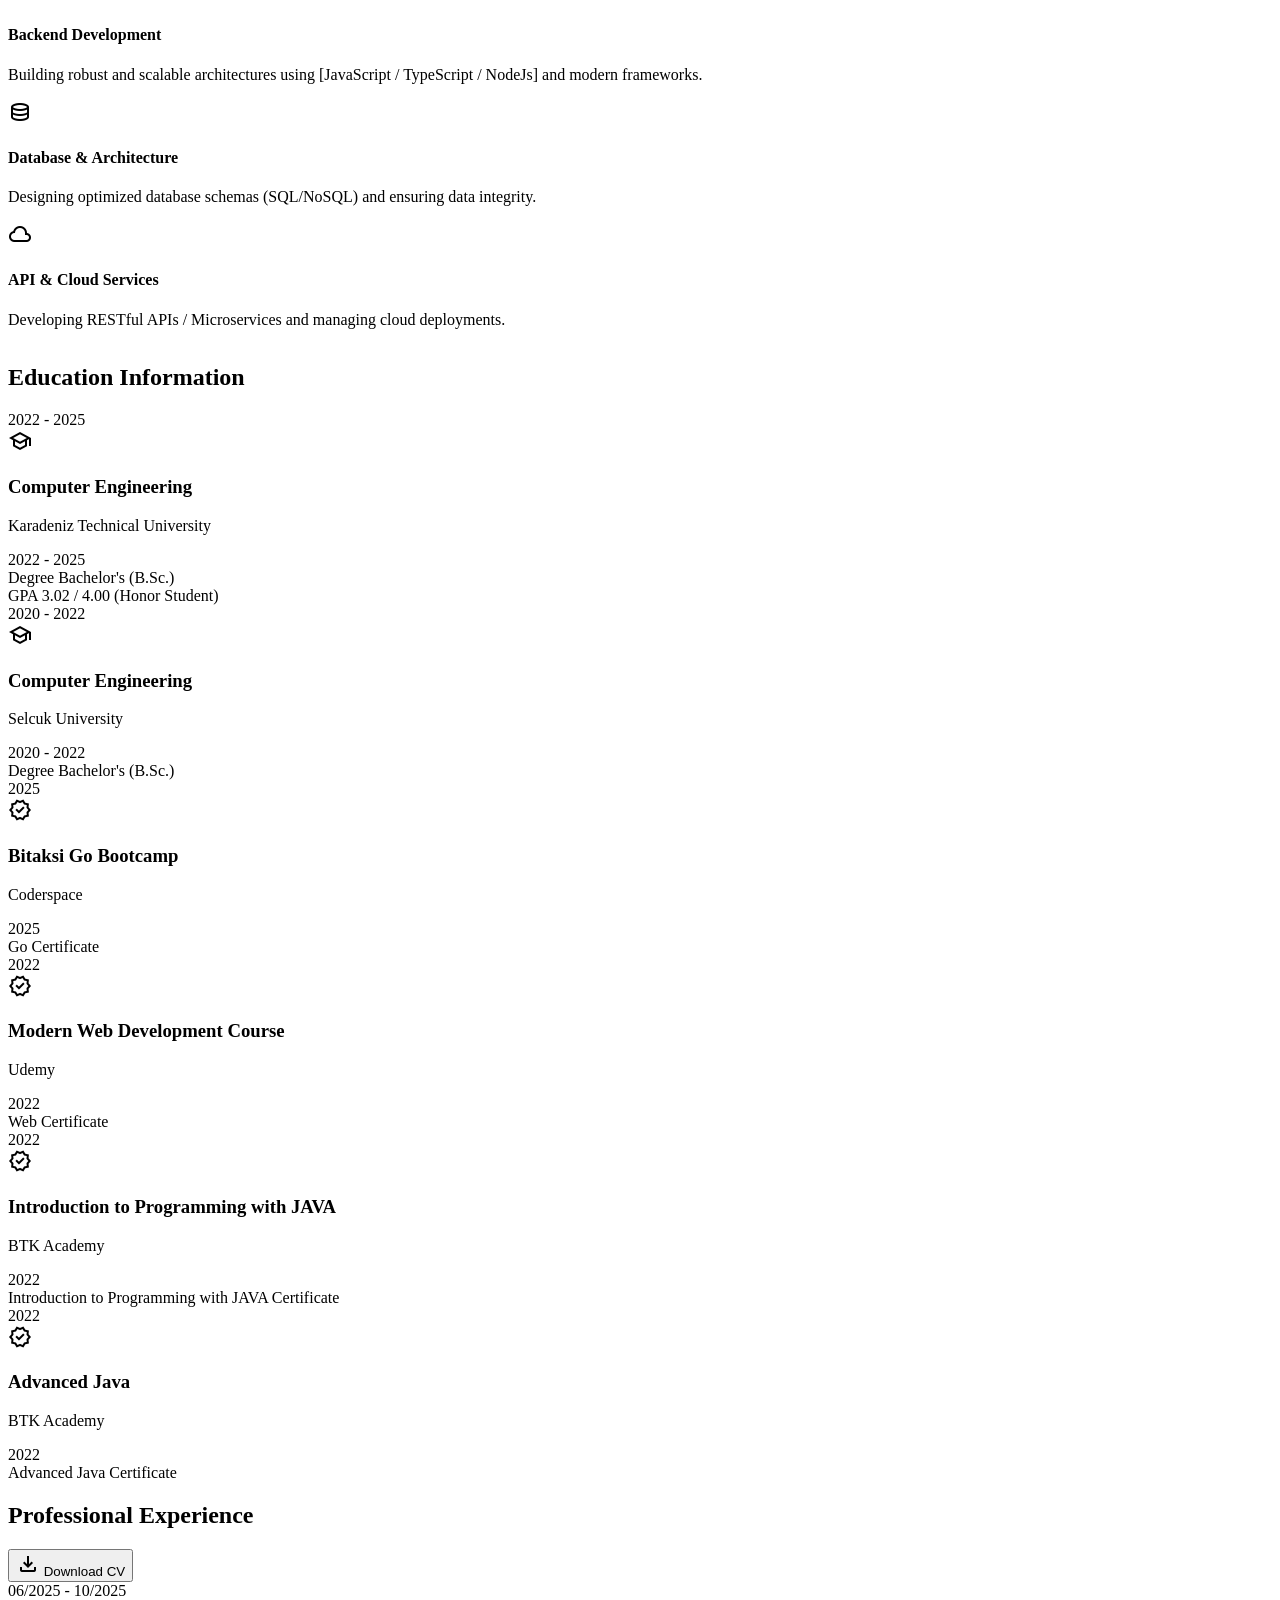
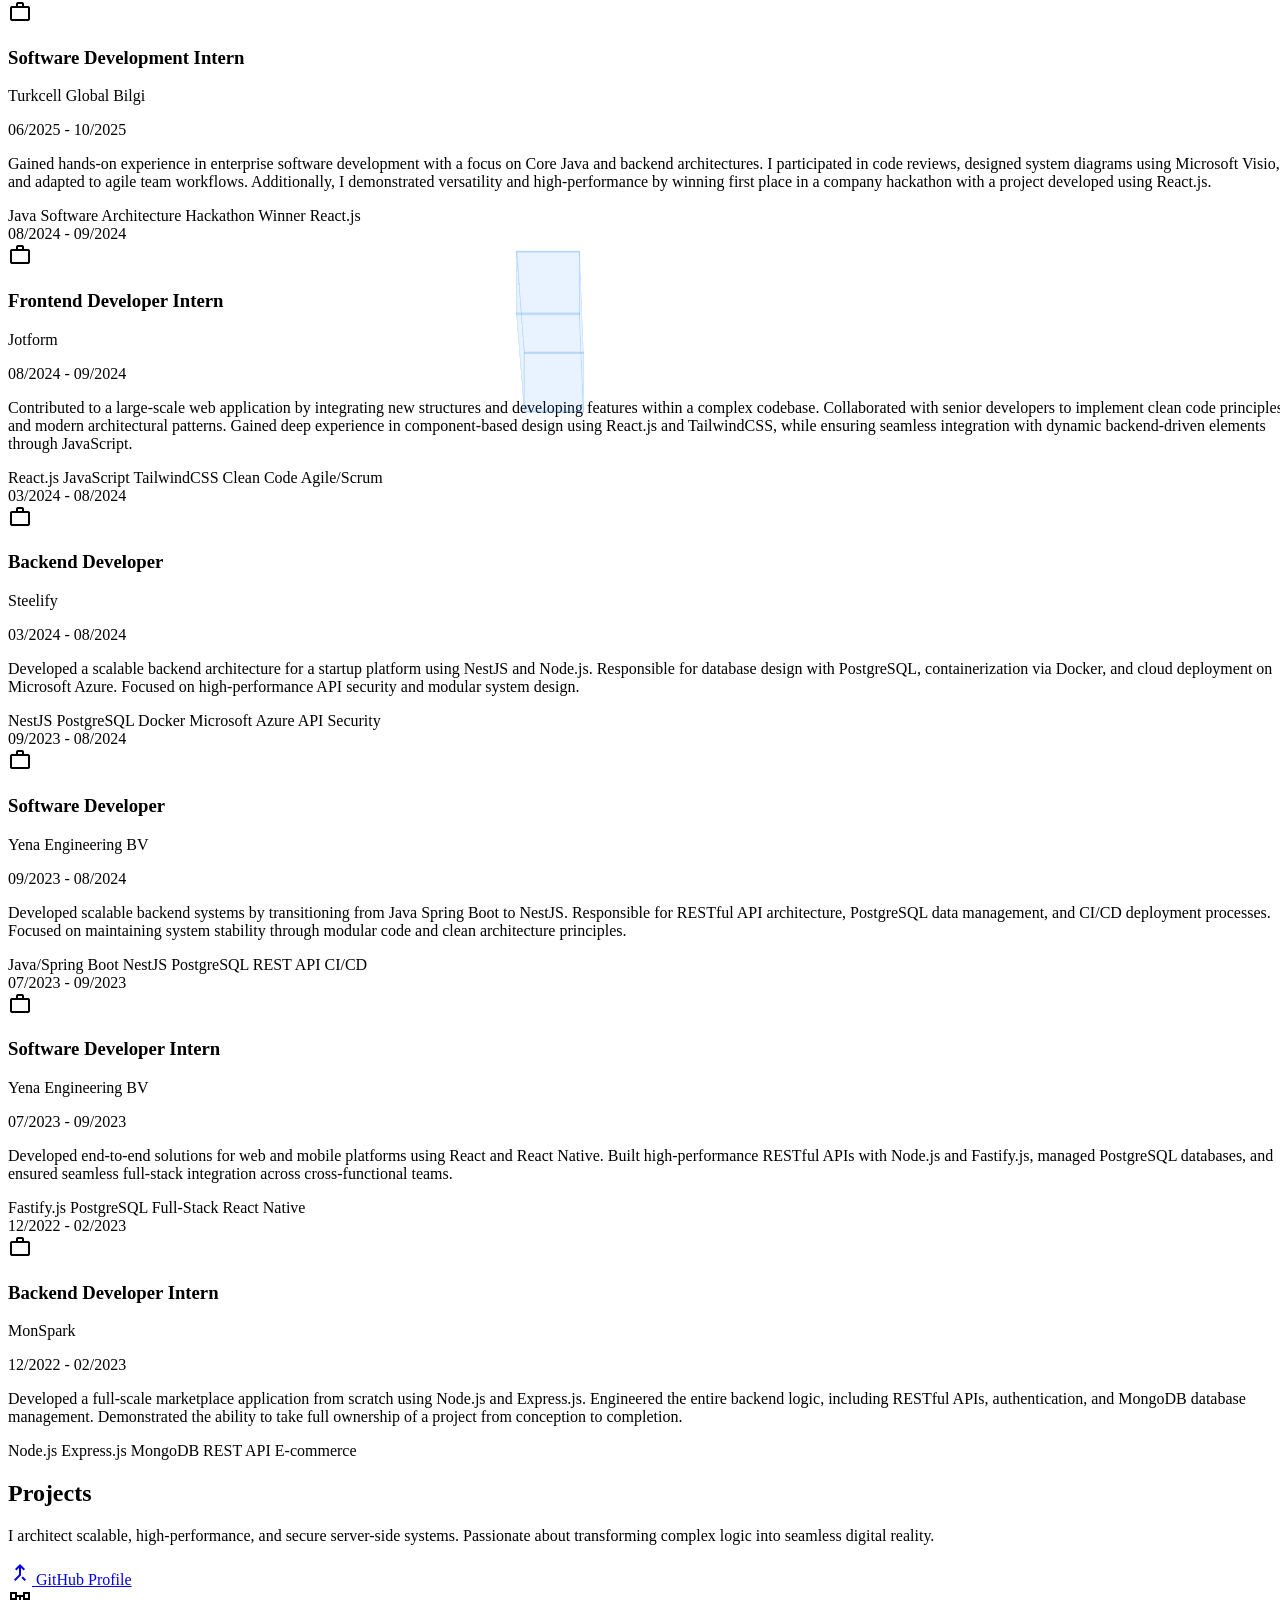
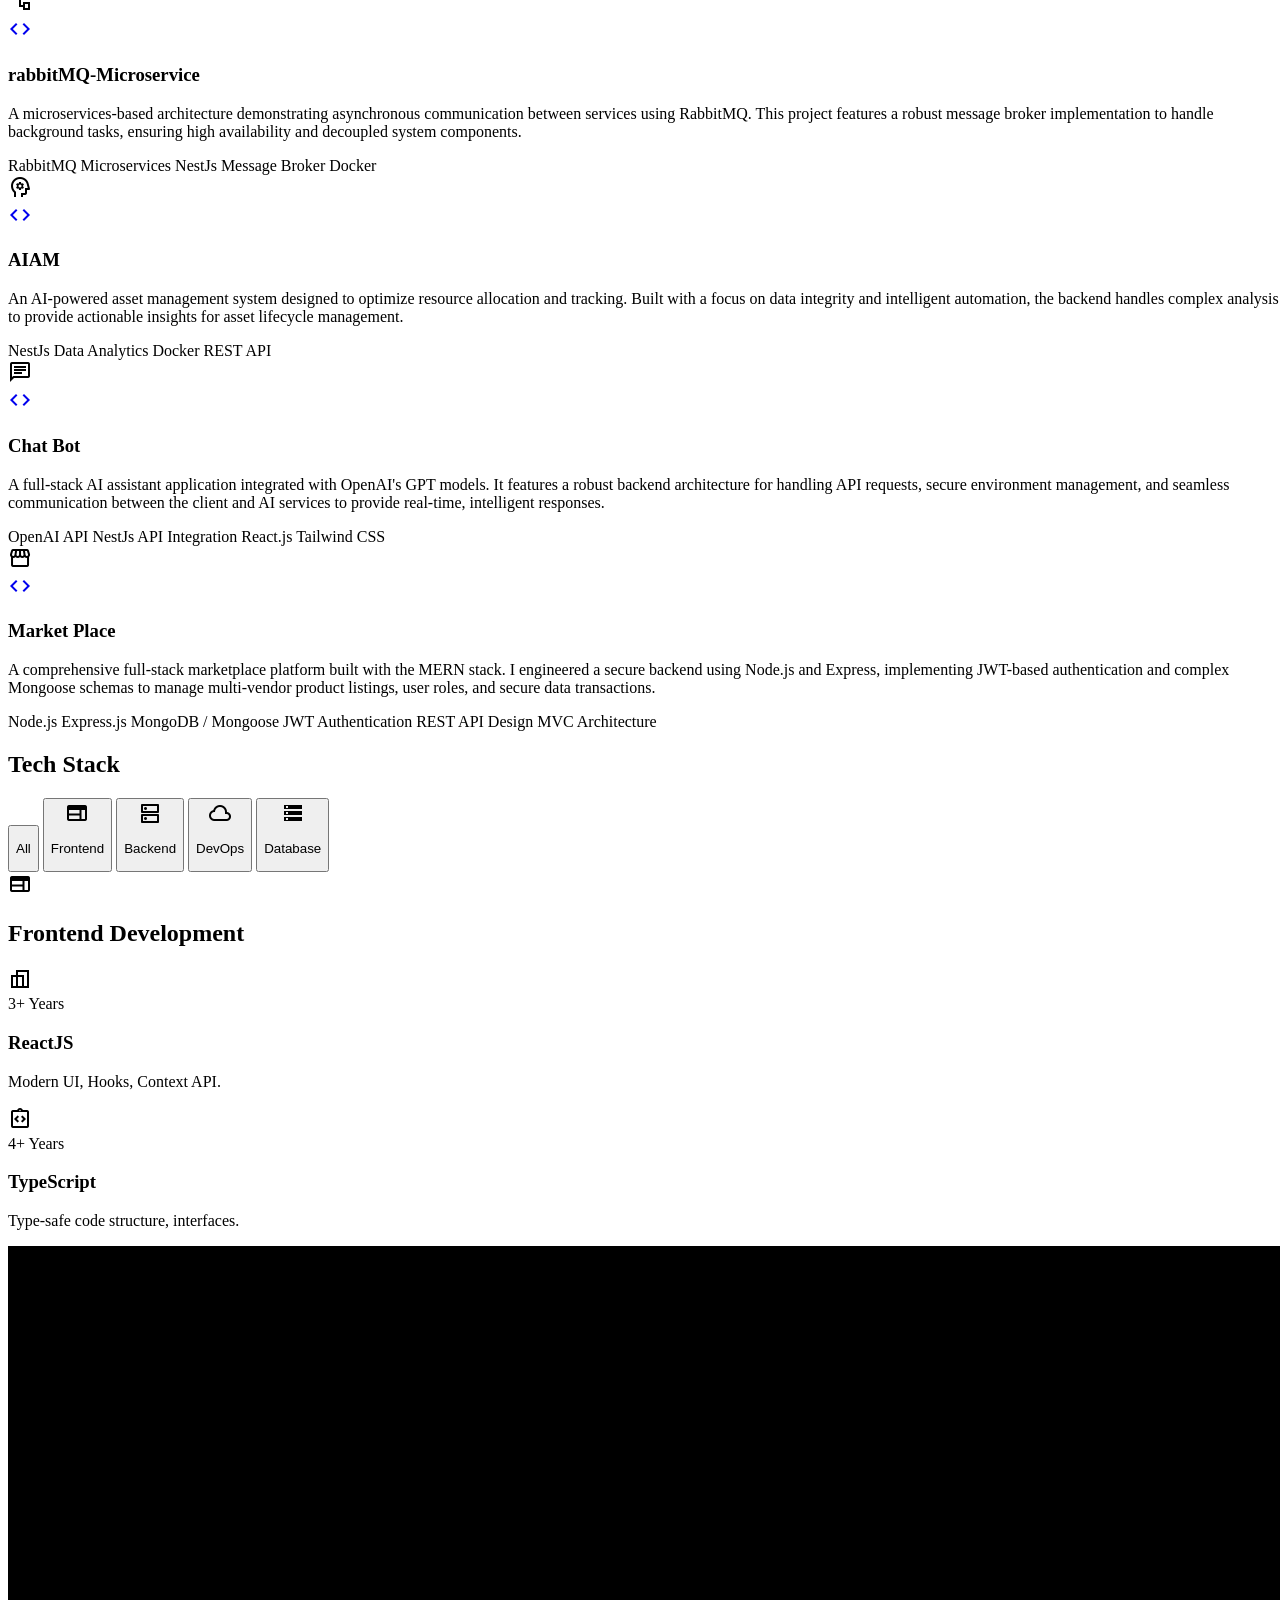
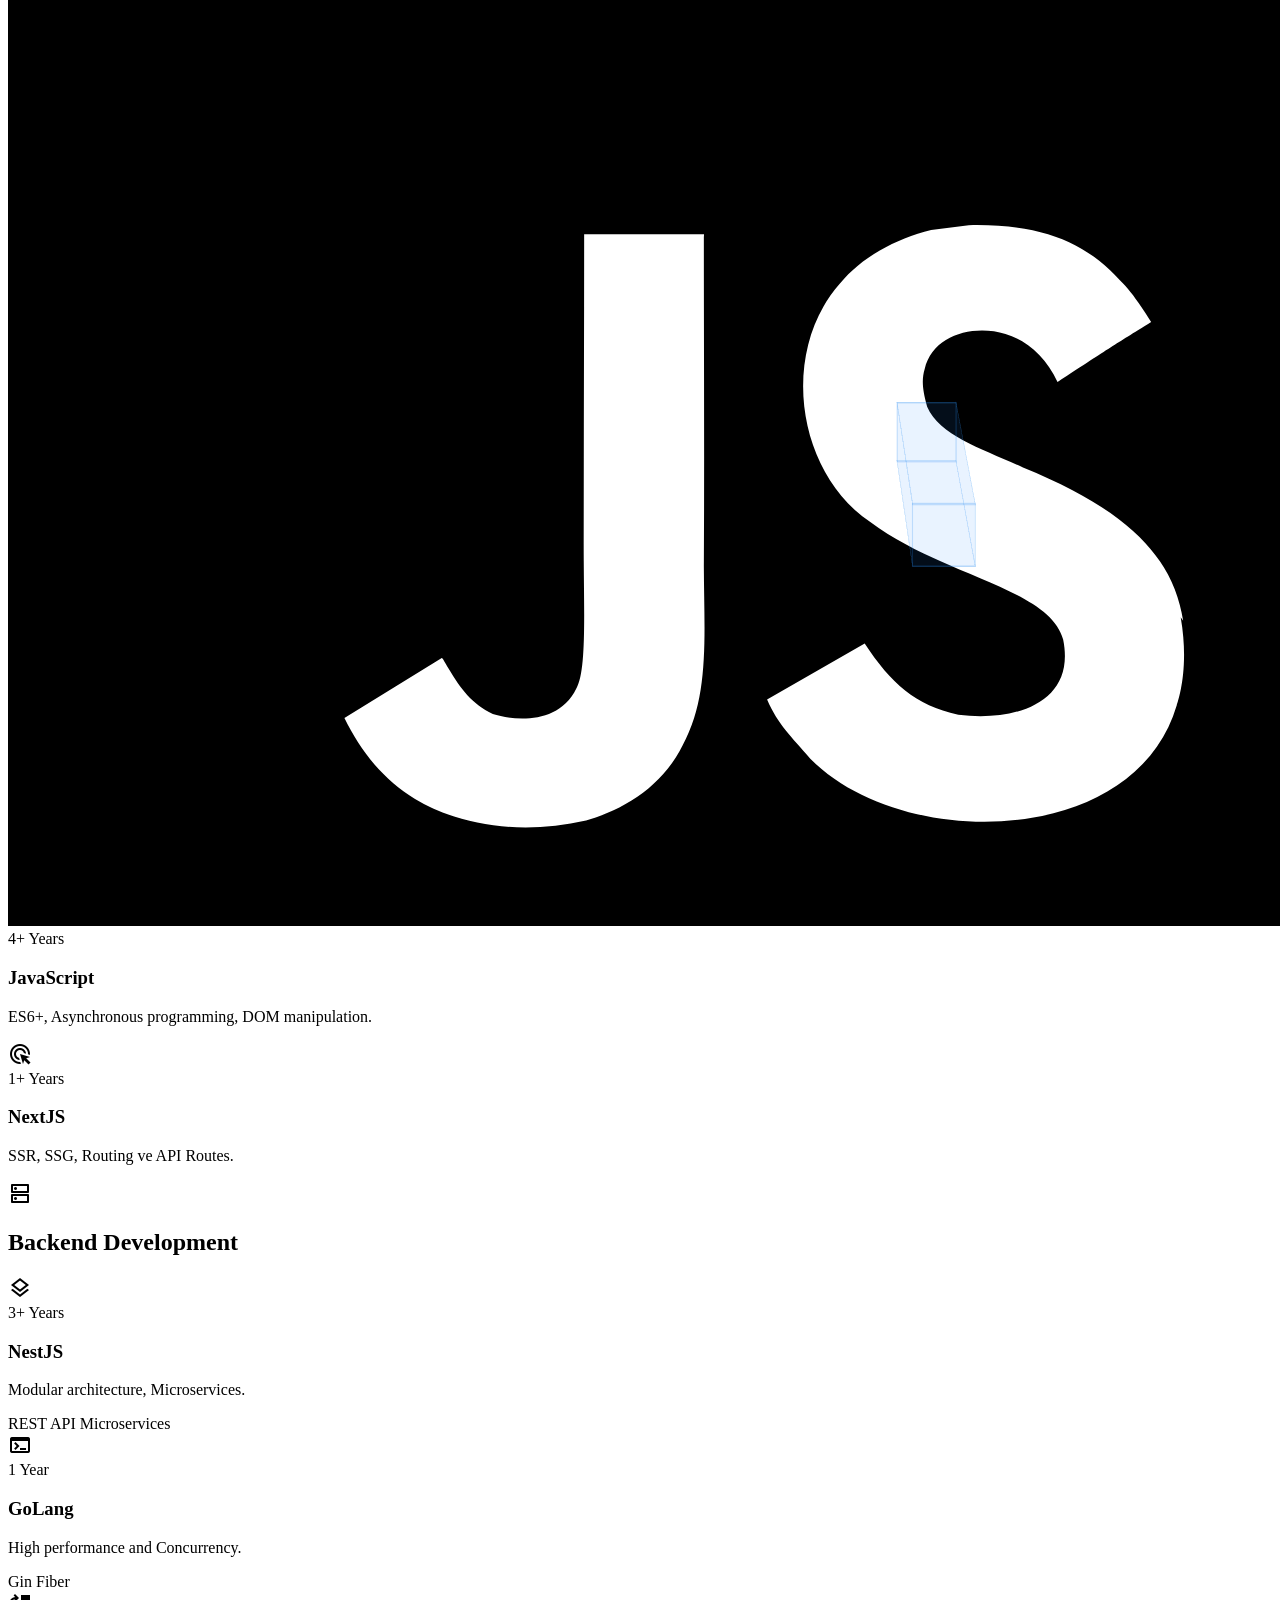
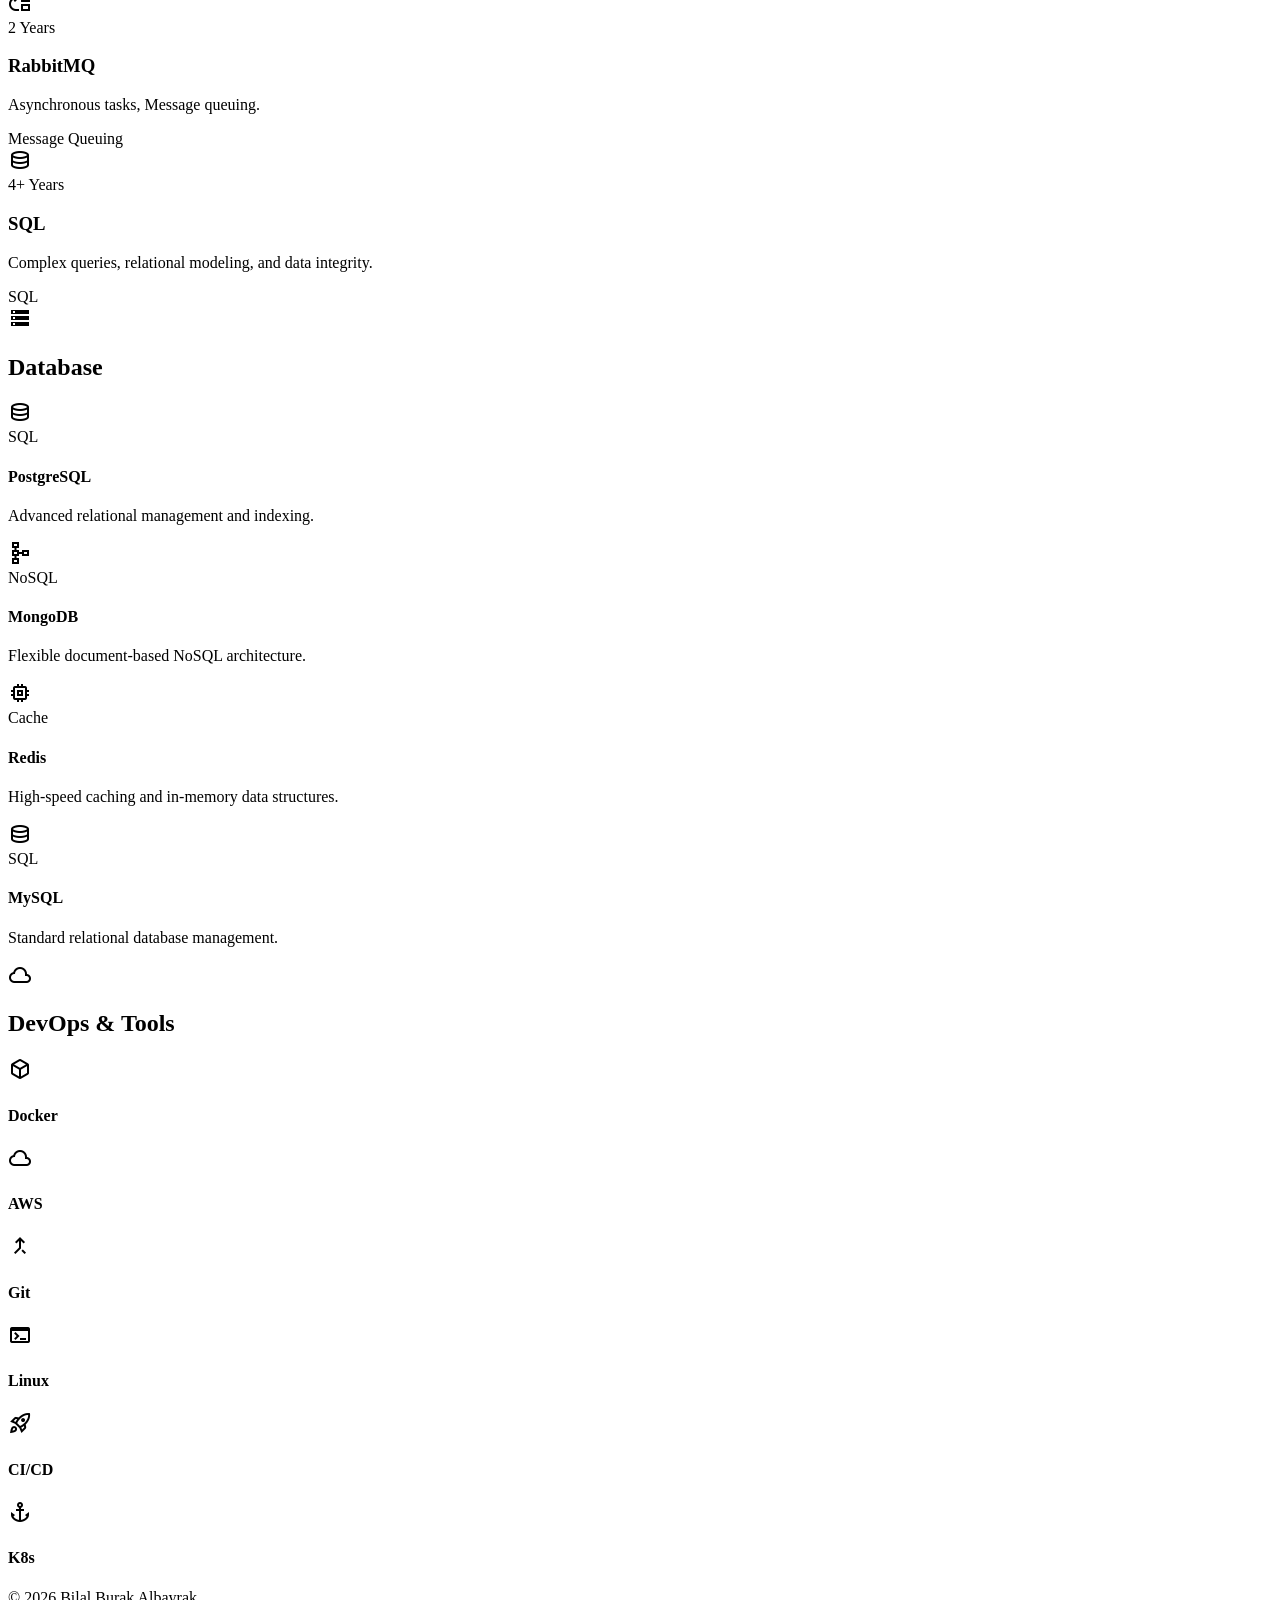
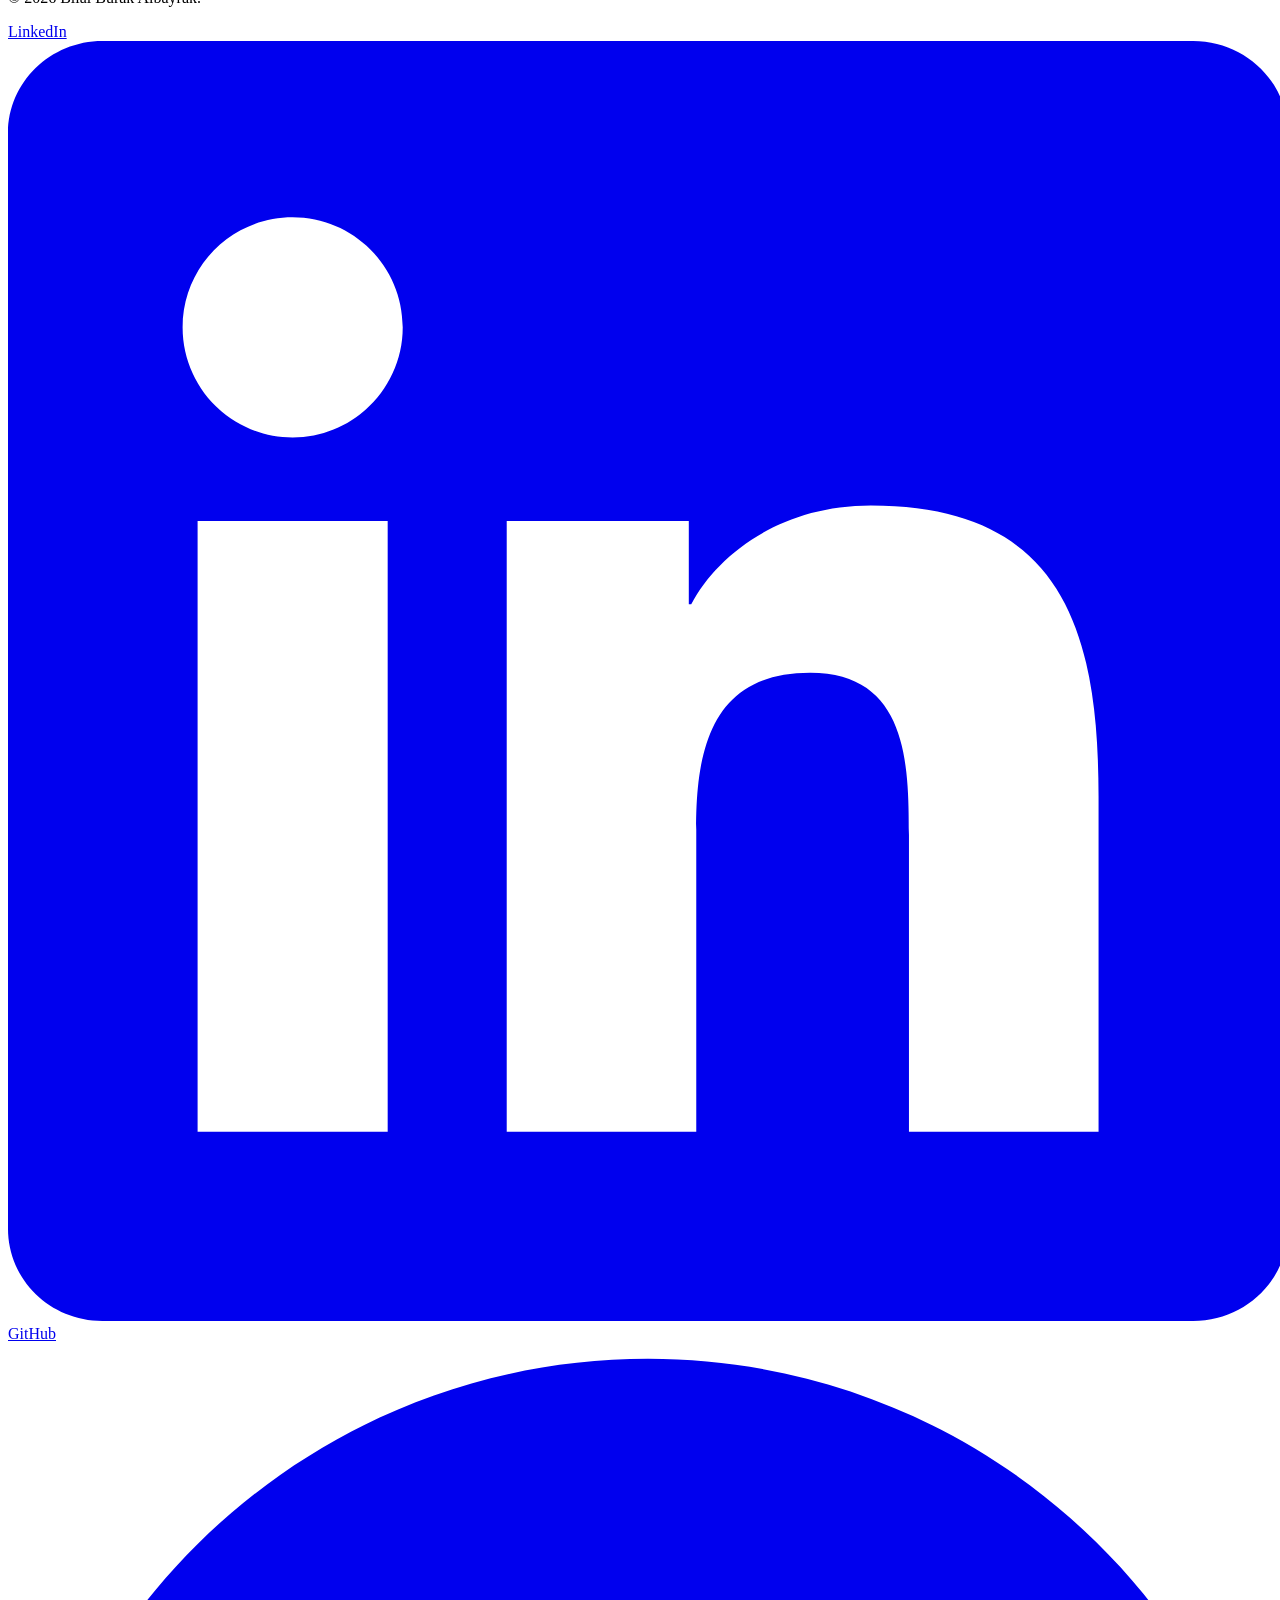
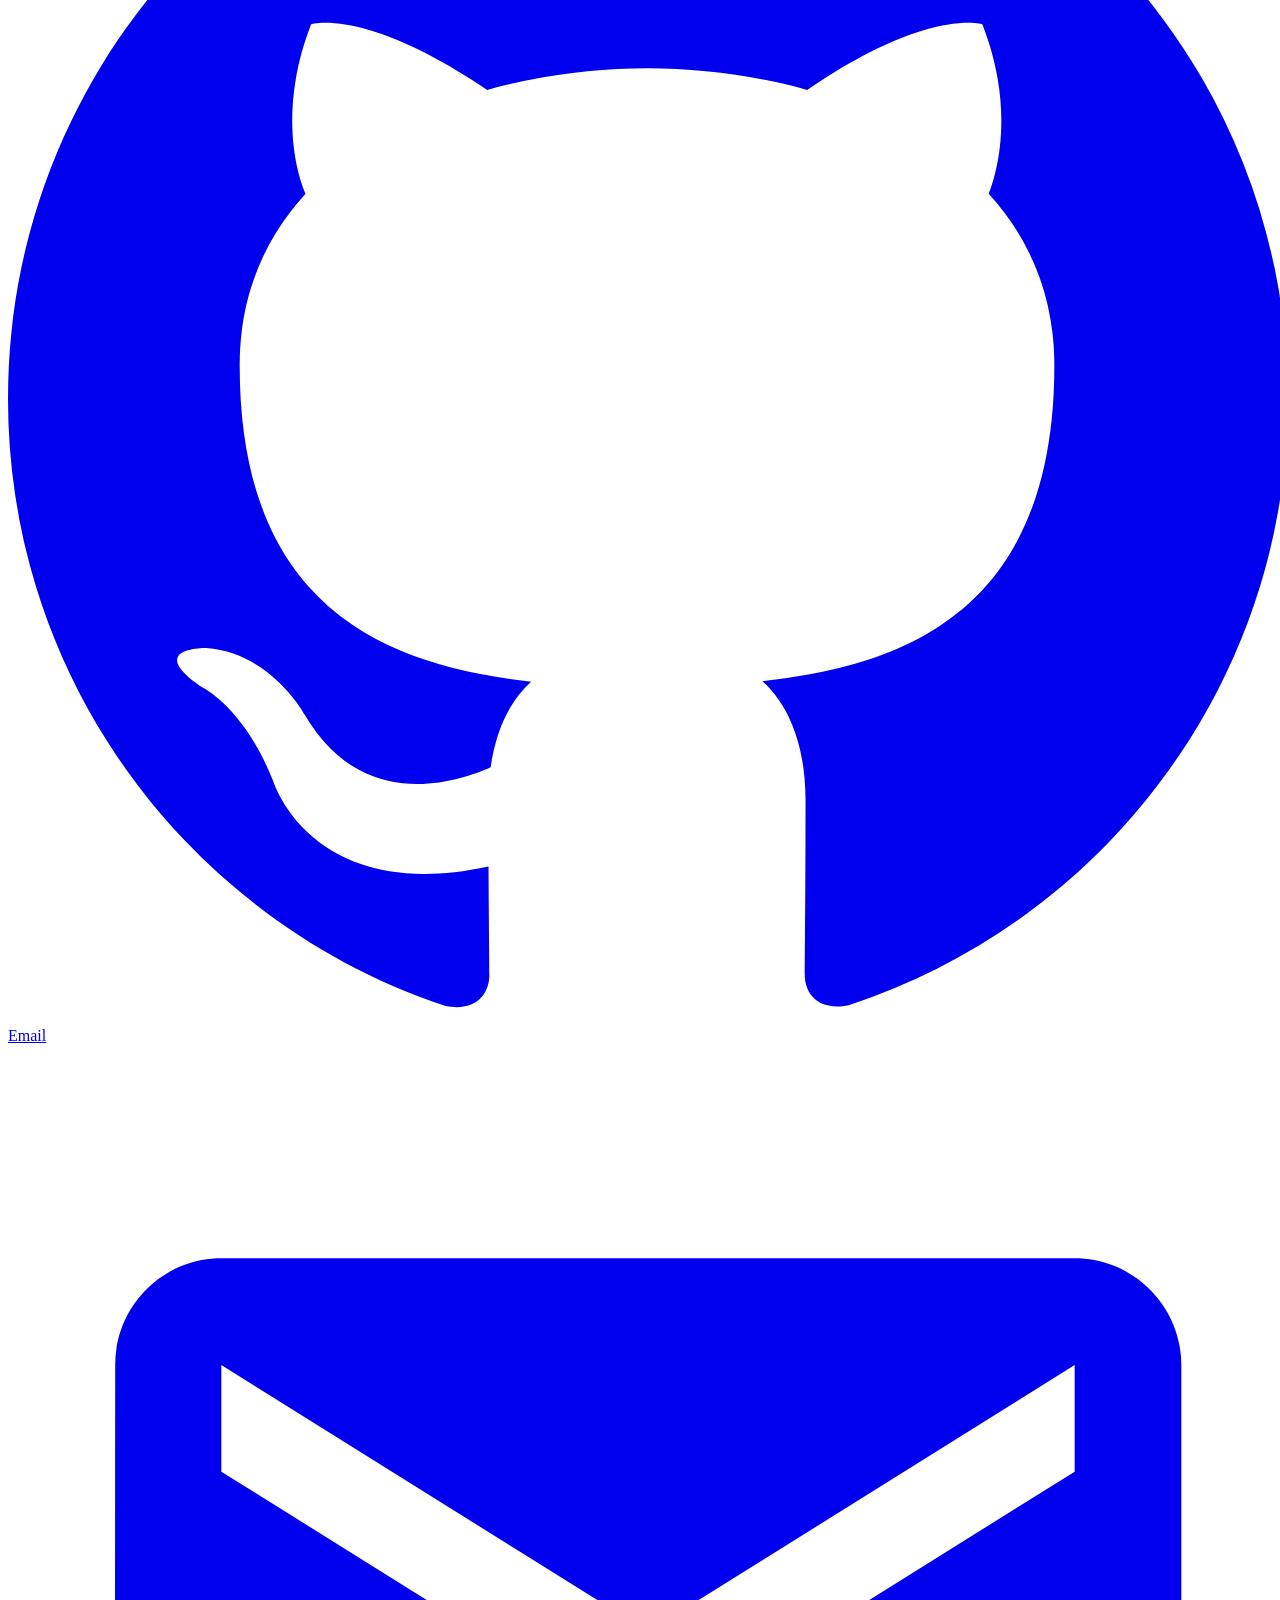
==== commit fa5cce76: "Add styles and functionality for language switching and responsive navigation - Implemented CSS styl" ====
--- a/index.html
+++ b/index.html
@@ -29,231 +29,178 @@
       href="./bba/apple-touch-icon.png"
     />
     <link rel="manifest" href="./bba/site.webmanifest" />
+    <link rel="stylesheet" href="index.style.css" />
 
     <script src="tailwind.config.js"></script>
-    <style>
-      .animation-delay-2000 {
-        animation-delay: 2s;
-      }
-      .animation-delay-3000 {
-        animation-delay: 3s;
-      }
-      .animation-delay-4000 {
-        animation-delay: 4s;
-      }
-      ::-webkit-scrollbar {
-        width: 8px;
-      }
-      ::-webkit-scrollbar-track {
-        background: #101922;
-      }
-      ::-webkit-scrollbar-thumb {
-        background: #233648;
-        border-radius: 4px;
-      }
-      ::-webkit-scrollbar-thumb:hover {
-        background: #2b8cee;
-      }
-      .card-hover-effect:hover {
-        transform: translateY(-2px);
-        box-shadow: 0 10px 15px -3px rgba(43, 140, 238, 0.1),
-          0 4px 6px -2px rgba(43, 140, 238, 0.05);
-      }
-
-      .holographic-grid {
-        position: absolute;
-        inset: 0;
-        background: linear-gradient(
-              90deg,
-              rgba(43, 140, 238, 0.03) 1px,
-              transparent 1px
-            )
-            0 0 / 50px 50px,
-          linear-gradient(rgba(43, 140, 238, 0.03) 1px, transparent 1px) 0 0 /
-            50px 50px;
-        mask-image: radial-gradient(
-          ellipse 80% 50% at 50% 50%,
-          black 30%,
-          transparent 70%
-        );
-        animation: gridFlow 20s linear infinite;
-      }
-
-      .neural-network {
-        position: absolute;
-        inset: 0;
-        overflow: hidden;
-      }
-
-      .neural-line {
-        position: absolute;
-        background: linear-gradient(
-          90deg,
-          transparent,
-          rgba(43, 140, 238, 0.3),
-          transparent
-        );
-        height: 1px;
-        transform-origin: left center;
-        animation: neuralFlow 8s linear infinite;
-      }
-
-      @keyframes neuralFlow {
-        0% {
-          transform: translateX(-100%) scaleX(0);
-          opacity: 0;
-        }
-        10% {
-          opacity: 1;
-        }
-        90% {
-          opacity: 1;
-        }
-        100% {
-          transform: translateX(100vw) scaleX(1);
-          opacity: 0;
-        }
-      }
-
-      .quantum-particles {
-        position: absolute;
-        inset: 0;
-      }
-
-      .quantum-particle {
-        position: absolute;
-        width: 4px;
-        height: 4px;
-        background: rgba(43, 140, 238, 0.8);
-        border-radius: 50%;
-        filter: blur(1px);
-        box-shadow: 0 0 10px 2px rgba(43, 140, 238, 0.6),
-          0 0 20px 5px rgba(43, 140, 238, 0.3);
-        animation: particleFloat 15s linear infinite;
-      }
-
-      .data-stream {
-        position: absolute;
-        top: 0;
-        left: 0;
-        width: 100%;
-        height: 100%;
-        overflow: hidden;
-      }
-
-      .data-bit {
-        position: absolute;
-        font-family: monospace;
-        color: rgba(43, 140, 238, 0.4);
-        font-size: 14px;
-        opacity: 0;
-        animation: dataFall 10s linear infinite;
-      }
-
-      @keyframes dataFall {
-        0% {
-          transform: translateY(-100px) rotate(0deg);
-          opacity: 0;
-        }
-        10% {
-          opacity: 1;
-        }
-        90% {
-          opacity: 1;
-        }
-        100% {
-          transform: translateY(100vh) rotate(360deg);
-          opacity: 0;
-        }
-      }
-
-      .cosmic-dust {
-        position: absolute;
-        inset: 0;
-      }
-
-      .dust-particle {
-        position: absolute;
-        width: 3px;
-        height: 3px;
-        background: rgba(255, 255, 255, 0.1);
-        border-radius: 50%;
-        filter: blur(0.5px);
-        animation: dustFloat 20s linear infinite;
-      }
-
-      @keyframes dustFloat {
-        0% {
-          transform: translate(0, 0) rotate(0deg);
-          opacity: 0;
-        }
-        10% {
-          opacity: 0.5;
-        }
-        90% {
-          opacity: 0.5;
-        }
-        100% {
-          transform: translate(100px, -100px) rotate(180deg);
-          opacity: 0;
-        }
-      }
-
-      .cube-grid {
-        position: absolute;
-        inset: 0;
-        perspective: 1000px;
-        transform-style: preserve-3d;
-      }
-
-      .cube {
-        position: absolute;
-        width: 60px;
-        height: 60px;
-        transform-style: preserve-3d;
-        animation: cubeRotate 40s linear infinite;
-      }
-
-      .cube-face {
-        position: absolute;
-        width: 100%;
-        height: 100%;
-        border: 1px solid rgba(43, 140, 238, 0.2);
-        background: rgba(43, 140, 238, 0.05);
-      }
-
-      .cube-face.front {
-        transform: translateZ(30px);
-      }
-      .cube-face.back {
-        transform: translateZ(-30px) rotateY(180deg);
-      }
-      .cube-face.right {
-        transform: rotateY(90deg) translateZ(30px);
-      }
-      .cube-face.left {
-        transform: rotateY(-90deg) translateZ(30px);
-      }
-      .cube-face.top {
-        transform: rotateX(90deg) translateZ(30px);
-      }
-      .cube-face.bottom {
-        transform: rotateX(-90deg) translateZ(30px);
-      }
-
-      @keyframes cubeRotate {
-        0% {
-          transform: rotateX(0) rotateY(0) rotateZ(0);
-        }
-        100% {
-          transform: rotateX(360deg) rotateY(360deg) rotateZ(360deg);
-        }
-      }
-    </style>
+    <script src="language.js"></script>
   </head>
   <body
     class="bg-background-light dark:bg-background-dark text-slate-900 dark:text-white font-display antialiased overflow-x-hidden"
   >
+    <nav
+      class="w-full py-3 px-4 md:px-6 flex justify-between items-center border-b border-border-dark"
+    >
+      <div class="text-lg md:text-xl font-bold">Bilal Burak Albayrak</div>
+
+      <!-- Desktop menü -->
+      <div class="hidden md:flex gap-4 items-center desktop-nav-links">
+        <a href="#intro-1" class="hover:text-blue-400 transition-colors"
+          >Home</a
+        >
+        <a href="#about" class="hover:text-blue-400 transition-colors">About</a>
+        <a href="#career" class="hover:text-blue-400 transition-colors"
+          >Education</a
+        >
+        <a href="#experience" class="hover:text-blue-400 transition-colors"
+          >Experience</a
+        >
+        <a href="#projects" class="hover:text-blue-400 transition-colors"
+          >Projects</a
+        >
+        <a href="#skills" class="hover:text-blue-400 transition-colors"
+          >Tech Stack</a
+        >
+
+        <!-- Desktop dil seçici -->
+        <div class="language-switcher desktop-language-switcher">
+          <button class="language-btn" id="languageToggle">
+            <img
+              src="https://flagcdn.com/w40/gb.png"
+              alt="English"
+              class="flag-icon"
+            />
+            <span>EN</span>
+            <span class="material-symbols-outlined text-sm">expand_more</span>
+          </button>
+          <div class="language-dropdown" id="languageDropdown">
+            <div class="language-option active" data-lang="en">
+              <img
+                src="https://flagcdn.com/w40/gb.png"
+                alt="English"
+                class="flag-icon"
+              />
+              <span>English</span>
+            </div>
+            <div class="language-option" data-lang="tr">
+              <img
+                src="https://flagcdn.com/w40/tr.png"
+                alt="Türkçe"
+                class="flag-icon"
+              />
+              <span>Türkçe</span>
+            </div>
+            <div class="language-option" data-lang="de">
+              <img
+                src="https://flagcdn.com/w40/de.png"
+                alt="Deutsch"
+                class="flag-icon"
+              />
+              <span>Deutsch</span>
+            </div>
+          </div>
+        </div>
+
+        <button
+          class="bg-blue-600 hover:bg-blue-700 px-4 py-2 rounded-md transition-colors"
+        >
+          Resume
+        </button>
+      </div>
+
+      <!-- Hamburger butonu (mobil için) -->
+      <button class="hamburger-btn md:hidden" id="hamburgerBtn">
+        <span class="hamburger-icon"></span>
+      </button>
+    </nav>
+
+    <!-- Mobil menü -->
+    <div class="mobile-menu-overlay" id="mobileMenuOverlay"></div>
+    <div class="mobile-menu" id="mobileMenu">
+      <div class="mobile-nav-links">
+        <a href="#intro-1" class="mobile-nav-link" onclick="closeMobileMenu()">
+          <span class="material-symbols-outlined">home</span>
+          <span>Home</span>
+        </a>
+        <a href="#about" class="mobile-nav-link" onclick="closeMobileMenu()">
+          <span class="material-symbols-outlined">person</span>
+          <span>About</span>
+        </a>
+        <a href="#career" class="mobile-nav-link" onclick="closeMobileMenu()">
+          <span class="material-symbols-outlined">school</span>
+          <span>Education</span>
+        </a>
+        <a
+          href="#experience"
+          class="mobile-nav-link"
+          onclick="closeMobileMenu()"
+        >
+          <span class="material-symbols-outlined">work</span>
+          <span>Experience</span>
+        </a>
+        <a href="#projects" class="mobile-nav-link" onclick="closeMobileMenu()">
+          <span class="material-symbols-outlined">code</span>
+          <span>Projects</span>
+        </a>
+        <a href="#skills" class="mobile-nav-link" onclick="closeMobileMenu()">
+          <span class="material-symbols-outlined">layers</span>
+          <span>Tech Stack</span>
+        </a>
+      </div>
+
+      <!-- Mobil dil seçici -->
+      <div class="mobile-language-switcher">
+        <h3 class="text-white text-sm font-semibold mb-3">
+          Language / Dil / Sprache
+        </h3>
+        <div class="mobile-language-options">
+          <div
+            class="mobile-language-option active"
+            data-lang="en"
+            onclick="changeLanguage('en')"
+          >
+            <img
+              src="https://flagcdn.com/w40/gb.png"
+              alt="English"
+              class="flag-icon"
+            />
+            <span>English</span>
+          </div>
+          <div
+            class="mobile-language-option"
+            data-lang="tr"
+            onclick="changeLanguage('tr')"
+          >
+            <img
+              src="https://flagcdn.com/w40/tr.png"
+              alt="Türkçe"
+              class="flag-icon"
+            />
+            <span>Türkçe</span>
+          </div>
+          <div
+            class="mobile-language-option"
+            data-lang="de"
+            onclick="changeLanguage('de')"
+          >
+            <img
+              src="https://flagcdn.com/w40/de.png"
+              alt="Deutsch"
+              class="flag-icon"
+            />
+            <span>Deutsch</span>
+          </div>
+        </div>
+      </div>
+
+      <!-- Mobil için Resume butonu -->
+      <button
+        class="w-full mt-4 bg-blue-600 hover:bg-blue-700 py-3 rounded-md transition-colors text-white font-semibold"
+        onclick="closeMobileMenu()"
+      >
+        Resume / Lebenslauf / CV
+      </button>
+    </div>
+
     <!-- Header -->
 
     <section
@@ -448,7 +395,7 @@
 
     <section
       id="intro-2"
-      class="w-full relative overflow-hidden bg-background-light dark:bg-background-dark py-20 lg:py-32 border-b border-border-dark"
+      class="w-full relative overflow-hidden bg-background-light dark:bg-background-dark py-10 lg:py-32 border-b border-border-dark px-4 sm:px-6"
     >
       <div
         class="absolute -top-[20%] -right-[10%] h-[500px] w-[500px] rounded-full bg-primary/10 blur-[100px] pointer-events-none"
@@ -457,14 +404,16 @@
         class="absolute top-[40%] -left-[10%] h-[300px] w-[300px] rounded-full bg-blue-500/10 blur-[80px] pointer-events-none"
       ></div>
 
-      <div class="mx-auto max-w-[1280px] px-5">
+      <div class="mx-auto max-w-[1280px] px-2 sm:px-4 lg:px-5">
         <div
-          class="flex flex-col-reverse lg:flex-row items-center gap-10 lg:gap-20"
+          class="flex flex-col-reverse lg:flex-row items-center gap-8 lg:gap-20"
         >
-          <div class="flex flex-col gap-8 flex-1 text-center lg:text-left z-10">
-            <div class="flex flex-col gap-4">
+          <div
+            class="flex flex-col gap-6 lg:gap-8 flex-1 text-center lg:text-left z-10 px-2 sm:px-0"
+          >
+            <div class="flex flex-col gap-3 lg:gap-4">
               <h2
-                class="text-4xl md:text-5xl font-bold leading-[1.1] tracking-[-0.033em] text-slate-900 dark:text-white"
+                class="text-3xl sm:text-4xl md:text-5xl font-bold leading-[1.1] tracking-[-0.033em] text-slate-900 dark:text-white px-2 sm:px-0"
               >
                 Scalable & Robust <br />
                 <span
@@ -474,43 +423,47 @@
                 Solutions.
               </h2>
               <p
-                class="text-base md:text-lg leading-relaxed text-slate-500 dark:text-slate-400 max-w-2xl mx-auto lg:mx-0"
+                class="text-sm sm:text-base md:text-lg leading-relaxed text-slate-500 dark:text-slate-400 max-w-2xl mx-auto lg:mx-0 px-2 sm:px-0"
               >
                 Specializing in Microservices, Database Management, and API
                 Development. I ensure your data is secure and your applications
                 run smoothly.
               </p>
             </div>
-            <div class="flex flex-wrap gap-4 justify-center lg:justify-start">
+            <div
+              class="flex flex-wrap gap-3 lg:gap-4 justify-center lg:justify-start px-2 sm:px-0"
+            >
               <a
                 href="#about"
-                class="group flex items-center justify-center gap-2 rounded-lg bg-primary hover:bg-blue-600 px-6 py-3.5 text-base font-bold text-white transition-all shadow-lg"
+                class="group flex items-center justify-center gap-2 rounded-lg bg-primary hover:bg-blue-600 px-5 sm:px-6 py-3 text-sm sm:text-base font-bold text-white transition-all shadow-lg w-full sm:w-auto"
               >
                 <span>About Me</span>
                 <span
-                  class="material-symbols-outlined text-[20px] group-hover:translate-x-1 transition-transform"
+                  class="material-symbols-outlined text-[18px] sm:text-[20px] group-hover:translate-x-1 transition-transform"
                   >arrow_forward</span
                 >
               </a>
             </div>
 
             <div
-              class="mt-4 pt-8 border-t border-slate-200 dark:border-border-dark flex flex-col gap-4"
+              class="mt-3 lg:mt-4 pt-6 lg:pt-8 border-t border-slate-200 dark:border-border-dark flex flex-col gap-3 lg:gap-4 px-2 sm:px-0"
             >
               <p
                 class="text-xs font-semibold uppercase tracking-wider text-slate-400 dark:text-slate-500"
               >
                 Stay Connected
               </p>
-              <div class="flex justify-center lg:justify-start gap-4">
+              <div
+                class="flex flex-wrap justify-center lg:justify-start gap-3 lg:gap-4"
+              >
                 <!-- LinkedIn Card -->
                 <a
-                  class="group flex items-center gap-3 rounded-xl bg-white dark:bg-card-dark border border-slate-200 dark:border-border-dark p-3 hover:border-primary/50 transition-colors shadow-sm"
+                  class="group flex items-center gap-3 rounded-xl bg-white dark:bg-card-dark border border-slate-200 dark:border-border-dark p-3 hover:border-primary/50 transition-colors shadow-sm w-full sm:w-auto sm:flex-1 min-w-[140px]"
                   href="https://www.linkedin.com/in/bbalbayrak/"
                   target="_blank"
                 >
                   <div
-                    class="flex h-8 w-8 items-center justify-center rounded-full bg-[#0077b5]/10 text-[#0077b5]"
+                    class="flex h-8 w-8 items-center justify-center rounded-full bg-[#0077b5]/10 text-[#0077b5] flex-shrink-0"
                   >
                     <svg
                       class="w-5 h-5"
@@ -522,12 +475,13 @@
                       ></path>
                     </svg>
                   </div>
-                  <div class="flex flex-col text-left">
-                    <span class="text-xs text-slate-500 dark:text-slate-400"
+                  <div class="flex flex-col text-left min-w-0 flex-1">
+                    <span
+                      class="text-xs text-slate-500 dark:text-slate-400 truncate"
                       >LinkedIn</span
                     >
                     <span
-                      class="text-sm font-bold text-slate-900 dark:text-white group-hover:text-primary transition-colors"
+                      class="text-sm font-bold text-slate-900 dark:text-white group-hover:text-primary transition-colors truncate"
                       >Connect</span
                     >
                   </div>
@@ -535,12 +489,12 @@
 
                 <!-- GitHub Card -->
                 <a
-                  class="group flex items-center gap-3 rounded-xl bg-white dark:bg-card-dark border border-slate-200 dark:border-border-dark p-3 hover:border-primary/50 transition-colors shadow-sm"
+                  class="group flex items-center gap-3 rounded-xl bg-white dark:bg-card-dark border border-slate-200 dark:border-border-dark p-3 hover:border-primary/50 transition-colors shadow-sm w-full sm:w-auto sm:flex-1 min-w-[140px]"
                   href="https://github.com/bbalbayrak"
                   target="_blank"
                 >
                   <div
-                    class="flex h-8 w-8 items-center justify-center rounded-full bg-slate-800/10 text-slate-800 dark:bg-white/10 dark:text-white"
+                    class="flex h-8 w-8 items-center justify-center rounded-full bg-slate-800/10 text-slate-800 dark:bg-white/10 dark:text-white flex-shrink-0"
                   >
                     <svg
                       class="w-5 h-5"
@@ -552,12 +506,13 @@
                       ></path>
                     </svg>
                   </div>
-                  <div class="flex flex-col text-left">
-                    <span class="text-xs text-slate-500 dark:text-slate-400"
+                  <div class="flex flex-col text-left min-w-0 flex-1">
+                    <span
+                      class="text-xs text-slate-500 dark:text-slate-400 truncate"
                       >GitHub</span
                     >
                     <span
-                      class="text-sm font-bold text-slate-900 dark:text-white group-hover:text-primary transition-colors"
+                      class="text-sm font-bold text-slate-900 dark:text-white group-hover:text-primary transition-colors truncate"
                       >Follow</span
                     >
                   </div>
@@ -565,11 +520,11 @@
 
                 <!-- Email Card -->
                 <a
-                  class="group flex items-center gap-3 rounded-xl bg-white dark:bg-card-dark border border-slate-200 dark:border-border-dark p-3 hover:border-primary/50 transition-colors shadow-sm"
+                  class="group flex items-center gap-3 rounded-xl bg-white dark:bg-card-dark border border-slate-200 dark:border-border-dark p-3 hover:border-primary/50 transition-colors shadow-sm w-full sm:w-auto sm:flex-1 min-w-[140px]"
                   href="mailto:bbalbayrakk@gmail.com"
                 >
                   <div
-                    class="flex h-8 w-8 items-center justify-center rounded-full bg-blue-500/10 text-blue-600 dark:bg-blue-400/10 dark:text-blue-400"
+                    class="flex h-8 w-8 items-center justify-center rounded-full bg-blue-500/10 text-blue-600 dark:bg-blue-400/10 dark:text-blue-400 flex-shrink-0"
                   >
                     <svg
                       class="w-5 h-5"
@@ -581,12 +536,13 @@
                       ></path>
                     </svg>
                   </div>
-                  <div class="flex flex-col text-left">
-                    <span class="text-xs text-slate-500 dark:text-slate-400"
+                  <div class="flex flex-col text-left min-w-0 flex-1">
+                    <span
+                      class="text-xs text-slate-500 dark:text-slate-400 truncate"
                       >Email</span
                     >
                     <span
-                      class="text-sm font-bold text-slate-900 dark:text-white group-hover:text-primary transition-colors"
+                      class="text-sm font-bold text-slate-900 dark:text-white group-hover:text-primary transition-colors truncate"
                       >Contact</span
                     >
                   </div>
@@ -596,9 +552,11 @@
           </div>
 
           <div
-            class="flex-1 w-full flex justify-center lg:justify-end relative"
+            class="flex-1 w-full flex justify-center lg:justify-end relative px-2 sm:px-4"
           >
-            <div class="relative w-full max-w-[500px] aspect-square">
+            <div
+              class="relative w-full max-w-[400px] sm:max-w-[450px] md:max-w-[500px] aspect-square"
+            >
               <div
                 class="absolute inset-0 rounded-full border border-slate-200 dark:border-slate-800 scale-90"
               ></div>
@@ -609,7 +567,7 @@
                 class="absolute inset-0 rounded-full border border-dashed border-primary/30 scale-110 animate-spin-slow"
               ></div>
               <div
-                class="absolute inset-4 rounded-3xl overflow-hidden shadow-2xl bg-card-dark border-4 border-white dark:border-card-dark"
+                class="absolute inset-2 sm:inset-4 rounded-3xl overflow-hidden shadow-2xl bg-card-dark border-4 border-white dark:border-card-dark"
               >
                 <div
                   class="w-full h-full bg-cover bg-center bg-no-repeat"
@@ -623,33 +581,45 @@
                 </div>
               </div>
               <div
-                class="absolute -bottom-6 -right-4 md:right-8 bg-white dark:bg-card-dark p-4 rounded-2xl shadow-xl border border-slate-100 dark:border-border-dark flex items-center gap-3 animate-bounce"
+                class="absolute -bottom-4 sm:-bottom-6 -right-2 sm:-right-4 md:right-8 bg-white dark:bg-card-dark p-3 sm:p-4 rounded-xl sm:rounded-2xl shadow-xl border border-slate-100 dark:border-border-dark flex items-center gap-3 animate-bounce scale-90 sm:scale-100"
                 style="animation-duration: 3s"
               >
                 <div
-                  class="bg-blue-100 dark:bg-blue-900/30 p-2 rounded-lg text-blue-600 dark:text-blue-400"
-                >
-                  <span class="material-symbols-outlined">logo_dev</span>
-                </div>
-                <div>
-                  <p class="text-xs text-slate-500 font-semibold">Expertise</p>
-                  <p class="text-sm font-bold text-slate-900 dark:text-white">
+                  class="bg-blue-100 dark:bg-blue-900/30 p-1.5 sm:p-2 rounded-lg text-blue-600 dark:text-blue-400"
+                >
+                  <span class="material-symbols-outlined text-lg sm:text-xl"
+                    >logo_dev</span
+                  >
+                </div>
+                <div class="min-w-0">
+                  <p class="text-xs text-slate-500 font-semibold truncate">
+                    Expertise
+                  </p>
+                  <p
+                    class="text-sm font-bold text-slate-900 dark:text-white truncate"
+                  >
                     Backend & Cloud
                   </p>
                 </div>
               </div>
               <div
-                class="absolute top-10 -left-4 md:left-0 bg-white dark:bg-card-dark p-3 rounded-2xl shadow-xl border border-slate-100 dark:border-border-dark flex items-center gap-3 animate-pulse"
+                class="absolute top-6 sm:top-10 -left-2 sm:-left-4 md:left-0 bg-white dark:bg-card-dark p-2.5 sm:p-3 rounded-xl sm:rounded-2xl shadow-xl border border-slate-100 dark:border-border-dark flex items-center gap-3 animate-pulse scale-90 sm:scale-100"
                 style="animation-duration: 4s"
               >
                 <div
-                  class="bg-green-100 dark:bg-green-900/30 p-2 rounded-lg text-green-600 dark:text-green-400"
-                >
-                  <span class="material-symbols-outlined">check_circle</span>
-                </div>
-                <div>
-                  <p class="text-xs text-slate-500 font-semibold">Success</p>
-                  <p class="text-sm font-bold text-slate-900 dark:text-white">
+                  class="bg-green-100 dark:bg-green-900/30 p-1.5 sm:p-2 rounded-lg text-green-600 dark:text-green-400"
+                >
+                  <span class="material-symbols-outlined text-lg sm:text-xl"
+                    >check_circle</span
+                  >
+                </div>
+                <div class="min-w-0">
+                  <p class="text-xs text-slate-500 font-semibold truncate">
+                    Success
+                  </p>
+                  <p
+                    class="text-sm font-bold text-slate-900 dark:text-white truncate"
+                  >
                     Experience 3+ Years
                   </p>
                 </div>
@@ -1038,7 +1008,7 @@
           </div>
 
           <div
-            class="relative flex flex-col md:flex-row-reverse items-center w-full group"
+            class="relative flex flex-col md:flex-row-reverse items-center w-full group pt-12"
           >
             <div class="hidden md:flex w-1/2 justify-start pl-12 pb-2">
               <span
@@ -1815,7 +1785,7 @@
                 <h1
                   class="text-white text-4xl md:text-5xl font-black leading-tight tracking-[-0.033em]"
                 >
-                  Technology Skills
+                  Tech Stack
                 </h1>
               </div>
             </div>
@@ -2571,5 +2541,6 @@
         </div>
       </div>
     </div>
+    <script src="navbar.js"></script>
   </body>
 </html>
--- a/index.style.css
+++ b/index.style.css
@@ -0,0 +1,723 @@
+.animation-delay-2000 {
+  animation-delay: 2s;
+}
+.animation-delay-3000 {
+  animation-delay: 3s;
+}
+.animation-delay-4000 {
+  animation-delay: 4s;
+}
+::-webkit-scrollbar {
+  width: 8px;
+}
+::-webkit-scrollbar-track {
+  background: #101922;
+}
+::-webkit-scrollbar-thumb {
+  background: #233648;
+  border-radius: 4px;
+}
+::-webkit-scrollbar-thumb:hover {
+  background: #2b8cee;
+}
+.card-hover-effect:hover {
+  transform: translateY(-2px);
+  box-shadow: 0 10px 15px -3px rgba(43, 140, 238, 0.1),
+    0 4px 6px -2px rgba(43, 140, 238, 0.05);
+}
+
+.holographic-grid {
+  position: absolute;
+  inset: 0;
+  background: linear-gradient(
+        90deg,
+        rgba(43, 140, 238, 0.03) 1px,
+        transparent 1px
+      )
+      0 0 / 50px 50px,
+    linear-gradient(rgba(43, 140, 238, 0.03) 1px, transparent 1px) 0 0 / 50px
+      50px;
+  mask-image: radial-gradient(
+    ellipse 80% 50% at 50% 50%,
+    black 30%,
+    transparent 70%
+  );
+  animation: gridFlow 20s linear infinite;
+}
+
+.neural-network {
+  position: absolute;
+  inset: 0;
+  overflow: hidden;
+}
+
+.neural-line {
+  position: absolute;
+  background: linear-gradient(
+    90deg,
+    transparent,
+    rgba(43, 140, 238, 0.3),
+    transparent
+  );
+  height: 1px;
+  transform-origin: left center;
+  animation: neuralFlow 8s linear infinite;
+}
+
+@keyframes neuralFlow {
+  0% {
+    transform: translateX(-100%) scaleX(0);
+    opacity: 0;
+  }
+  10% {
+    opacity: 1;
+  }
+  90% {
+    opacity: 1;
+  }
+  100% {
+    transform: translateX(100vw) scaleX(1);
+    opacity: 0;
+  }
+}
+
+.quantum-particles {
+  position: absolute;
+  inset: 0;
+}
+
+.quantum-particle {
+  position: absolute;
+  width: 4px;
+  height: 4px;
+  background: rgba(43, 140, 238, 0.8);
+  border-radius: 50%;
+  filter: blur(1px);
+  box-shadow: 0 0 10px 2px rgba(43, 140, 238, 0.6),
+    0 0 20px 5px rgba(43, 140, 238, 0.3);
+  animation: particleFloat 15s linear infinite;
+}
+
+.data-stream {
+  position: absolute;
+  top: 0;
+  left: 0;
+  width: 100%;
+  height: 100%;
+  overflow: hidden;
+}
+
+.data-bit {
+  position: absolute;
+  font-family: monospace;
+  color: rgba(43, 140, 238, 0.4);
+  font-size: 14px;
+  opacity: 0;
+  animation: dataFall 10s linear infinite;
+}
+
+@keyframes dataFall {
+  0% {
+    transform: translateY(-100px) rotate(0deg);
+    opacity: 0;
+  }
+  10% {
+    opacity: 1;
+  }
+  90% {
+    opacity: 1;
+  }
+  100% {
+    transform: translateY(100vh) rotate(360deg);
+    opacity: 0;
+  }
+}
+
+.cosmic-dust {
+  position: absolute;
+  inset: 0;
+}
+
+.dust-particle {
+  position: absolute;
+  width: 3px;
+  height: 3px;
+  background: rgba(255, 255, 255, 0.1);
+  border-radius: 50%;
+  filter: blur(0.5px);
+  animation: dustFloat 20s linear infinite;
+}
+
+@keyframes dustFloat {
+  0% {
+    transform: translate(0, 0) rotate(0deg);
+    opacity: 0;
+  }
+  10% {
+    opacity: 0.5;
+  }
+  90% {
+    opacity: 0.5;
+  }
+  100% {
+    transform: translate(100px, -100px) rotate(180deg);
+    opacity: 0;
+  }
+}
+
+.cube-grid {
+  position: absolute;
+  inset: 0;
+  perspective: 1000px;
+  transform-style: preserve-3d;
+}
+
+.cube {
+  position: absolute;
+  width: 60px;
+  height: 60px;
+  transform-style: preserve-3d;
+  animation: cubeRotate 40s linear infinite;
+}
+
+.cube-face {
+  position: absolute;
+  width: 100%;
+  height: 100%;
+  border: 1px solid rgba(43, 140, 238, 0.2);
+  background: rgba(43, 140, 238, 0.05);
+}
+
+.cube-face.front {
+  transform: translateZ(30px);
+}
+.cube-face.back {
+  transform: translateZ(-30px) rotateY(180deg);
+}
+.cube-face.right {
+  transform: rotateY(90deg) translateZ(30px);
+}
+.cube-face.left {
+  transform: rotateY(-90deg) translateZ(30px);
+}
+.cube-face.top {
+  transform: rotateX(90deg) translateZ(30px);
+}
+.cube-face.bottom {
+  transform: rotateX(-90deg) translateZ(30px);
+}
+
+@keyframes cubeRotate {
+  0% {
+    transform: rotateX(0) rotateY(0) rotateZ(0);
+  }
+  100% {
+    transform: rotateX(360deg) rotateY(360deg) rotateZ(360deg);
+  }
+}
+/* Dil Butonu Stilleri */
+nav {
+  position: fixed;
+  top: 0;
+  left: 0;
+  right: 0;
+  z-index: 100;
+  backdrop-filter: blur(10px);
+  background: rgba(15, 23, 42, 0.9);
+  border-bottom: 1px solid rgba(255, 255, 255, 0.1);
+  padding: 0.75rem 1.5rem;
+}
+
+nav > div:first-child {
+  font-size: 1.25rem;
+  font-weight: 700;
+}
+
+nav > div:last-child {
+  display: flex;
+  align-items: center;
+  gap: 1.5rem;
+}
+
+/* Dil seçiciyi navbar'a entegre et */
+.language-switcher {
+  position: relative;
+  margin-left: 1rem;
+}
+
+.language-btn {
+  background: rgba(30, 41, 59, 0.9);
+  backdrop-filter: blur(10px);
+  border: 1px solid rgba(255, 255, 255, 0.1);
+  color: white;
+  padding: 0.4rem 0.8rem;
+  border-radius: 50px;
+  font-weight: 600;
+  cursor: pointer;
+  display: flex;
+  align-items: center;
+  gap: 0.5rem;
+  transition: all 0.3s ease;
+  box-shadow: 0 4px 20px rgba(0, 0, 0, 0.2);
+  font-size: 0.875rem;
+}
+
+.language-btn:hover {
+  background: rgba(30, 41, 59, 1);
+  transform: translateY(-1px);
+  box-shadow: 0 6px 25px rgba(0, 0, 0, 0.3);
+}
+
+.language-dropdown {
+  position: absolute;
+  top: 100%;
+  right: 0;
+  margin-top: 0.5rem;
+  background: rgba(30, 41, 59, 0.95);
+  backdrop-filter: blur(10px);
+  border: 1px solid rgba(255, 255, 255, 0.1);
+  border-radius: 12px;
+  padding: 0.5rem;
+  min-width: 140px;
+  opacity: 0;
+  visibility: hidden;
+  transform: translateY(-10px);
+  transition: all 0.3s ease;
+  box-shadow: 0 10px 40px rgba(0, 0, 0, 0.3);
+  z-index: 101;
+}
+
+.language-dropdown.active {
+  opacity: 1;
+  visibility: visible;
+  transform: translateY(0);
+}
+
+.language-option {
+  padding: 0.625rem 0.875rem;
+  color: #e2e8f0;
+  border-radius: 8px;
+  cursor: pointer;
+  transition: all 0.2s ease;
+  display: flex;
+  align-items: center;
+  gap: 0.625rem;
+  font-size: 0.875rem;
+}
+
+.flag-icon {
+  width: 20px;
+  height: 15px;
+  border-radius: 2px;
+  object-fit: cover;
+}
+
+/* Ana içeriğe navbar yüksekliği kadar boşluk */
+#intro-1 {
+  padding-top: 76px; /* Navbar yüksekliği + ek boşluk */
+}
+
+/* Navbar linkleri için hover efekti */
+nav a {
+  color: #e2e8f0;
+  transition: color 0.3s ease;
+  font-weight: 500;
+  padding: 0.5rem 0.75rem;
+  border-radius: 6px;
+}
+
+nav a:hover {
+  color: #60a5fa;
+  background: rgba(59, 130, 246, 0.1);
+}
+
+/* Resume butonu için stil */
+nav button {
+  background: linear-gradient(135deg, #3b82f6, #1d4ed8);
+  color: white;
+  font-weight: 600;
+  padding: 0.5rem 1.25rem;
+  border-radius: 8px;
+  transition: all 0.3s ease;
+  border: none;
+  cursor: pointer;
+}
+
+nav button:hover {
+  background: linear-gradient(135deg, #2563eb, #1e40af);
+  transform: translateY(-1px);
+  box-shadow: 0 4px 12px rgba(37, 99, 235, 0.3);
+}
+
+/* Dil seçici butonu için responsive düzenleme */
+@media (max-width: 768px) {
+  .language-btn span:last-child {
+    display: none; /* "EN" yazısını mobilde gizle */
+  }
+
+  .language-btn {
+    padding: 0.4rem 0.6rem;
+  }
+
+  .flag-icon {
+    width: 18px;
+    height: 13px;
+  }
+}
+
+/* Karanlık tema desteği */
+.dark .language-btn {
+  background: rgba(15, 23, 42, 0.9);
+}
+
+.dark .language-dropdown {
+  background: rgba(15, 23, 42, 0.95);
+}
+/* Hamburger menü butonu */
+.hamburger-btn {
+  display: none;
+  background: none;
+  border: none;
+  cursor: pointer;
+  padding: 0.5rem;
+  z-index: 1001;
+}
+
+.hamburger-icon {
+  display: block;
+  width: 24px;
+  height: 2px;
+  background-color: white;
+  position: relative;
+  transition: all 0.3s ease;
+}
+
+.hamburger-icon::before,
+.hamburger-icon::after {
+  content: "";
+  position: absolute;
+  width: 24px;
+  height: 2px;
+  background-color: white;
+  left: 0;
+  transition: all 0.3s ease;
+}
+
+.hamburger-icon::before {
+  top: -6px;
+}
+
+.hamburger-icon::after {
+  bottom: -6px;
+}
+
+.hamburger-btn.active .hamburger-icon {
+  background-color: transparent;
+}
+
+.hamburger-btn.active .hamburger-icon::before {
+  transform: rotate(45deg);
+  top: 0;
+}
+
+.hamburger-btn.active .hamburger-icon::after {
+  transform: rotate(-45deg);
+  bottom: 0;
+}
+
+/* Mobil menü */
+.mobile-menu {
+  position: fixed;
+  top: 0;
+  right: -100%;
+  width: 80%;
+  max-width: 400px;
+  height: 100vh;
+  background: rgba(15, 23, 42, 0.98);
+  backdrop-filter: blur(10px);
+  z-index: 999;
+  padding: 5rem 2rem 2rem;
+  transition: right 0.3s ease-in-out;
+  overflow-y: auto;
+  border-left: 1px solid rgba(255, 255, 255, 0.1);
+}
+
+.mobile-menu.active {
+  right: 0;
+}
+
+.mobile-menu-overlay {
+  position: fixed;
+  top: 0;
+  left: 0;
+  width: 100%;
+  height: 100%;
+  background: rgba(0, 0, 0, 0.7);
+  z-index: 998;
+  opacity: 0;
+  visibility: hidden;
+  transition: all 0.3s ease;
+}
+
+.mobile-menu-overlay.active {
+  opacity: 1;
+  visibility: visible;
+}
+
+.mobile-nav-links {
+  display: flex;
+  flex-direction: column;
+  gap: 0.75rem;
+  margin-bottom: 2rem;
+}
+
+.mobile-nav-link {
+  display: flex;
+  align-items: center;
+  gap: 0.75rem;
+  padding: 0.875rem 1rem;
+  color: #e2e8f0;
+  border-radius: 8px;
+  transition: all 0.2s ease;
+  font-weight: 500;
+}
+
+.mobile-nav-link:hover {
+  background: rgba(59, 130, 246, 0.1);
+  color: #60a5fa;
+  transform: translateX(5px);
+}
+
+.mobile-nav-link .material-symbols-outlined {
+  font-size: 1.25rem;
+}
+
+/* Dil seçici mobil için */
+.mobile-language-switcher {
+  margin-top: 2rem;
+  padding-top: 2rem;
+  border-top: 1px solid rgba(255, 255, 255, 0.1);
+}
+
+.mobile-language-options {
+  display: flex;
+  flex-direction: column;
+  gap: 0.5rem;
+}
+
+.mobile-language-option {
+  display: flex;
+  align-items: center;
+  gap: 0.75rem;
+  padding: 0.75rem 1rem;
+  border-radius: 8px;
+  cursor: pointer;
+  transition: all 0.2s ease;
+}
+
+.mobile-language-option:hover {
+  background: rgba(255, 255, 255, 0.1);
+}
+
+.mobile-language-option.active {
+  background: rgba(59, 130, 246, 0.3);
+  color: #60a5fa;
+}
+
+/* Responsive tasarım */
+@media (max-width: 768px) {
+  .hamburger-btn {
+    display: block;
+  }
+
+  .desktop-nav-links,
+  .desktop-language-switcher {
+    display: none;
+  }
+
+  nav {
+    padding: 0.75rem 1rem;
+  }
+
+  nav > div:last-child {
+    gap: 0.75rem;
+  }
+}
+
+@media (min-width: 769px) {
+  .mobile-menu,
+  .mobile-menu-overlay {
+    display: none;
+  }
+}
+
+/* Genel düzenleme: Yazıların sıkışmasını gidermek için satır yüksekliğini ve boşlukları ayarlıyoruz */
+.certificate-container {
+  line-height: 1.6;
+  word-spacing: 1px;
+  letter-spacing: 0.3px;
+  text-rendering: optimizeLegibility;
+}
+
+/* Başlık ve sertifika adları için */
+.certificate-title {
+  font-weight: bold;
+  margin-bottom: 8px;
+  padding: 4px 0;
+}
+
+/* Kurum adları için */
+.institution-name {
+  font-style: italic;
+  margin: 6px 0;
+  padding: 3px 0;
+}
+
+/* Tarih bilgileri için */
+.certificate-year {
+  margin: 6px 0;
+  padding: 3px 0;
+  opacity: 0.9;
+}
+
+/* Sertifika adı (daha büyük görünmesi gereken) */
+.certificate-name {
+  font-size: 1.1em;
+  font-weight: bold;
+  margin: 10px 0;
+  padding: 6px 0;
+  color: #2c3e50;
+}
+
+/* Her bir sertifika bloğu için boşluk */
+.certificate-block {
+  margin-bottom: 24px;
+  padding: 12px;
+  border-bottom: 1px solid #eee;
+}
+
+/* Son sertifika bloğunda alt çizgi olmasın */
+.certificate-block:last-child {
+  border-bottom: none;
+}
+
+/* Mobil uyumluluk için */
+@media (max-width: 768px) {
+  .certificate-container {
+    line-height: 1.8;
+  }
+
+  .certificate-block {
+    padding: 10px 5px;
+  }
+}
+/* Mobil için sıkışıklık düzenlemeleri */
+@media (max-width: 768px) {
+  #intro-2 {
+    padding-left: 1rem !important;
+    padding-right: 1rem !important;
+  }
+
+  #intro-2 .mx-auto {
+    padding-left: 0.5rem !important;
+    padding-right: 0.5rem !important;
+  }
+
+  #intro-2 h2 {
+    font-size: 2rem !important;
+    line-height: 1.2 !important;
+    padding-left: 0.5rem !important;
+    padding-right: 0.5rem !important;
+  }
+
+  #intro-2 p {
+    padding-left: 0.5rem !important;
+    padding-right: 0.5rem !important;
+  }
+
+  #intro-2 .flex-wrap {
+    padding-left: 0.5rem !important;
+    padding-right: 0.5rem !important;
+  }
+
+  /* Sosyal medya kartları için */
+  #intro-2 .gap-4 {
+    gap: 0.75rem !important;
+  }
+
+  /* Profil görseli konteyneri */
+  #intro-2 .relative.w-full.max-w-\[500px\] {
+    max-width: 90% !important;
+    margin-left: auto !important;
+    margin-right: auto !important;
+  }
+
+  /* Floating elementler (Expertise ve Success) */
+  #intro-2 .absolute.-bottom-6.-right-4,
+  #intro-2 .absolute.top-10.-left-4 {
+    transform: scale(0.9) !important;
+  }
+
+  #intro-2 .absolute.-bottom-6.-right-4 {
+    right: 0.5rem !important;
+    bottom: 0.5rem !important;
+  }
+
+  #intro-2 .absolute.top-10.-left-4 {
+    left: 0.5rem !important;
+    top: 1rem !important;
+  }
+}
+
+/* Çok küçük ekranlar için (iPhone SE gibi) */
+@media (max-width: 375px) {
+  #intro-2 h2 {
+    font-size: 1.75rem !important;
+  }
+
+  #intro-2 p {
+    font-size: 0.9rem !important;
+  }
+
+  /* Sosyal medya kartlarını dikey yap */
+  #intro-2 .flex.justify-center.lg\:justify-start.gap-4 {
+    flex-direction: column;
+    align-items: center;
+  }
+
+  #intro-2 .group.flex.items-center.gap-3 {
+    width: 100%;
+    max-width: 250px;
+  }
+}
+/* Mobile için viewport sabitleme */
+@viewport {
+  width: device-width;
+  zoom: 1;
+  min-zoom: 1;
+  max-zoom: 1;
+  user-zoom: fixed;
+}
+
+/* Mobile'da yeniden yükleme sorunu için */
+html {
+  -webkit-text-size-adjust: 100%;
+  -moz-text-size-adjust: 100%;
+  -ms-text-size-adjust: 100%;
+  text-size-adjust: 100%;
+  overflow-x: hidden;
+}
+
+body {
+  overflow-x: hidden;
+  position: relative;
+  width: 100%;
+  max-width: 100vw;
+}
+
+/* Tüm section'lar için genişlik kontrolü */
+section {
+  width: 100%;
+  max-width: 100vw;
+  overflow-x: hidden;
+}
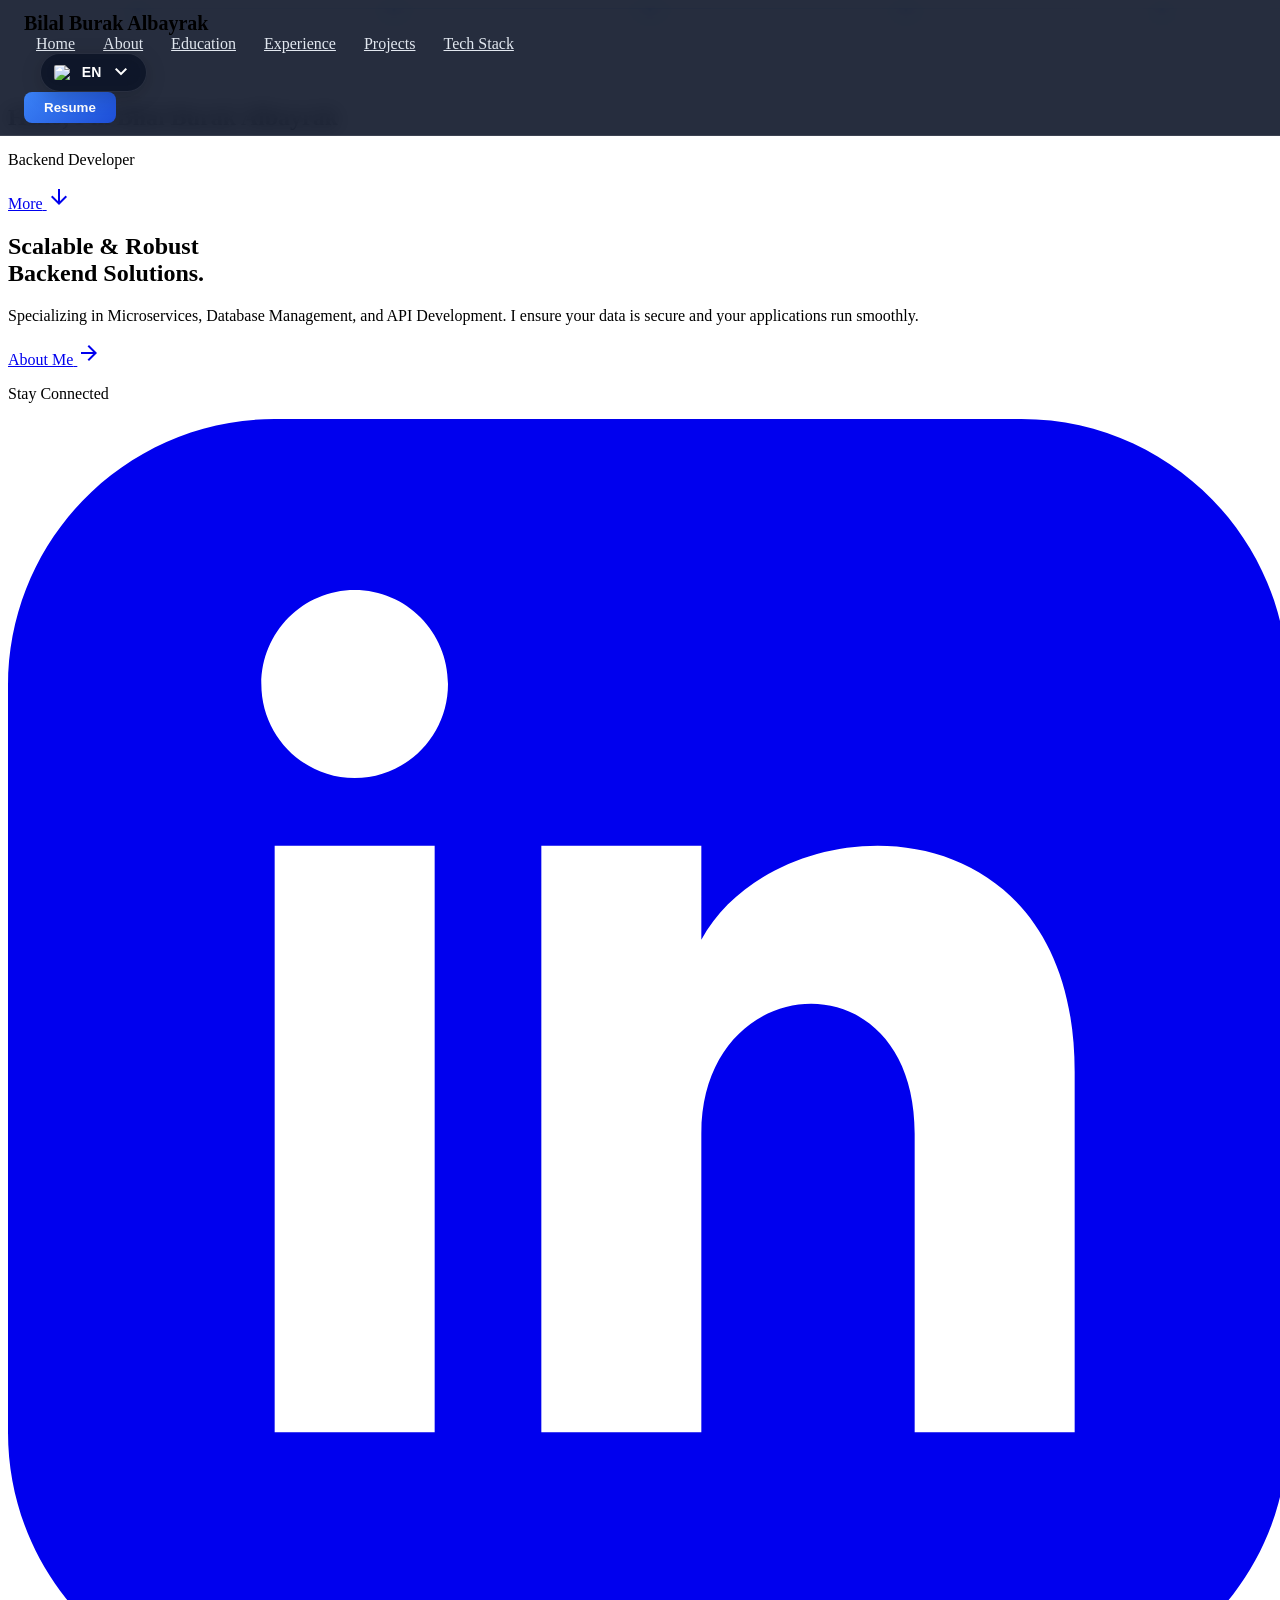
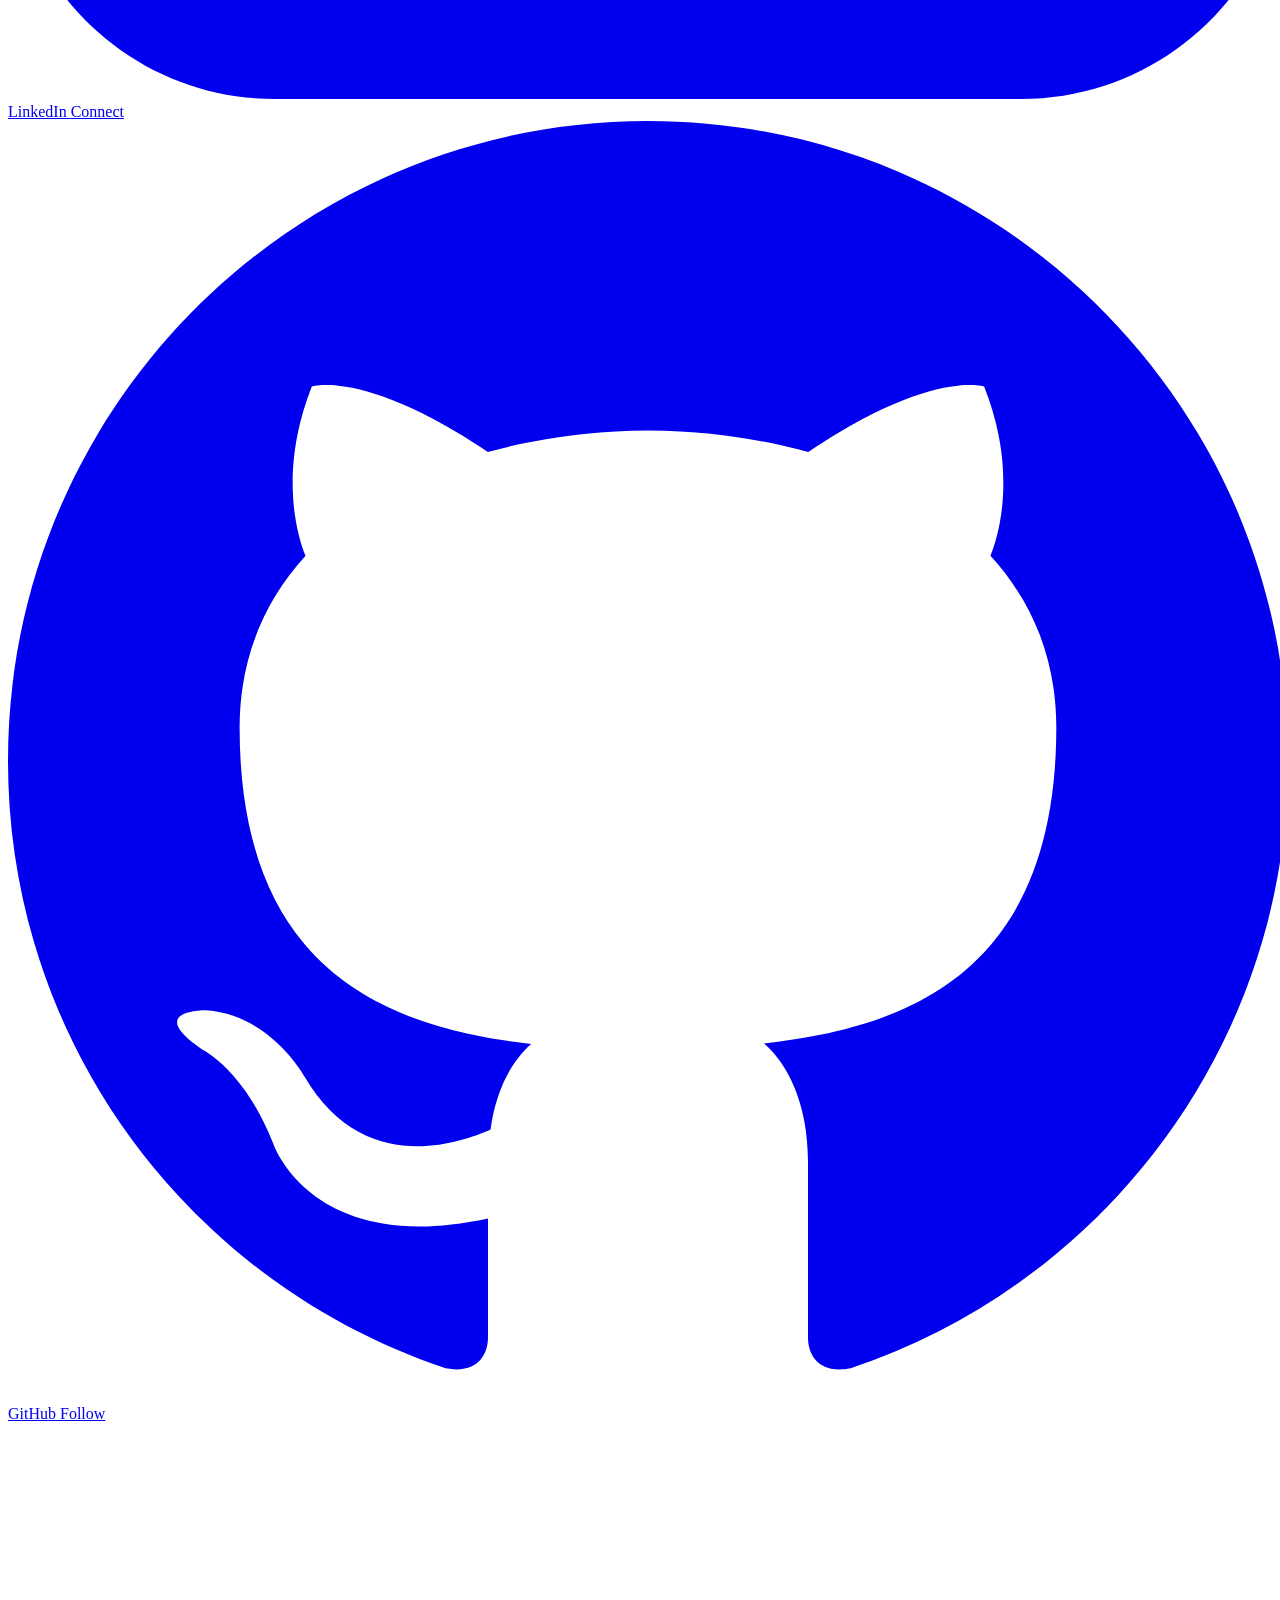
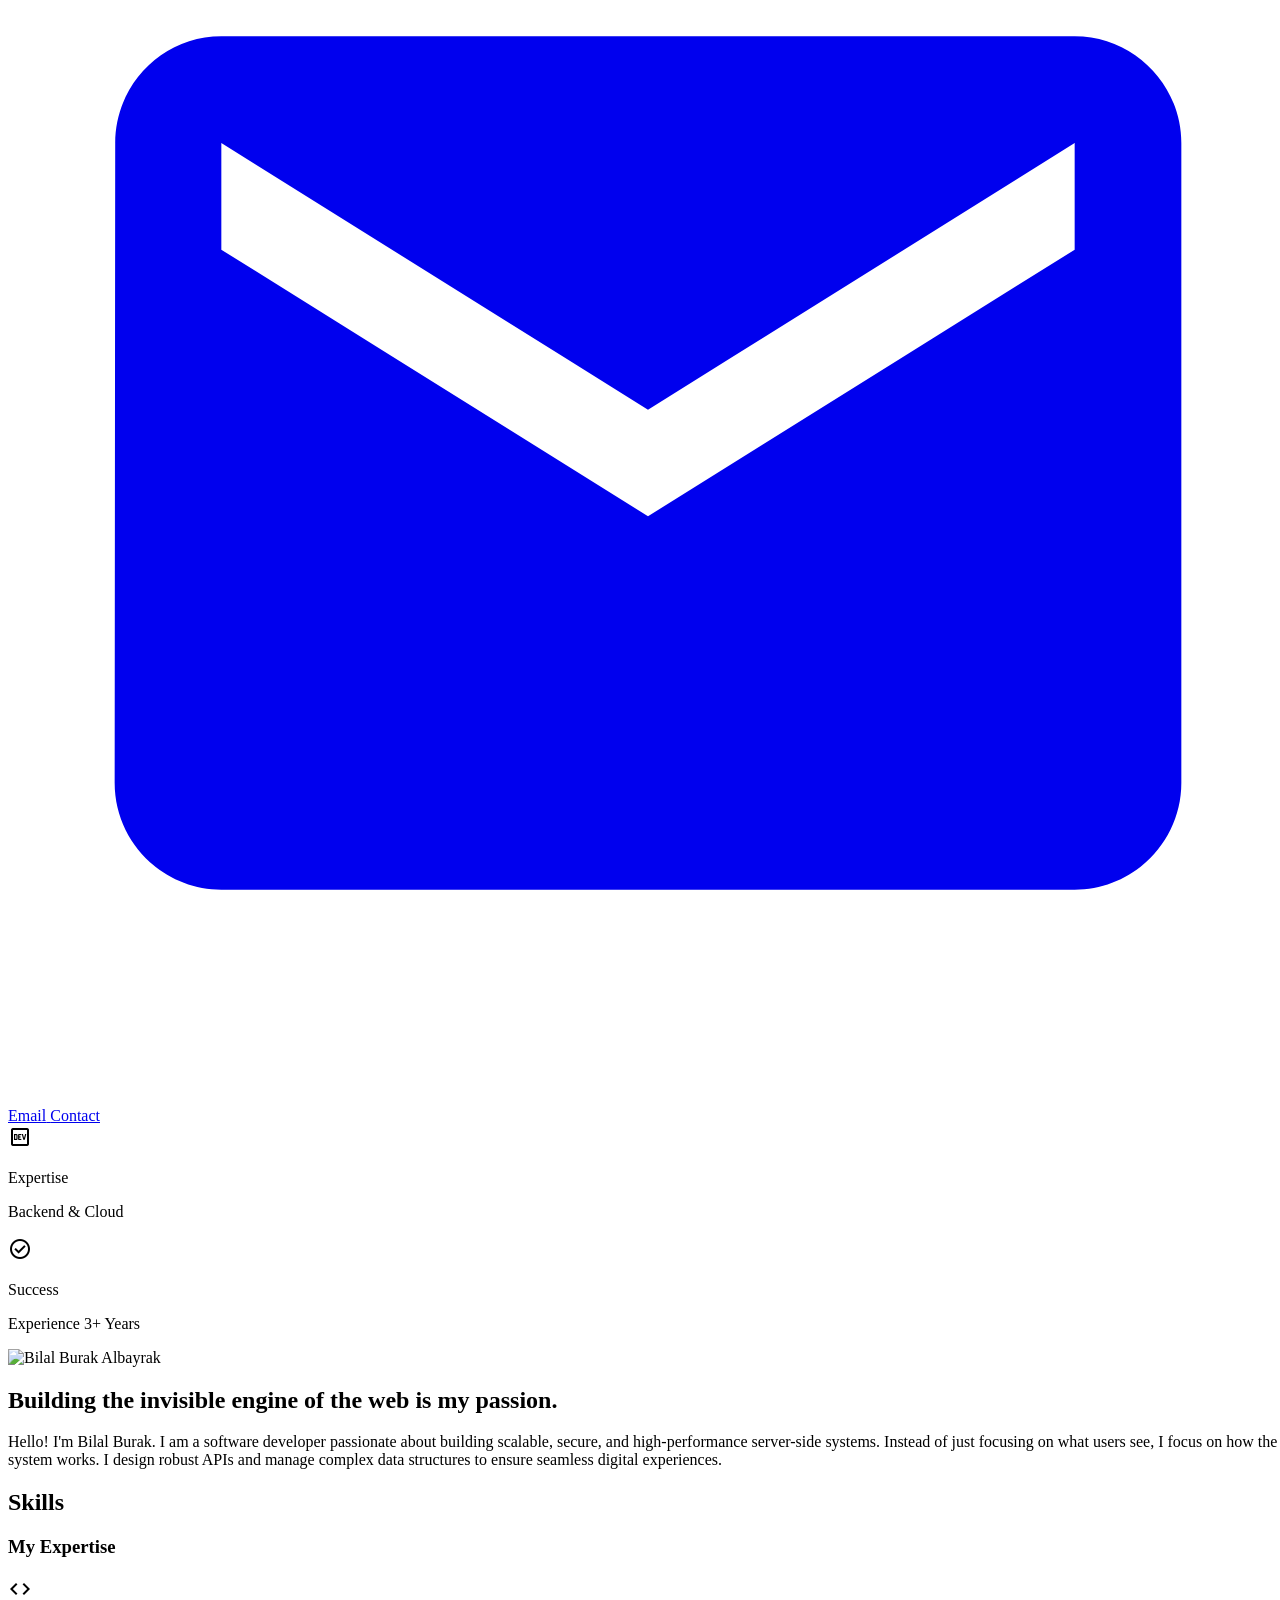
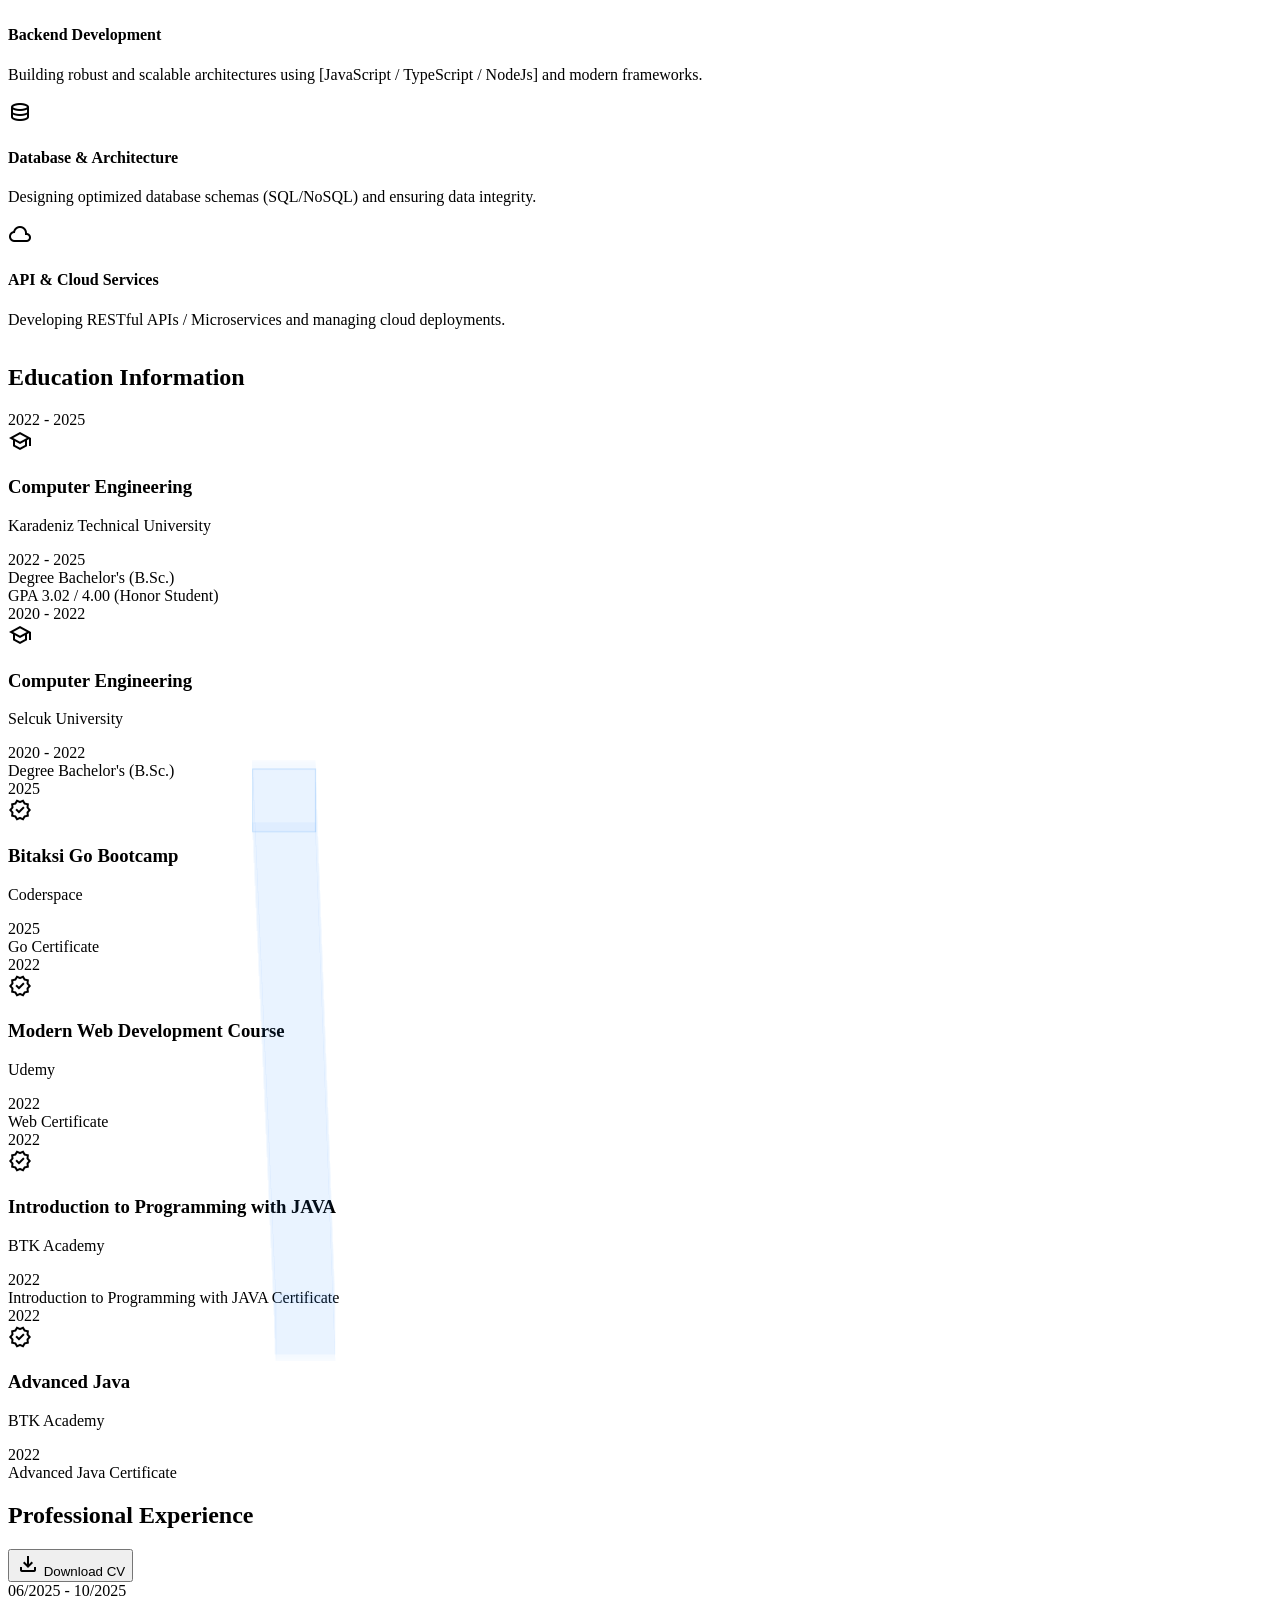
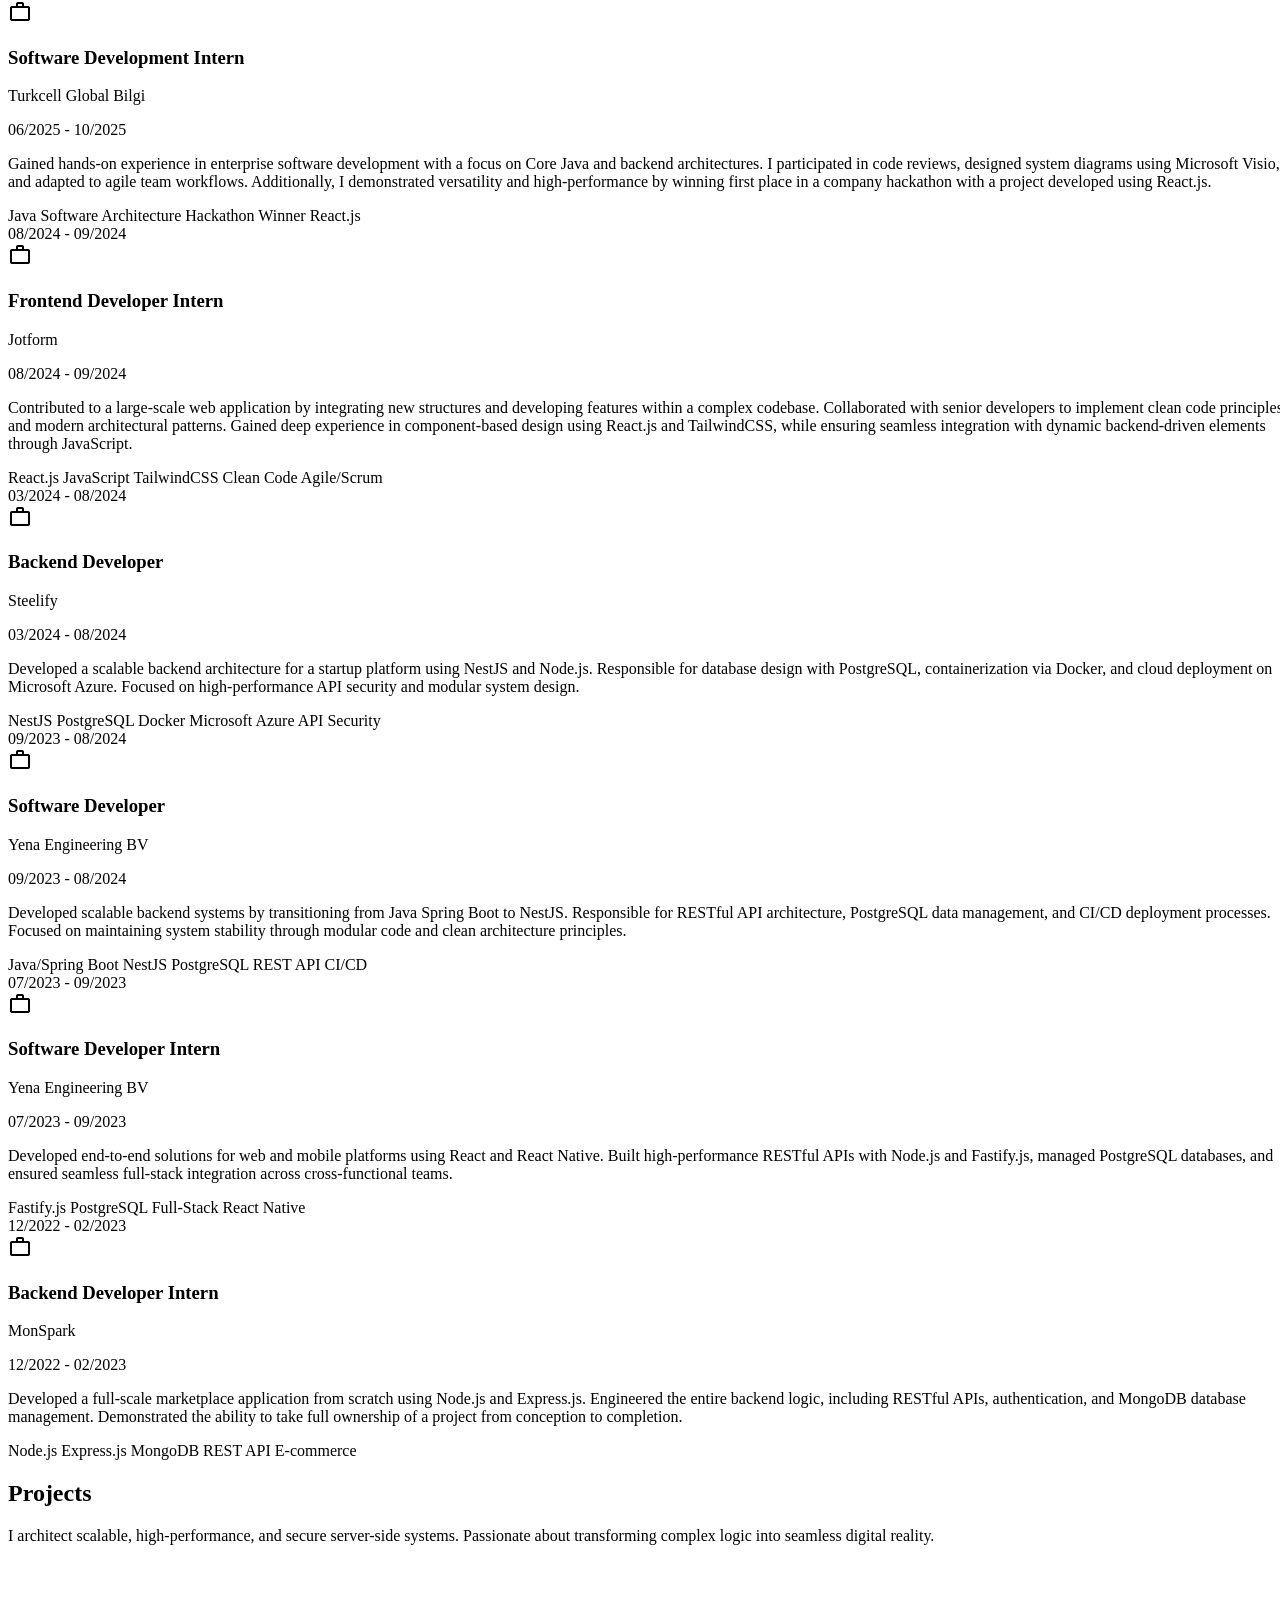
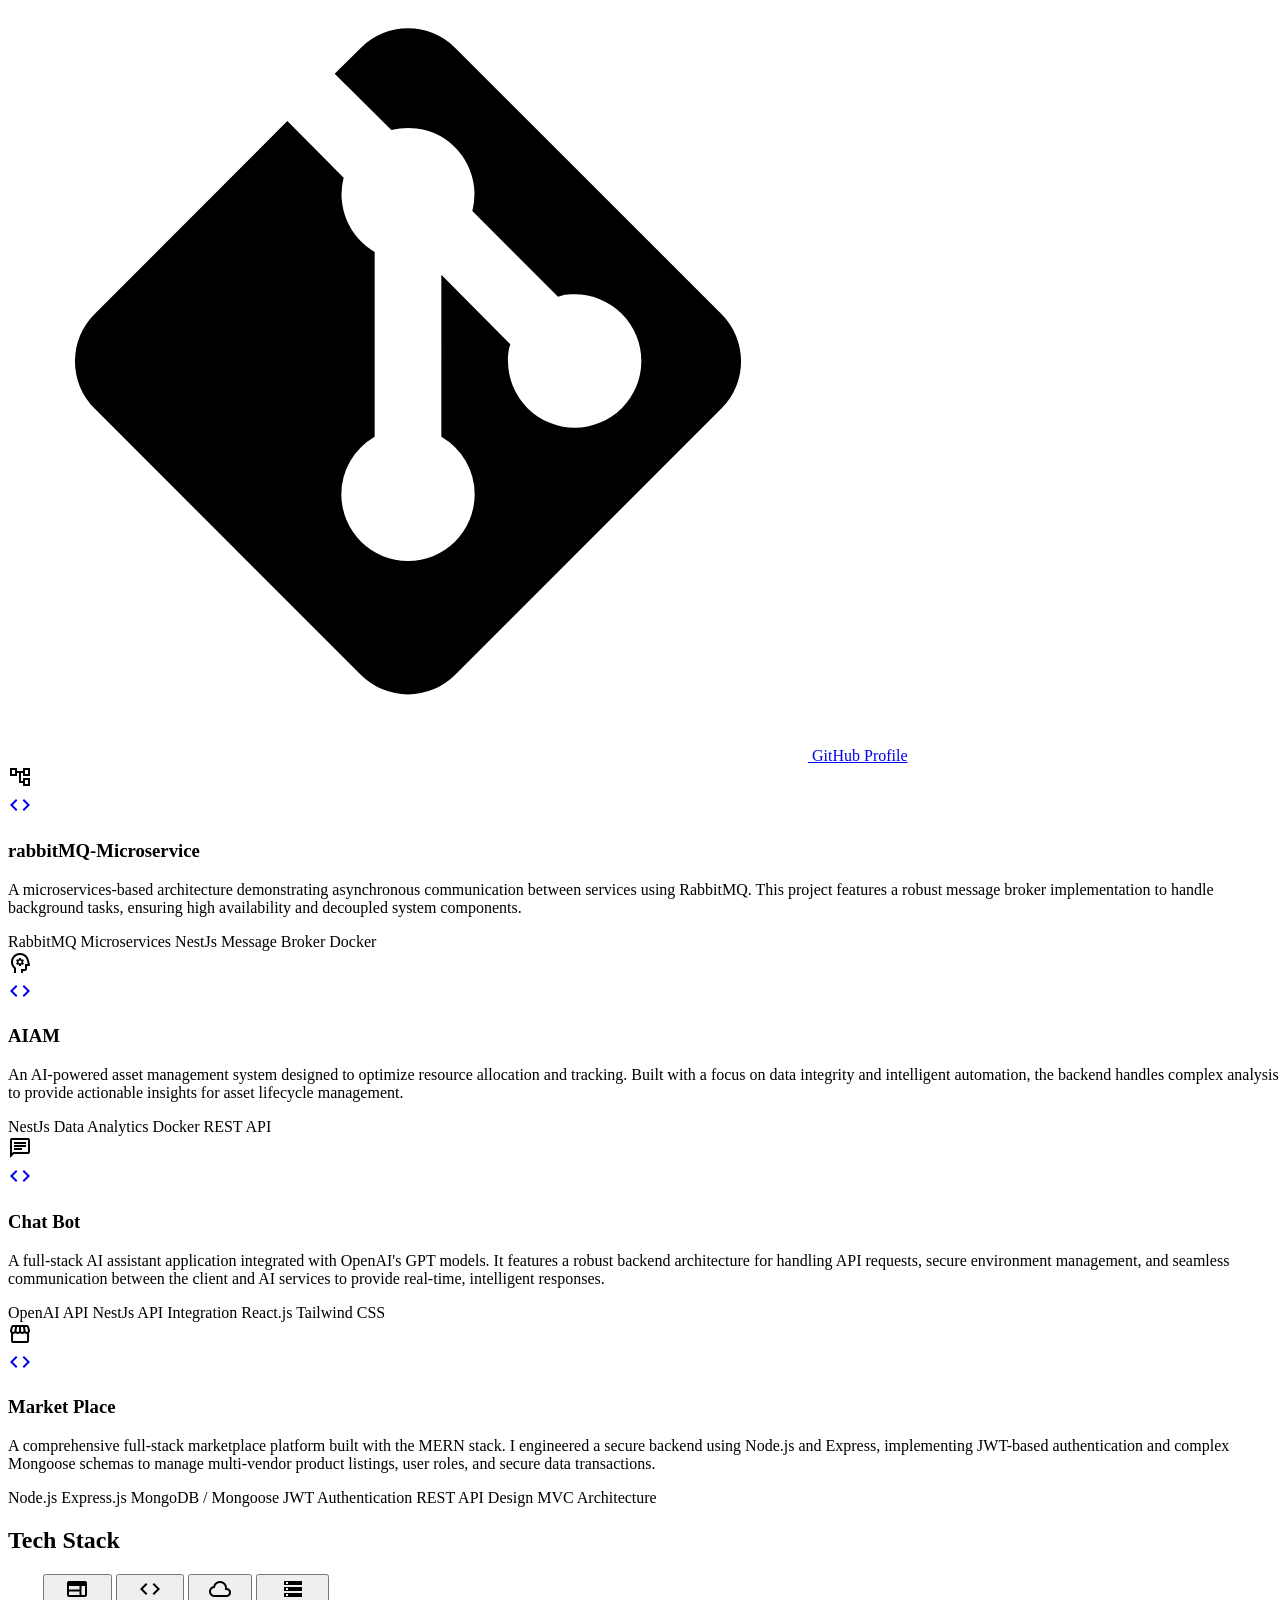
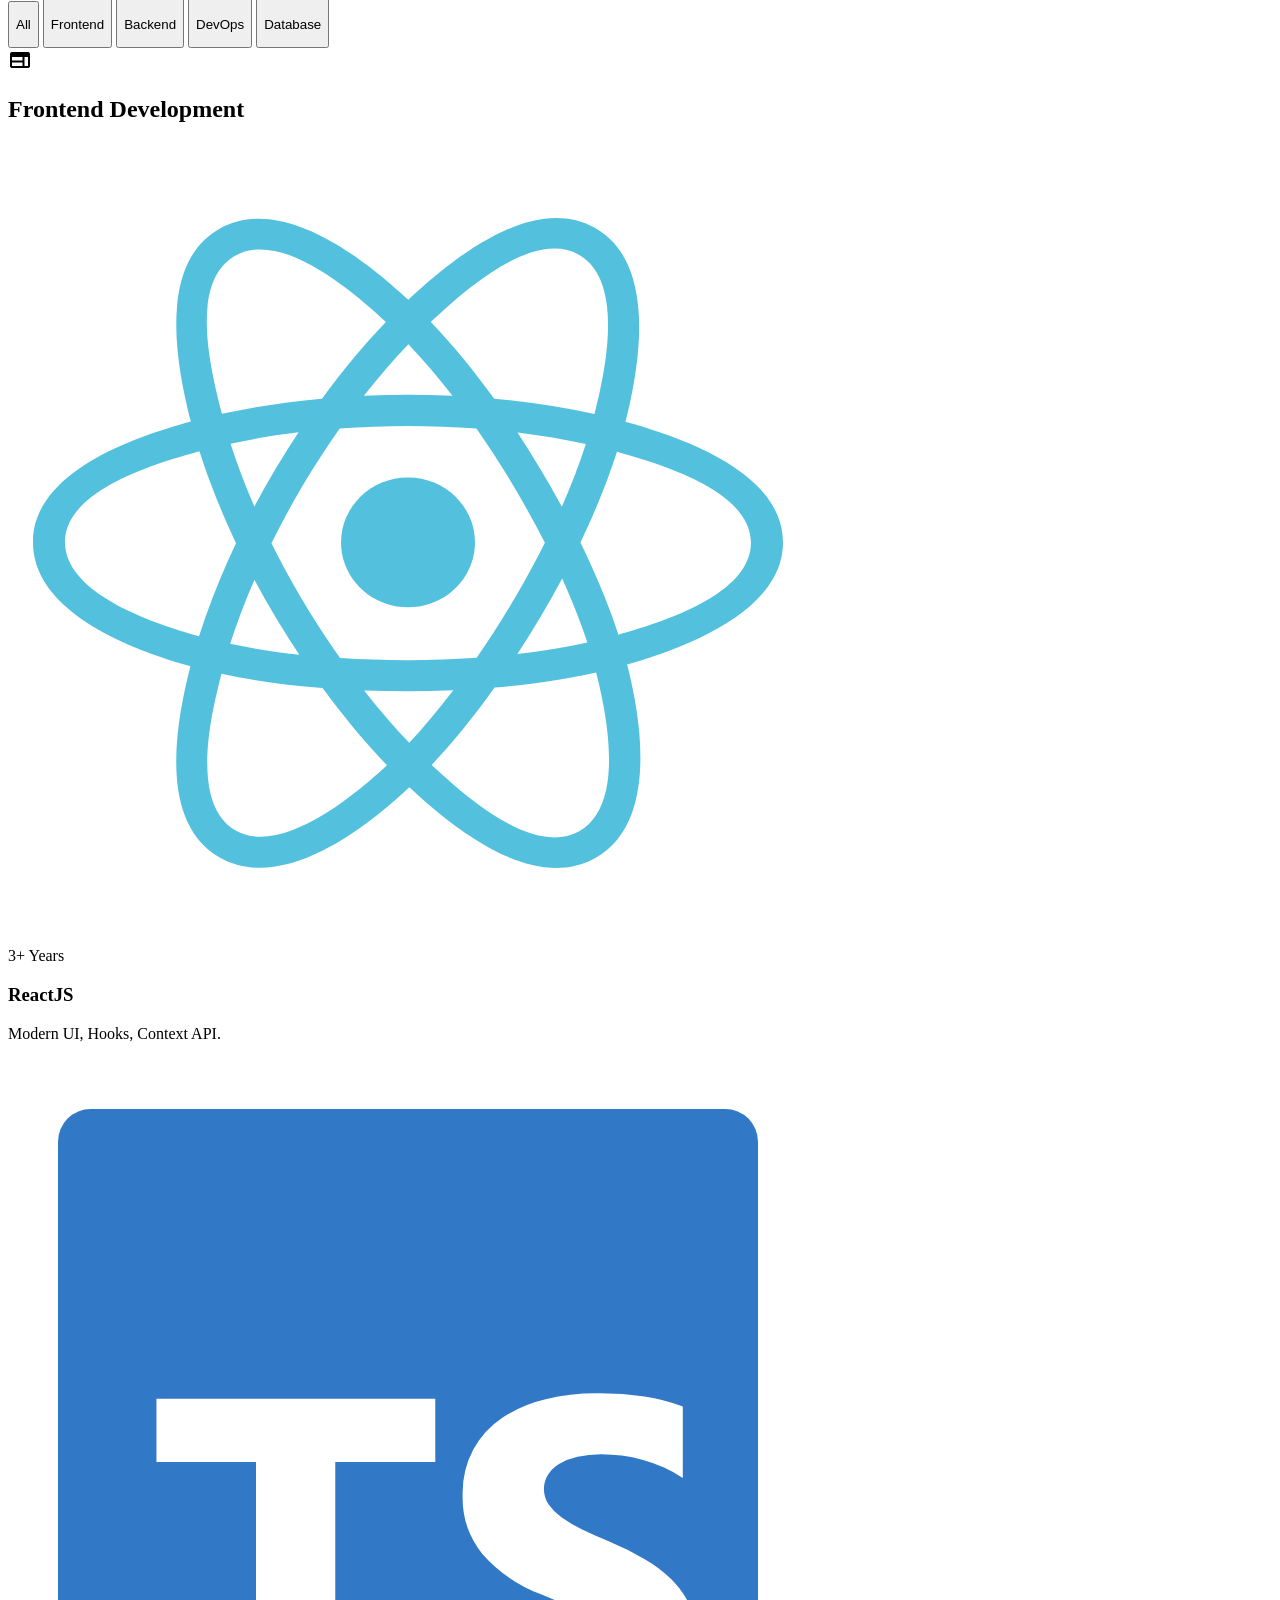
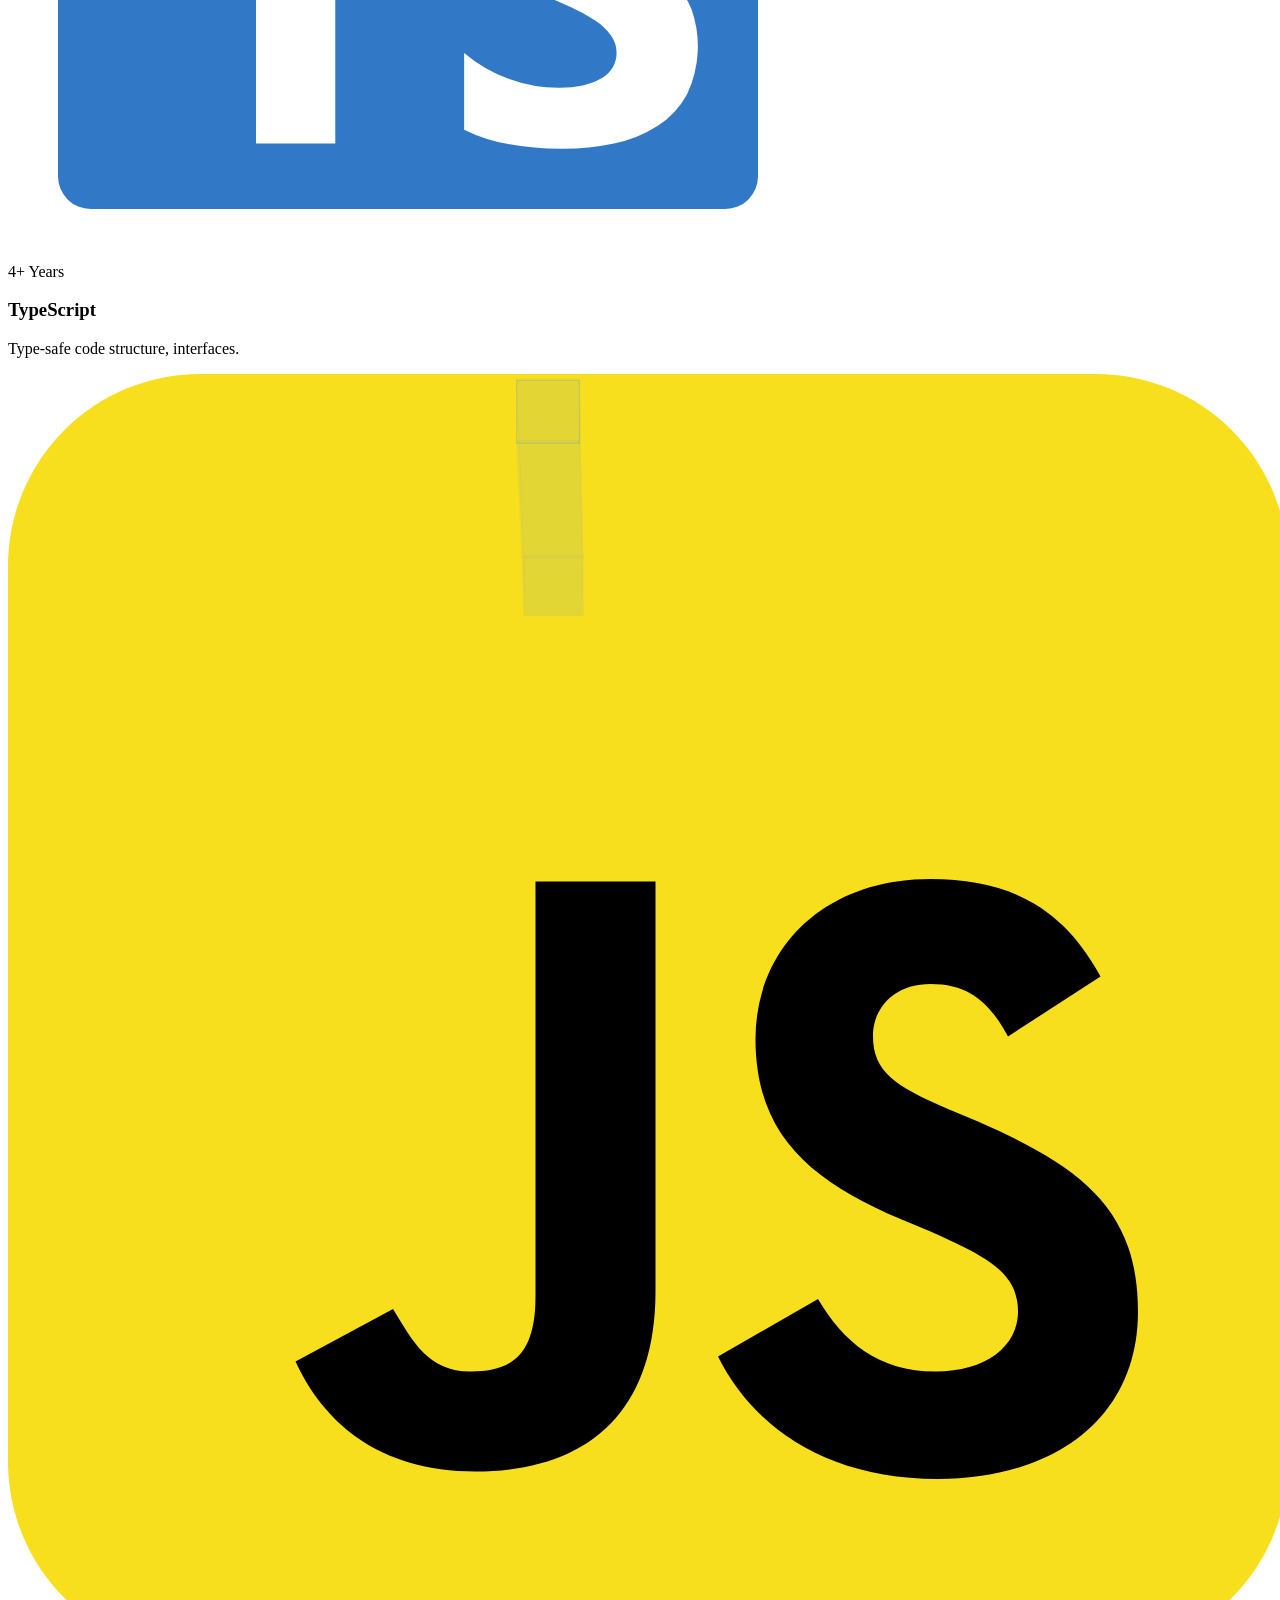
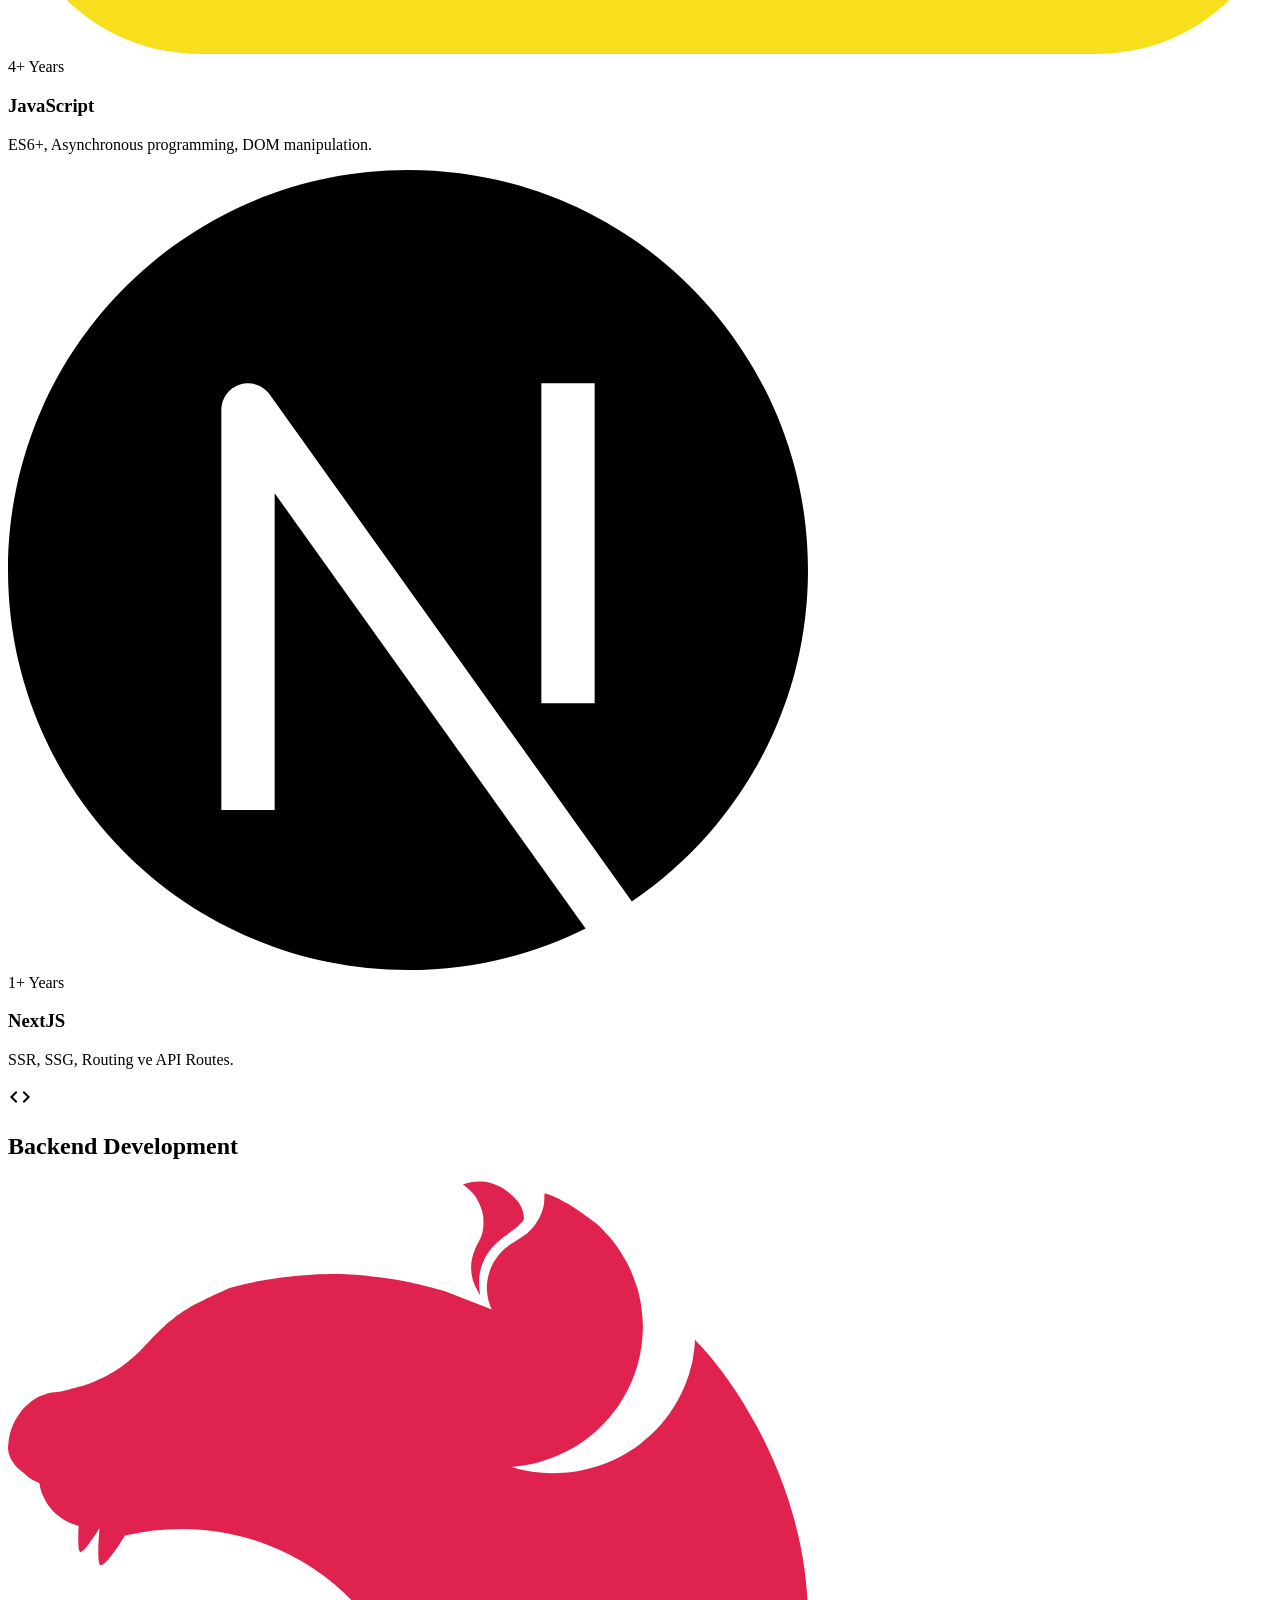
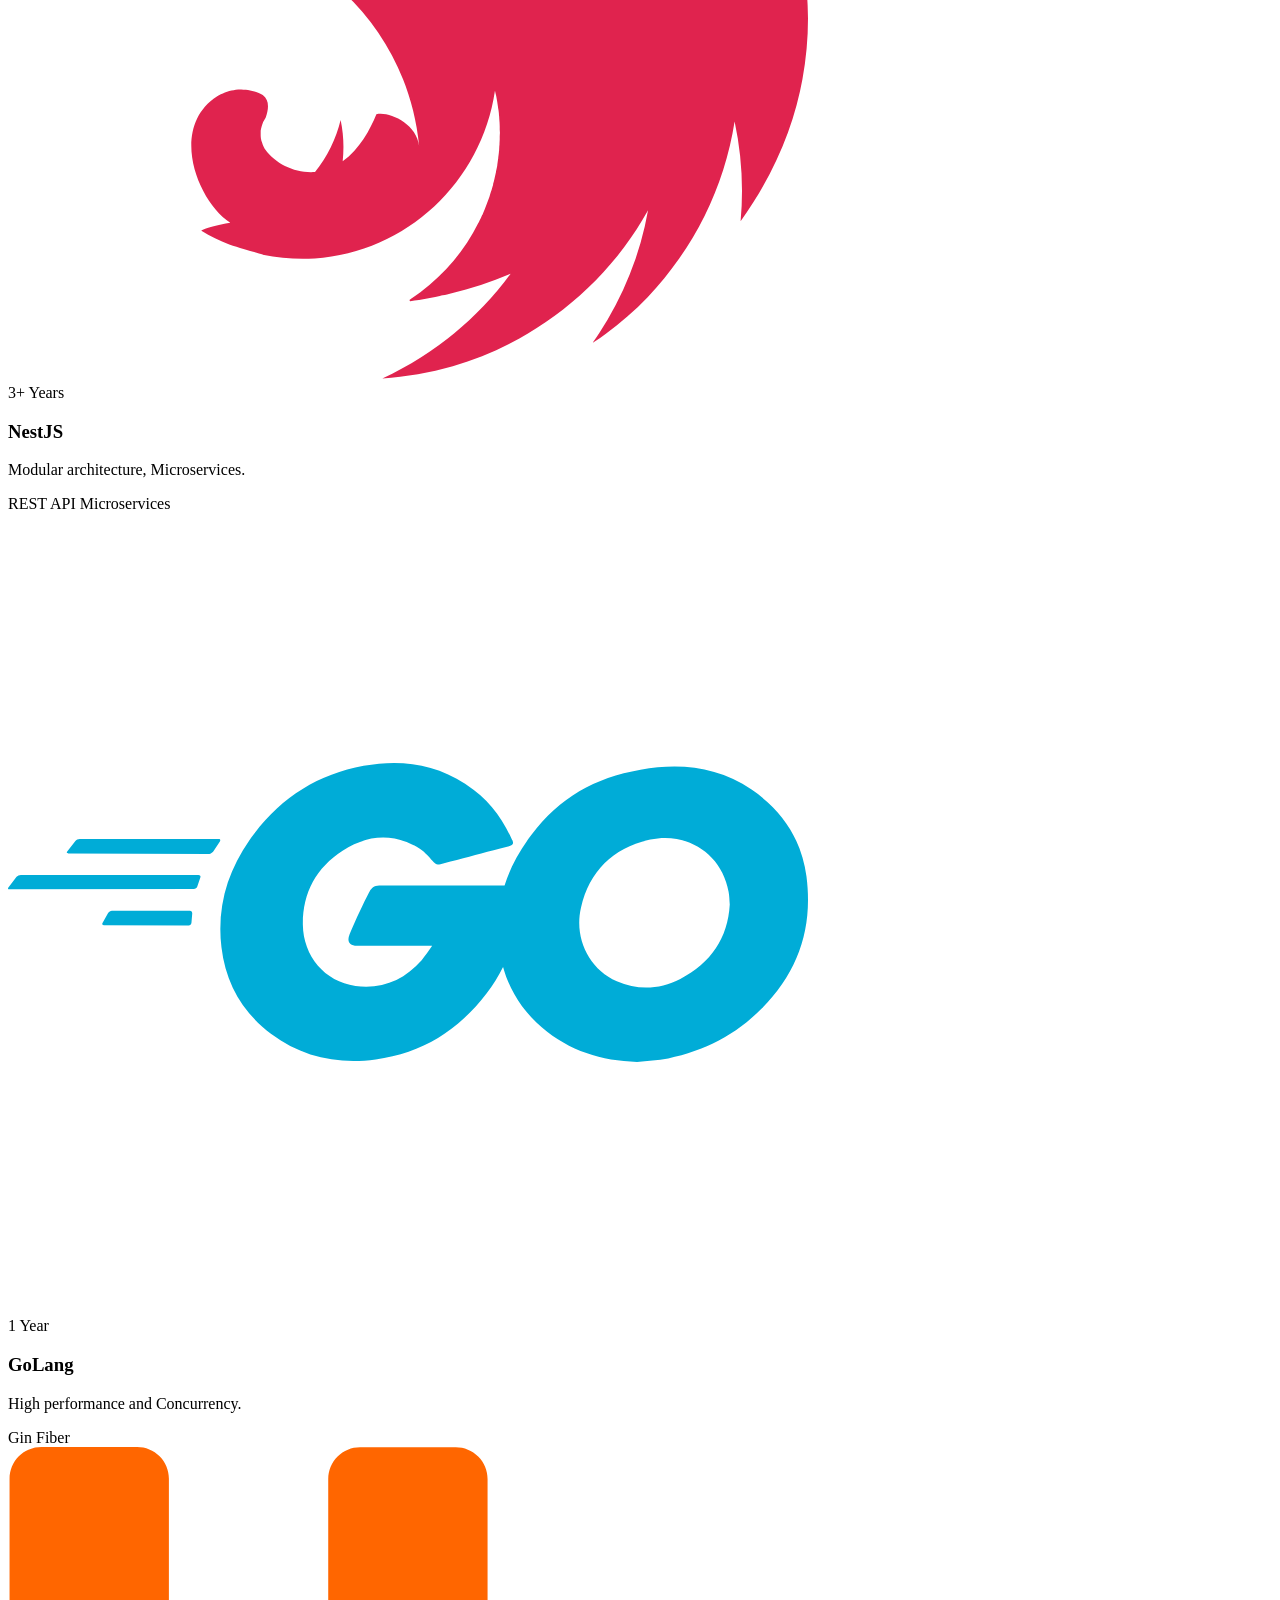
==== commit 190dee1e: "Add SVG icons for Next.js, PostgreSQL, RabbitMQ, React, Redis, and TypeScript - Added nextjs-icon.sv" ====
--- a/index.html
+++ b/index.html
@@ -788,7 +788,7 @@
                       </p>
                     </div>
                     <span
-                      class="md:hidden inline-flex items-center rounded-md bg-[#233648] px-2 py-1 text-xs font-medium text-primary ring-1 ring-inset ring-primary/20 w-fit"
+                      class="md:hidden inline-flex items-center rounded-md bg-[#233648] px-2 py-1 text-xs font-medium ring-1 ring-inset ring-primary/20 w-fit"
                       >2022 - 2025</span
                     >
                   </div>
@@ -1115,7 +1115,7 @@
                       </p>
                     </div>
                     <span
-                      class="md:hidden inline-flex items-center rounded-md bg-[#233648] px-2 py-1 text-xs font-medium text-primary ring-1 ring-inset ring-primary/20 w-fit"
+                      class="md:hidden inline-flex items-center rounded-md bg-[#233648] px-2 py-1 text-xs font-medium ring-1 ring-inset ring-primary/20 w-fit"
                       >06/2025 - 10/2025</span
                     >
                   </div>
@@ -1518,9 +1518,11 @@
             href="https://github.com/bbalbayrak"
             target="_blank"
           >
-            <span class="material-symbols-outlined text-[20px]"
-              >call_merge</span
-            >
+            <img
+              src="./icons/git-black-icon.svg"
+              alt="Git"
+              class="w-6 h-6 filter invert"
+            />
             <span class="truncate">GitHub Profile</span>
           </a>
         </div>
@@ -1820,7 +1822,7 @@
               >
                 <span
                   class="material-symbols-outlined text-[16px] text-text-muted group-hover:text-white"
-                  >dns</span
+                  >code</span
                 >
                 <p
                   class="text-text-muted group-hover:text-white text-xs font-medium leading-normal"
@@ -1885,10 +1887,11 @@
                       <div
                         class="size-9 rounded-md bg-[#111a22] flex items-center justify-center group-hover:bg-primary/20 transition-colors"
                       >
-                        <span
-                          class="material-symbols-outlined text-[#61dafb] text-xl"
-                          >responsive_layout</span
-                        >
+                        <img
+                          src="./icons/react-icon.svg"
+                          alt="ReactJS"
+                          class="w-6 h-6 text-[#61dafb]"
+                        />
                       </div>
                       <span
                         class="bg-[#111a22] text-text-muted text-[10px] font-semibold px-1.5 py-0.5 rounded"
@@ -1917,10 +1920,11 @@
                       <div
                         class="size-9 rounded-md bg-[#111a22] flex items-center justify-center group-hover:bg-primary/20 transition-colors"
                       >
-                        <span
-                          class="material-symbols-outlined text-[#3178c6] text-xl"
-                          >integration_instructions</span
-                        >
+                        <img
+                          src="./icons/ts-icon.svg"
+                          alt="TypeScript"
+                          class="w-6 h-6 text-[#3178c6]"
+                        />
                       </div>
                       <span
                         class="bg-[#111a22] text-text-muted text-[10px] font-semibold px-1.5 py-0.5 rounded"
@@ -1951,15 +1955,11 @@
                       <div
                         class="size-9 rounded-md bg-[#111a22] flex items-center justify-center group-hover:bg-primary/20 transition-colors"
                       >
-                        <svg
+                        <img
+                          src="./icons/js-icon.svg"
+                          alt="JavaScript"
                           class="w-6 h-6 text-[#f7df1e]"
-                          fill="currentColor"
-                          viewBox="0 0 24 24"
-                        >
-                          <path
-                            d="M0 0h24v24H0V0zm22.034 18.276c-.175-1.095-.888-2.015-3.003-2.873-.736-.345-1.554-.585-1.797-1.14-.091-.33-.105-.51-.046-.705.15-.646.915-.84 1.515-.66.39.12.75.42.976.9 1.034-.676 1.034-.676 1.755-1.125-.27-.42-.404-.601-.586-.78-.63-.705-1.469-1.065-2.834-1.034l-.705.089c-.676.165-1.32.525-1.71 1.005-1.14 1.291-.811 3.541.569 4.471 1.365 1.02 3.361 1.244 3.616 2.205.24 1.17-.87 1.545-1.966 1.41-.811-.18-1.26-.586-1.755-1.336l-1.83 1.051c.21.48.45.689.81 1.109 1.74 1.756 6.09 1.666 6.871-1.004.029-.09.24-.705.074-1.65l.046.067zm-8.983-7.245h-2.248c0 1.938-.009 3.864-.009 5.805 0 1.232.063 2.363-.138 2.711-.33.689-1.18.601-1.566.48-.396-.196-.597-.466-.83-.855-.063-.105-.11-.196-.127-.196l-1.825 1.125c.305.63.75 1.172 1.324 1.517.855.51 2.004.675 3.207.405.783-.226 1.458-.691 1.811-1.411.51-.93.402-2.07.397-3.346.012-2.054 0-4.109 0-6.179l.004-.056z"
-                          />
-                        </svg>
+                        />
                       </div>
                       <span
                         class="bg-[#111a22] text-text-muted text-[10px] font-semibold px-1.5 py-0.5 rounded"
@@ -1990,10 +1990,11 @@
                       <div
                         class="size-9 rounded-md bg-[#111a22] flex items-center justify-center group-hover:bg-primary/20 transition-colors"
                       >
-                        <span
-                          class="material-symbols-outlined text-white text-xl"
-                          >Ads_Click</span
-                        >
+                        <img
+                          src="./icons/nextjs-icon.svg"
+                          alt="NextJS"
+                          class="w-6 h-6 filter invert"
+                        />
                       </div>
                       <span
                         class="bg-[#111a22] text-text-muted text-[10px] font-semibold px-1.5 py-0.5 rounded"
@@ -2023,7 +2024,7 @@
                 class="flex items-center gap-2 px-4 pb-2 pt-4 border-b border-[#233648] mb-4"
               >
                 <span class="material-symbols-outlined text-primary text-xl"
-                  >dns</span
+                  >code</span
                 >
                 <h2
                   class="text-white text-lg font-bold leading-tight tracking-[-0.015em]"
@@ -2042,10 +2043,11 @@
                       <div
                         class="size-9 rounded-md bg-[#111a22] flex items-center justify-center group-hover:bg-primary/20 transition-colors"
                       >
-                        <span
-                          class="material-symbols-outlined text-[#e0234e] text-xl"
-                          >layers</span
-                        >
+                        <img
+                          src="./icons/nest-icon.svg"
+                          alt="NestJS"
+                          class="w-6 h-6 text-[#e0234e]"
+                        />
                       </div>
                       <span
                         class="bg-[#111a22] text-text-muted text-[10px] font-semibold px-1.5 py-0.5 rounded"
@@ -2084,10 +2086,11 @@
                       <div
                         class="size-9 rounded-md bg-[#111a22] flex items-center justify-center group-hover:bg-primary/20 transition-colors"
                       >
-                        <span
-                          class="material-symbols-outlined text-[#00add8] text-xl"
-                          >terminal</span
-                        >
+                        <img
+                          src="./icons/go-icon.svg"
+                          alt="GoLang"
+                          class="w-6 h-6 text-[#00add8]"
+                        />
                       </div>
                       <span
                         class="bg-[#111a22] text-text-muted text-[10px] font-semibold px-1.5 py-0.5 rounded"
@@ -2126,14 +2129,15 @@
                       <div
                         class="size-9 rounded-md bg-[#111a22] flex items-center justify-center group-hover:bg-primary/20 transition-colors"
                       >
-                        <span
-                          class="material-symbols-outlined text-[#ff6600] text-xl"
-                          >move_up</span
-                        >
+                        <img
+                          src="./icons/rabbitmq-icon.svg"
+                          alt="RabbitMQ"
+                          class="w-6 h-6 text-[#ff6600]"
+                        />
                       </div>
                       <span
                         class="bg-[#111a22] text-text-muted text-[10px] font-semibold px-1.5 py-0.5 rounded"
-                        >2 Years</span
+                        >2+ Years</span
                       >
                     </div>
                     <h3 class="text-white text-sm font-bold mb-1">RabbitMQ</h3>
@@ -2164,33 +2168,38 @@
                       <div
                         class="size-9 rounded-md bg-[#111a22] flex items-center justify-center group-hover:bg-primary/20 transition-colors"
                       >
-                        <span
-                          class="material-symbols-outlined text-[#ffe873] text-xl"
-                          >database</span
-                        >
+                        <img
+                          src="./icons/java.svg"
+                          alt="SQL"
+                          class="w-6 h-6 filter invert"
+                        />
                       </div>
                       <span
                         class="bg-[#111a22] text-text-muted text-[10px] font-semibold px-1.5 py-0.5 rounded"
-                        >4+ Years</span
-                      >
-                    </div>
-                    <h3 class="text-white text-sm font-bold mb-1">SQL</h3>
+                        >2+ Years</span
+                      >
+                    </div>
+                    <h3 class="text-white text-sm font-bold mb-1">Java</h3>
                     <p
                       class="text-text-muted text-xs leading-snug line-clamp-2"
                     >
-                      Complex queries, relational modeling, and data integrity.
+                      Spring Boot, Hibernate, REST APIs, Microservices.
                     </p>
                     <div class="w-full bg-[#111a22] rounded-full h-1 mt-3">
                       <div
-                        class="bg-[#ffe873] h-1 rounded-full"
-                        style="width: 90%"
+                        class="bg-[#ffffff] h-1 rounded-full"
+                        style="width: 60%"
                       ></div>
                     </div>
                   </div>
                   <div class="flex flex-wrap gap-1 mt-2">
                     <span
                       class="text-[9px] bg-[#111a22] text-[#92adc9] px-1.5 py-0.5 rounded"
-                      >SQL</span
+                      >Spring Boot</span
+                    >
+                    <span
+                      class="text-[9px] bg-[#111a22] text-[#92adc9] px-1.5 py-0.5 rounded"
+                      >Hibernate</span
                     >
                   </div>
                 </div>
@@ -2221,10 +2230,11 @@
                       <div
                         class="size-8 rounded bg-[#111a22] flex items-center justify-center shrink-0"
                       >
-                        <span
-                          class="material-symbols-outlined text-[#336791] text-lg"
-                          >database</span
-                        >
+                        <img
+                          src="./icons/postgresql-icon.svg"
+                          alt="PostgreSQL"
+                          class="w-5 h-5"
+                        />
                       </div>
                       <span
                         class="text-[10px] bg-[#111a22] text-text-muted px-1.5 py-0.5 rounded"
@@ -2245,10 +2255,11 @@
                       <div
                         class="size-8 rounded bg-[#111a22] flex items-center justify-center shrink-0"
                       >
-                        <span
-                          class="material-symbols-outlined text-[#47a248] text-lg"
-                          >schema</span
-                        >
+                        <img
+                          src="./icons/mongodb-icon.svg"
+                          alt="MongoDB"
+                          class="w-5 h-5"
+                        />
                       </div>
                       <span
                         class="text-[10px] bg-[#111a22] text-text-muted px-1.5 py-0.5 rounded"
@@ -2269,10 +2280,11 @@
                       <div
                         class="size-8 rounded bg-[#111a22] flex items-center justify-center shrink-0"
                       >
-                        <span
-                          class="material-symbols-outlined text-[#d82c20] text-lg"
-                          >memory</span
-                        >
+                        <img
+                          src="./icons/redis-icon.svg"
+                          alt="Redis"
+                          class="w-5 h-5"
+                        />
                       </div>
                       <span
                         class="text-[10px] bg-[#111a22] text-text-muted px-1.5 py-0.5 rounded"
@@ -2293,10 +2305,11 @@
                       <div
                         class="size-8 rounded bg-[#111a22] flex items-center justify-center shrink-0"
                       >
-                        <span
-                          class="material-symbols-outlined text-[#00758f] text-lg"
-                          >database</span
-                        >
+                        <img
+                          src="./icons/mysql-icon.svg"
+                          alt="MySQL"
+                          class="w-5 h-5 filter invert"
+                        />
                       </div>
                       <span
                         class="text-[10px] bg-[#111a22] text-text-muted px-1.5 py-0.5 rounded"
@@ -2331,28 +2344,31 @@
                   <div
                     class="bg-[#233648] p-3 rounded-lg text-center hover:bg-[#2f455a] transition-colors border border-transparent hover:border-primary/30 flex flex-col items-center justify-center h-full"
                   >
-                    <span
-                      class="material-symbols-outlined text-[#2496ed] text-2xl mb-1.5"
-                      >deployed_code</span
-                    >
+                    <img
+                      src="./icons/docker-icon.svg"
+                      alt="Docker"
+                      class="w-6 h-6 mb-1.5"
+                    />
                     <h4 class="text-white font-bold text-xs">Docker</h4>
                   </div>
                   <div
                     class="bg-[#233648] p-3 rounded-lg text-center hover:bg-[#2f455a] transition-colors border border-transparent hover:border-primary/30 flex flex-col items-center justify-center h-full"
                   >
-                    <span
-                      class="material-symbols-outlined text-[#ff9900] text-2xl mb-1.5"
-                      >cloud</span
-                    >
+                    <img
+                      src="./icons/aws-icon.svg"
+                      alt="AWS"
+                      class="w-10 h-10 mb-1.5 text-[#FF9900]"
+                    />
                     <h4 class="text-white font-bold text-xs">AWS</h4>
                   </div>
                   <div
                     class="bg-[#233648] p-3 rounded-lg text-center hover:bg-[#2f455a] transition-colors border border-transparent hover:border-primary/30 flex flex-col items-center justify-center h-full"
                   >
-                    <span
-                      class="material-symbols-outlined text-[#f05032] text-2xl mb-1.5"
-                      >call_merge</span
-                    >
+                    <img
+                      src="./icons/git-icon.svg"
+                      alt="Git"
+                      class="w-6 h-6 mb-1.5 text-[#f05033]"
+                    />
                     <h4 class="text-white font-bold text-xs">Git</h4>
                   </div>
                   <div
@@ -2376,10 +2392,11 @@
                   <div
                     class="bg-[#233648] p-3 rounded-lg text-center hover:bg-[#2f455a] transition-colors border border-transparent hover:border-primary/30 flex flex-col items-center justify-center h-full"
                   >
-                    <span
-                      class="material-symbols-outlined text-[#326ce5] text-2xl mb-1.5"
-                      >anchor</span
-                    >
+                    <img
+                      src="./icons/k8s-icon.svg"
+                      alt="Kubernetes"
+                      class="w-6 h-6 mb-1.5 text-[#326ce5]"
+                    />
                     <h4 class="text-white font-bold text-xs">K8s</h4>
                   </div>
                 </div>
